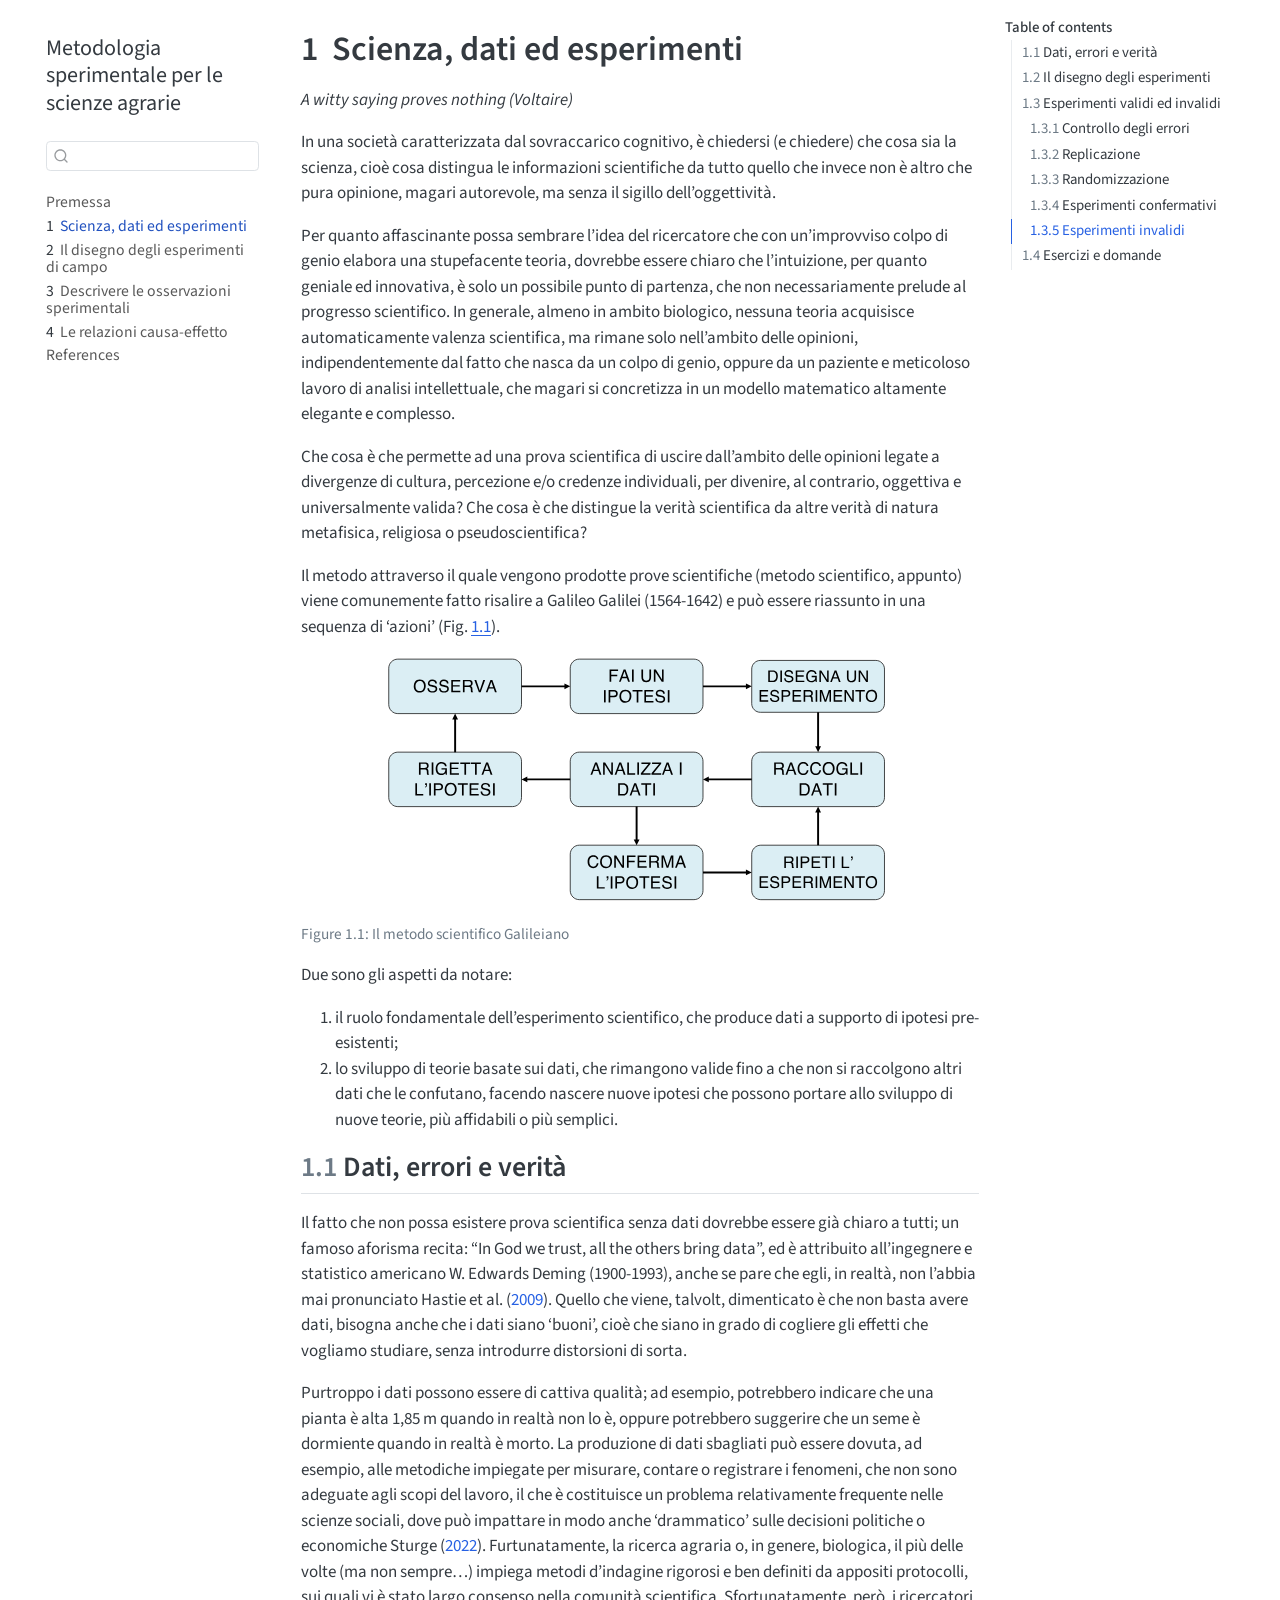
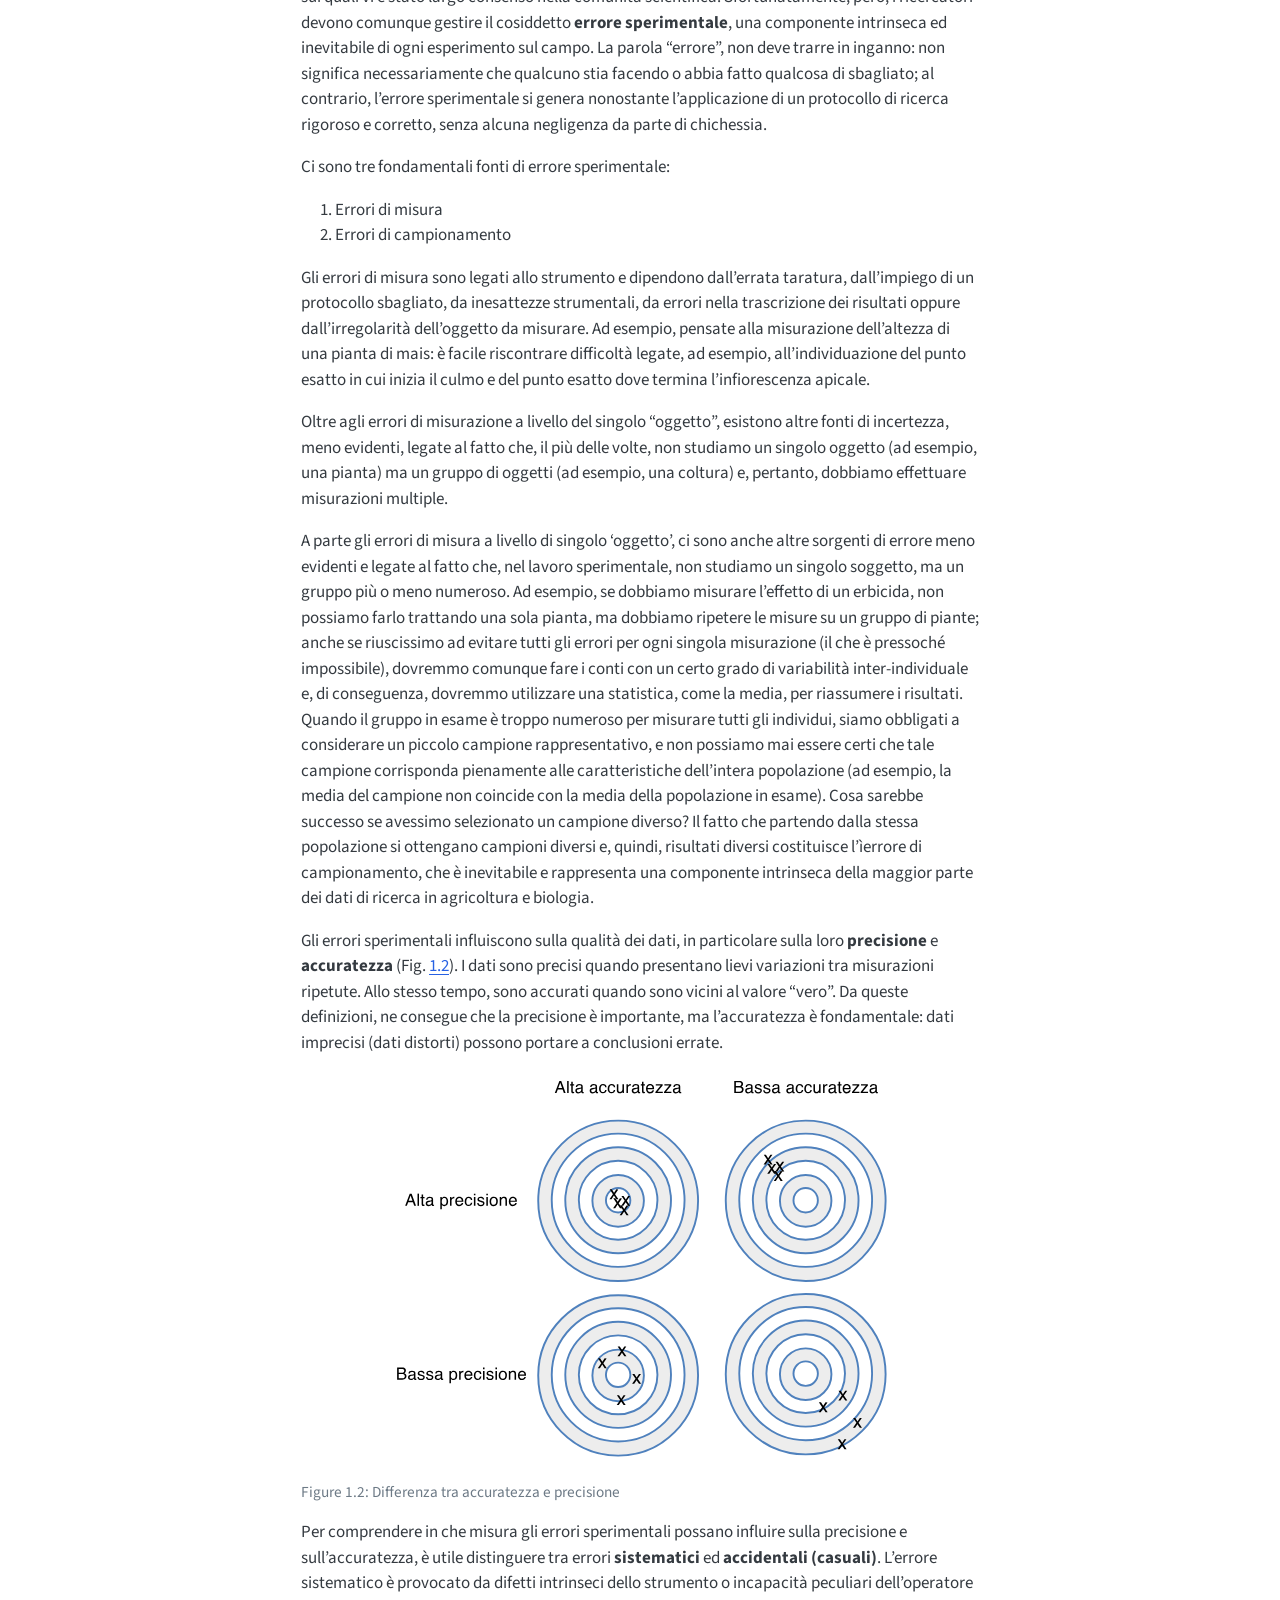
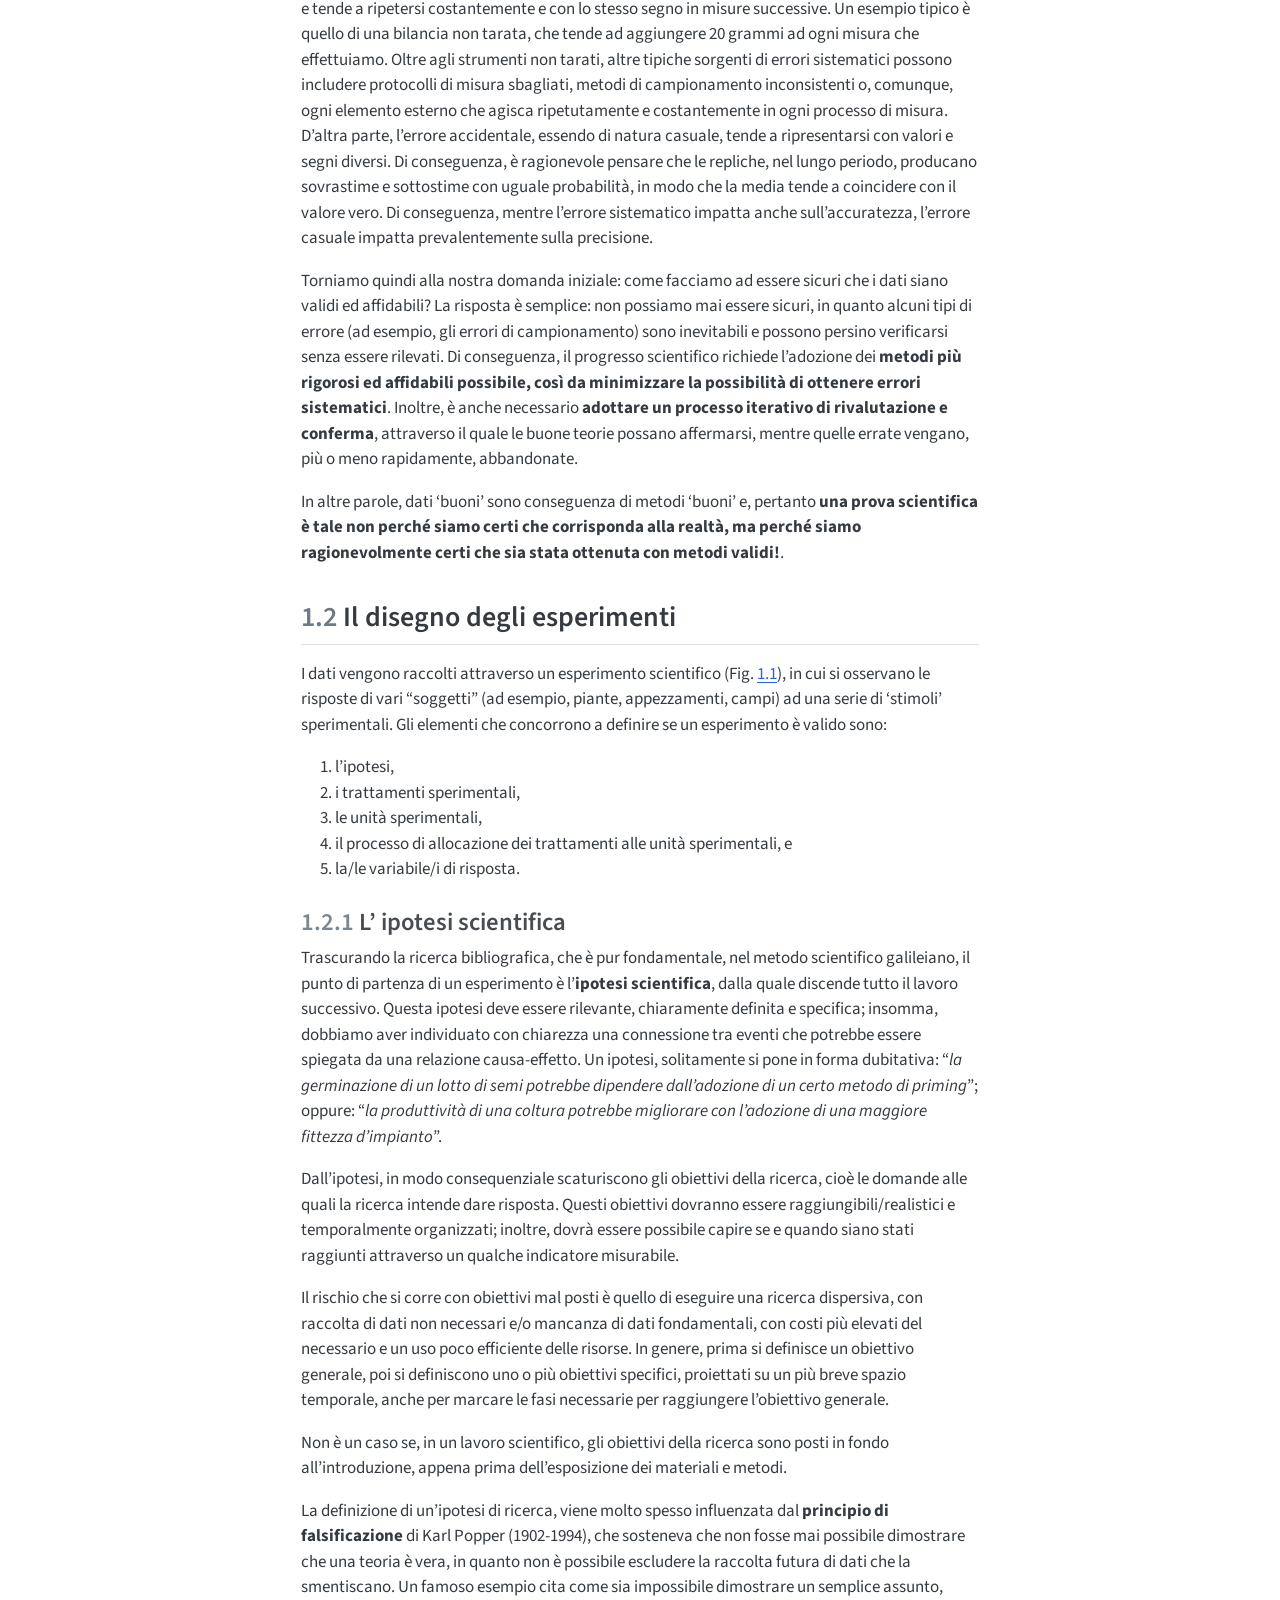
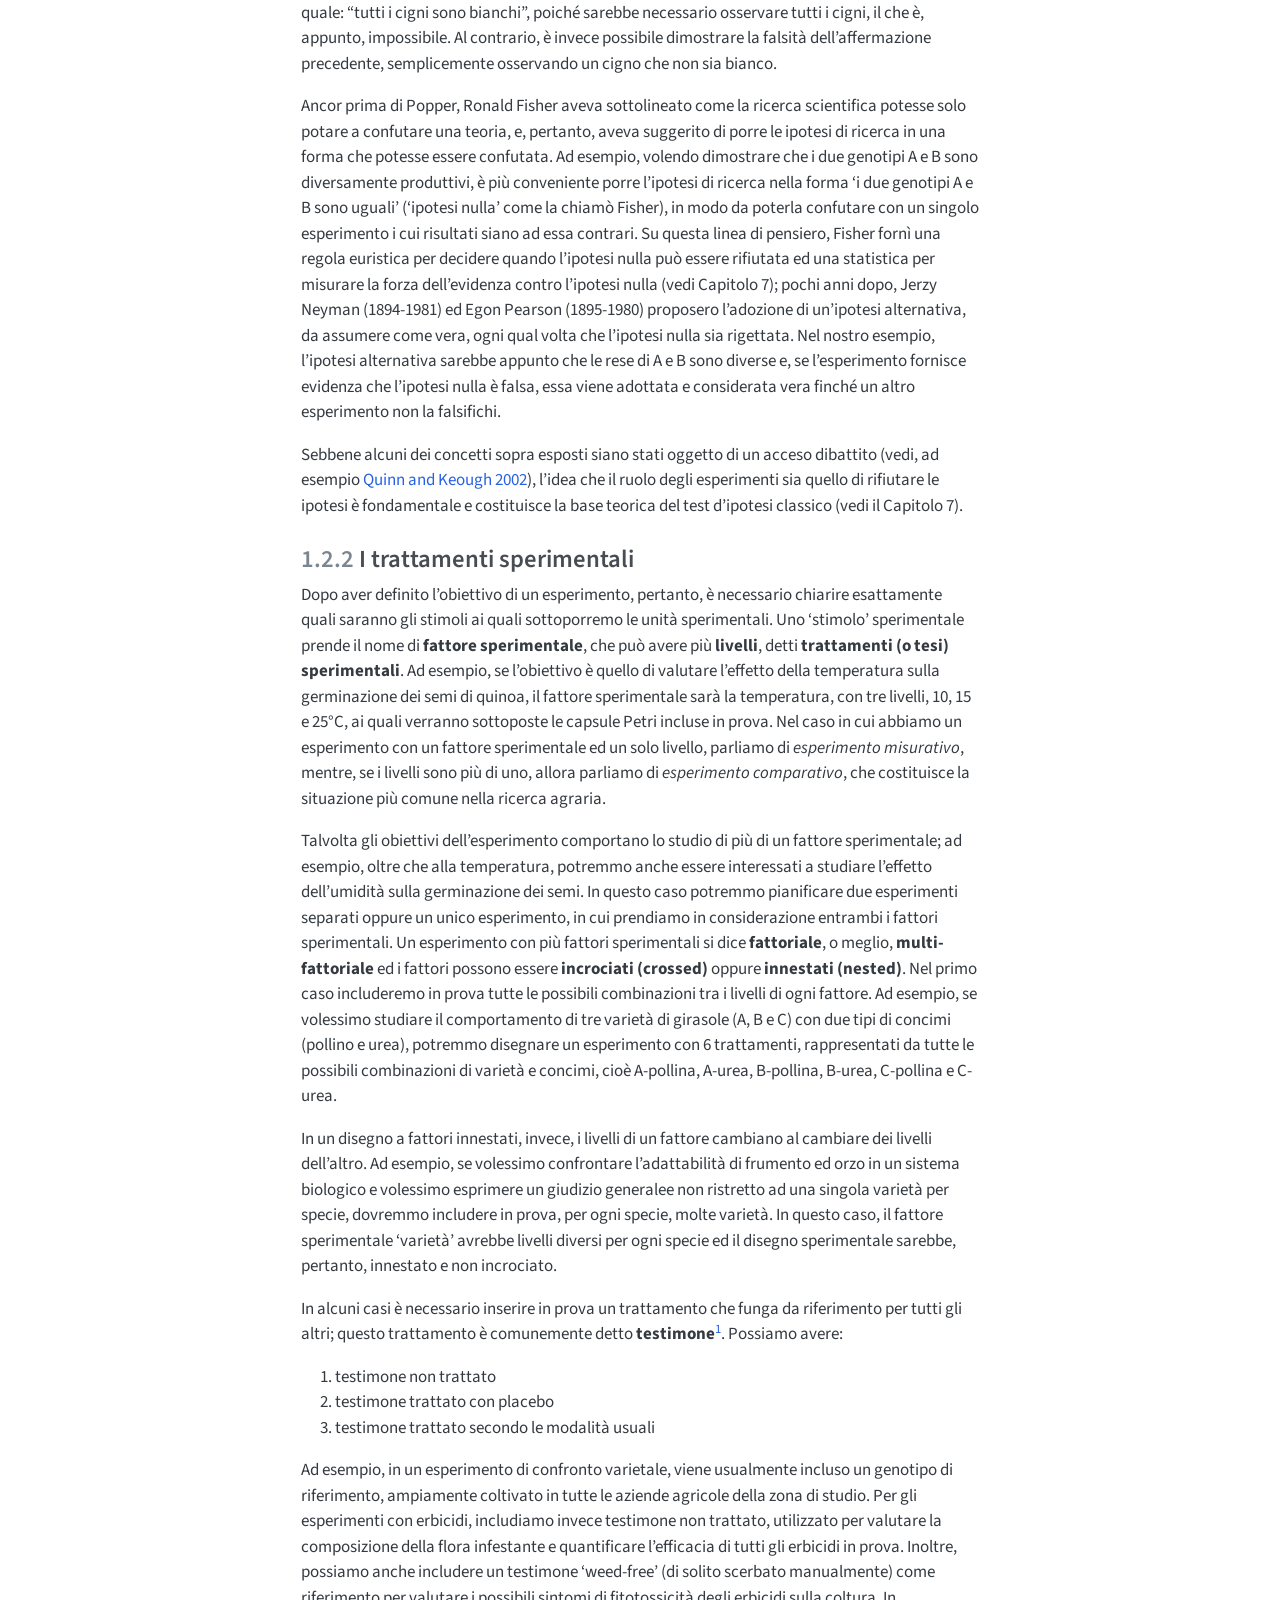
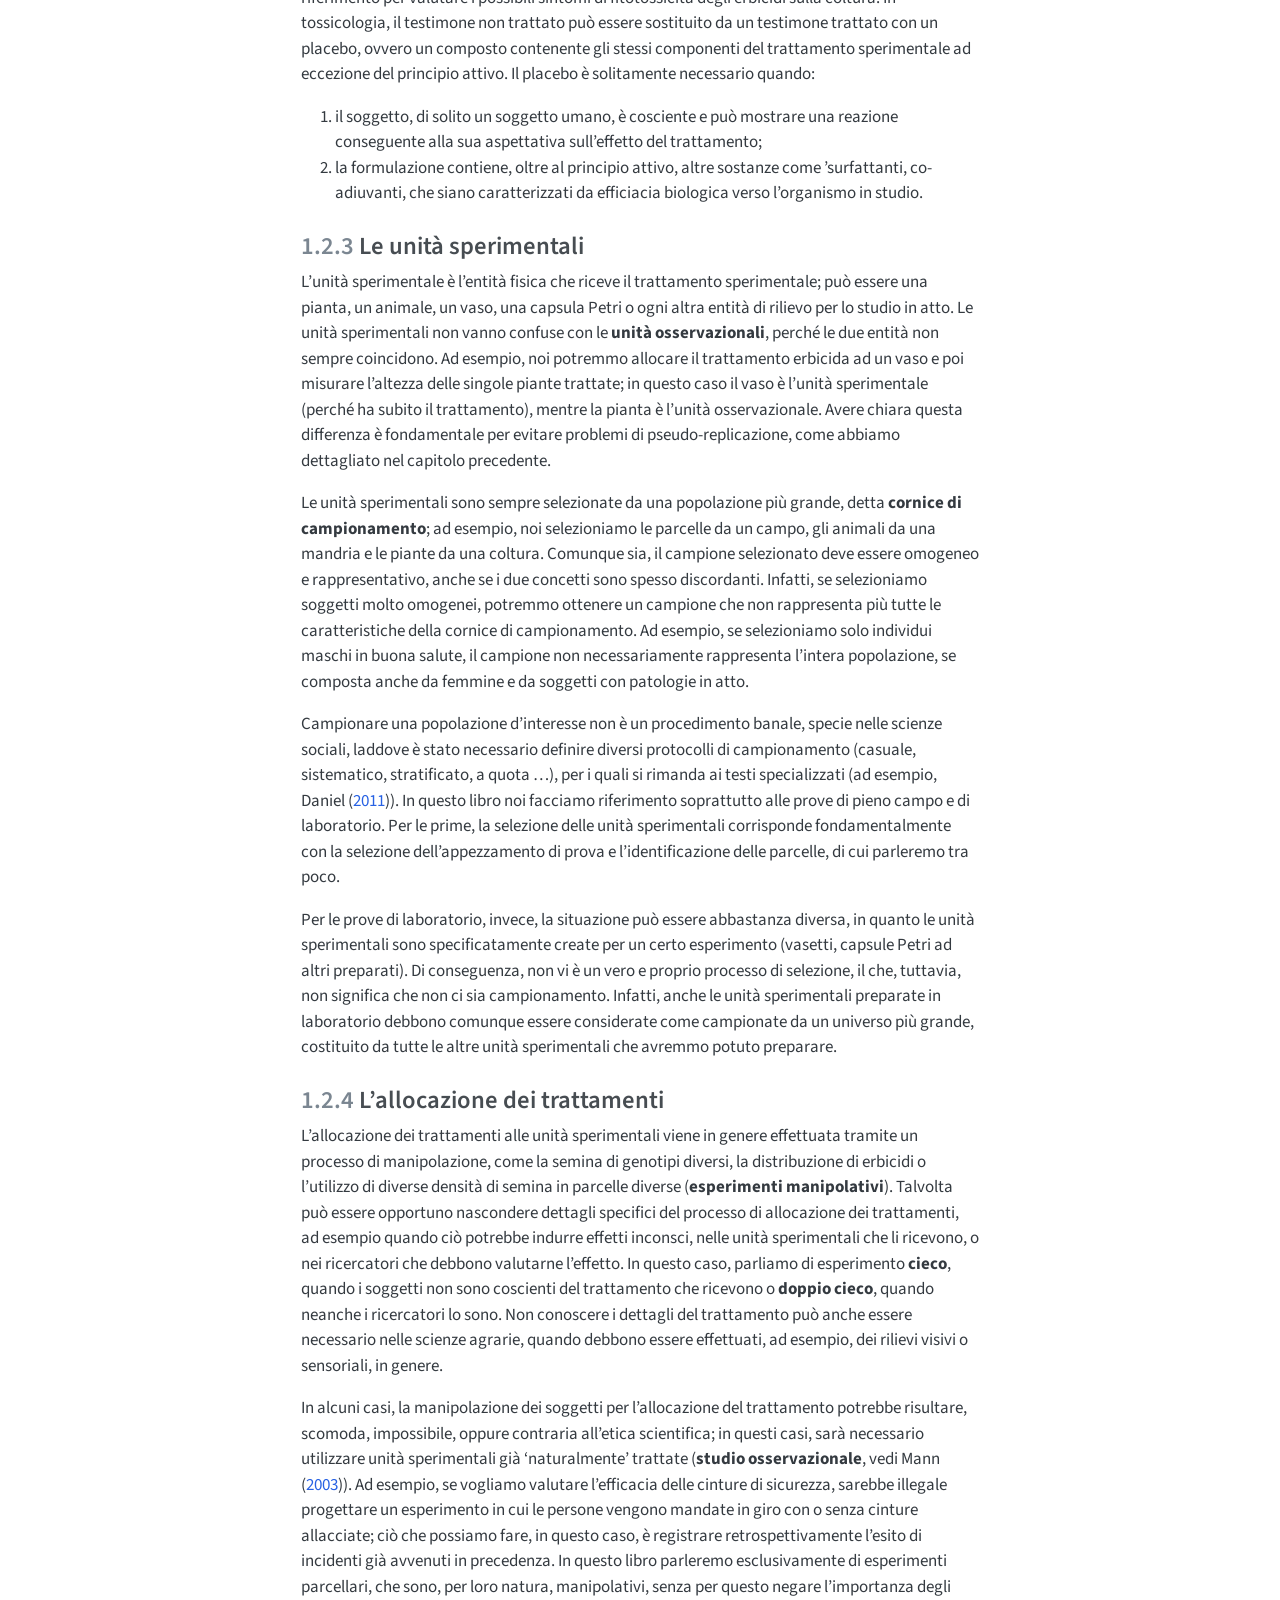
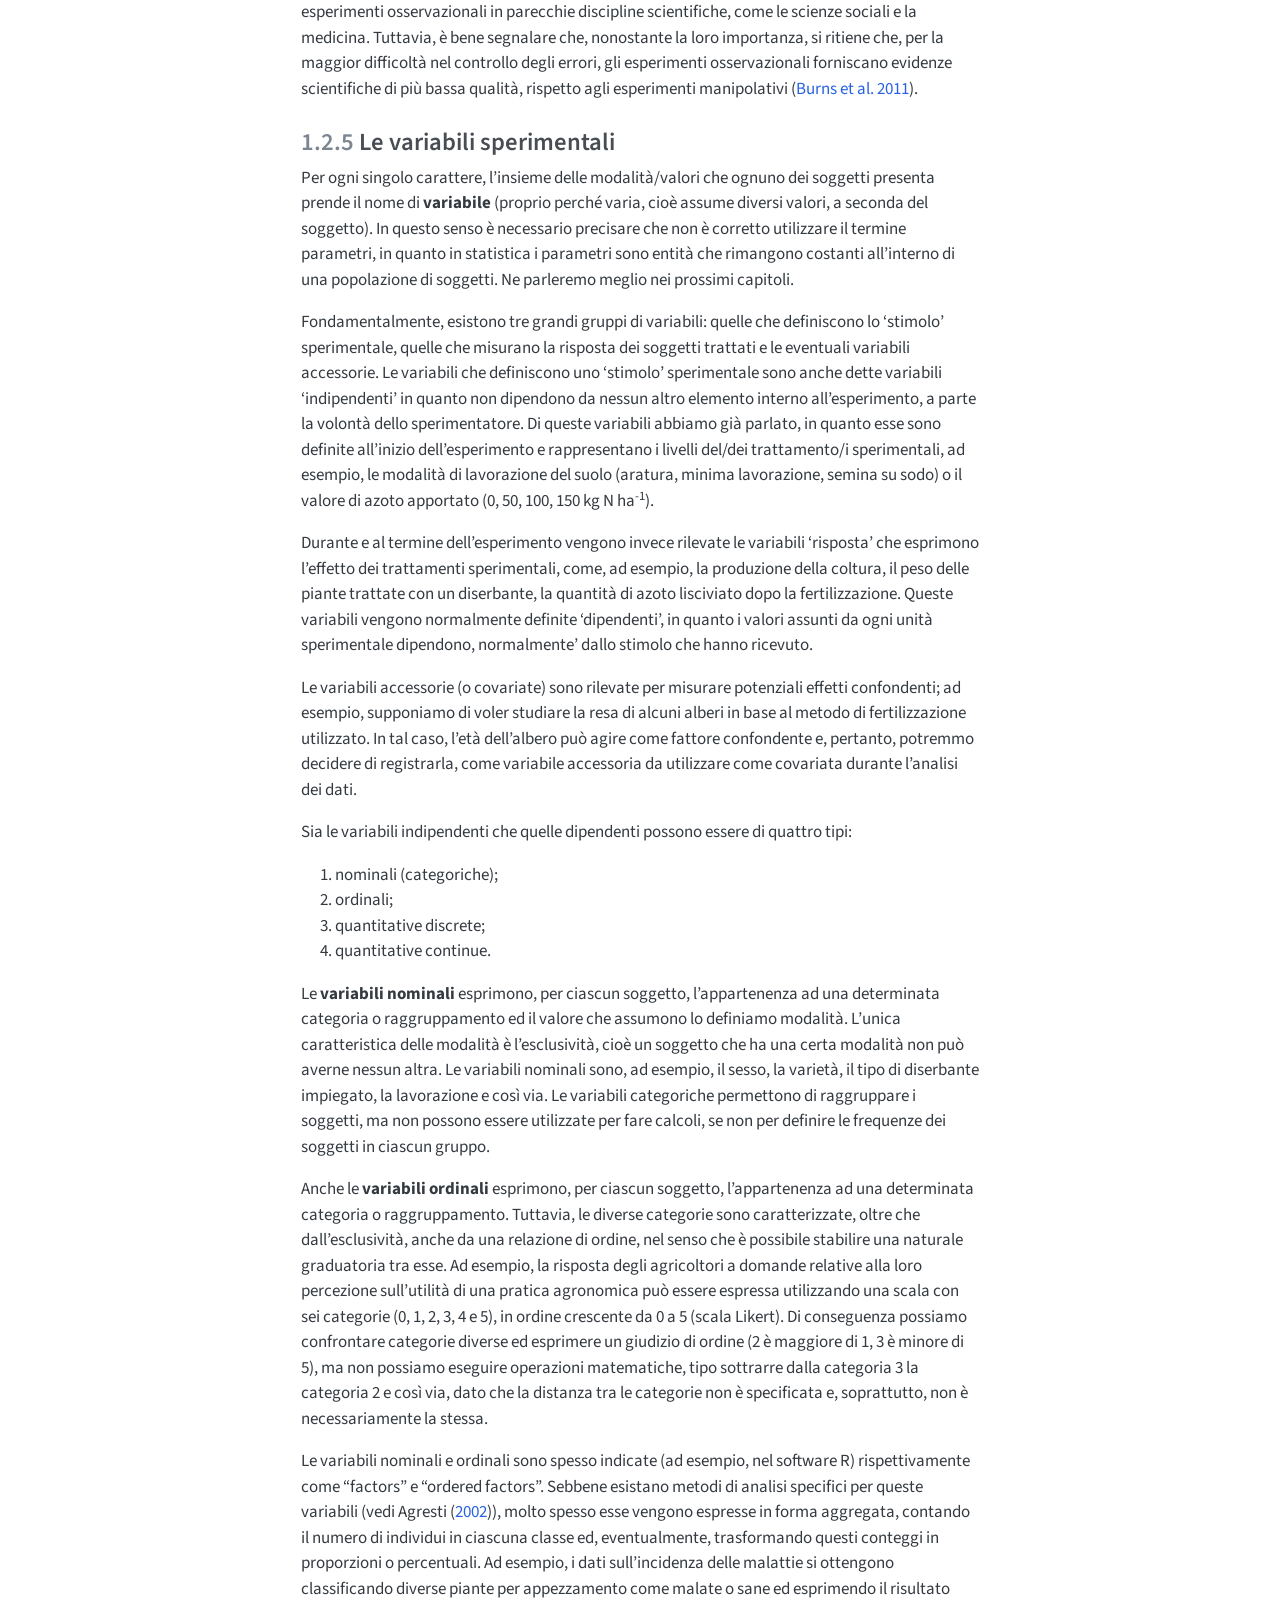
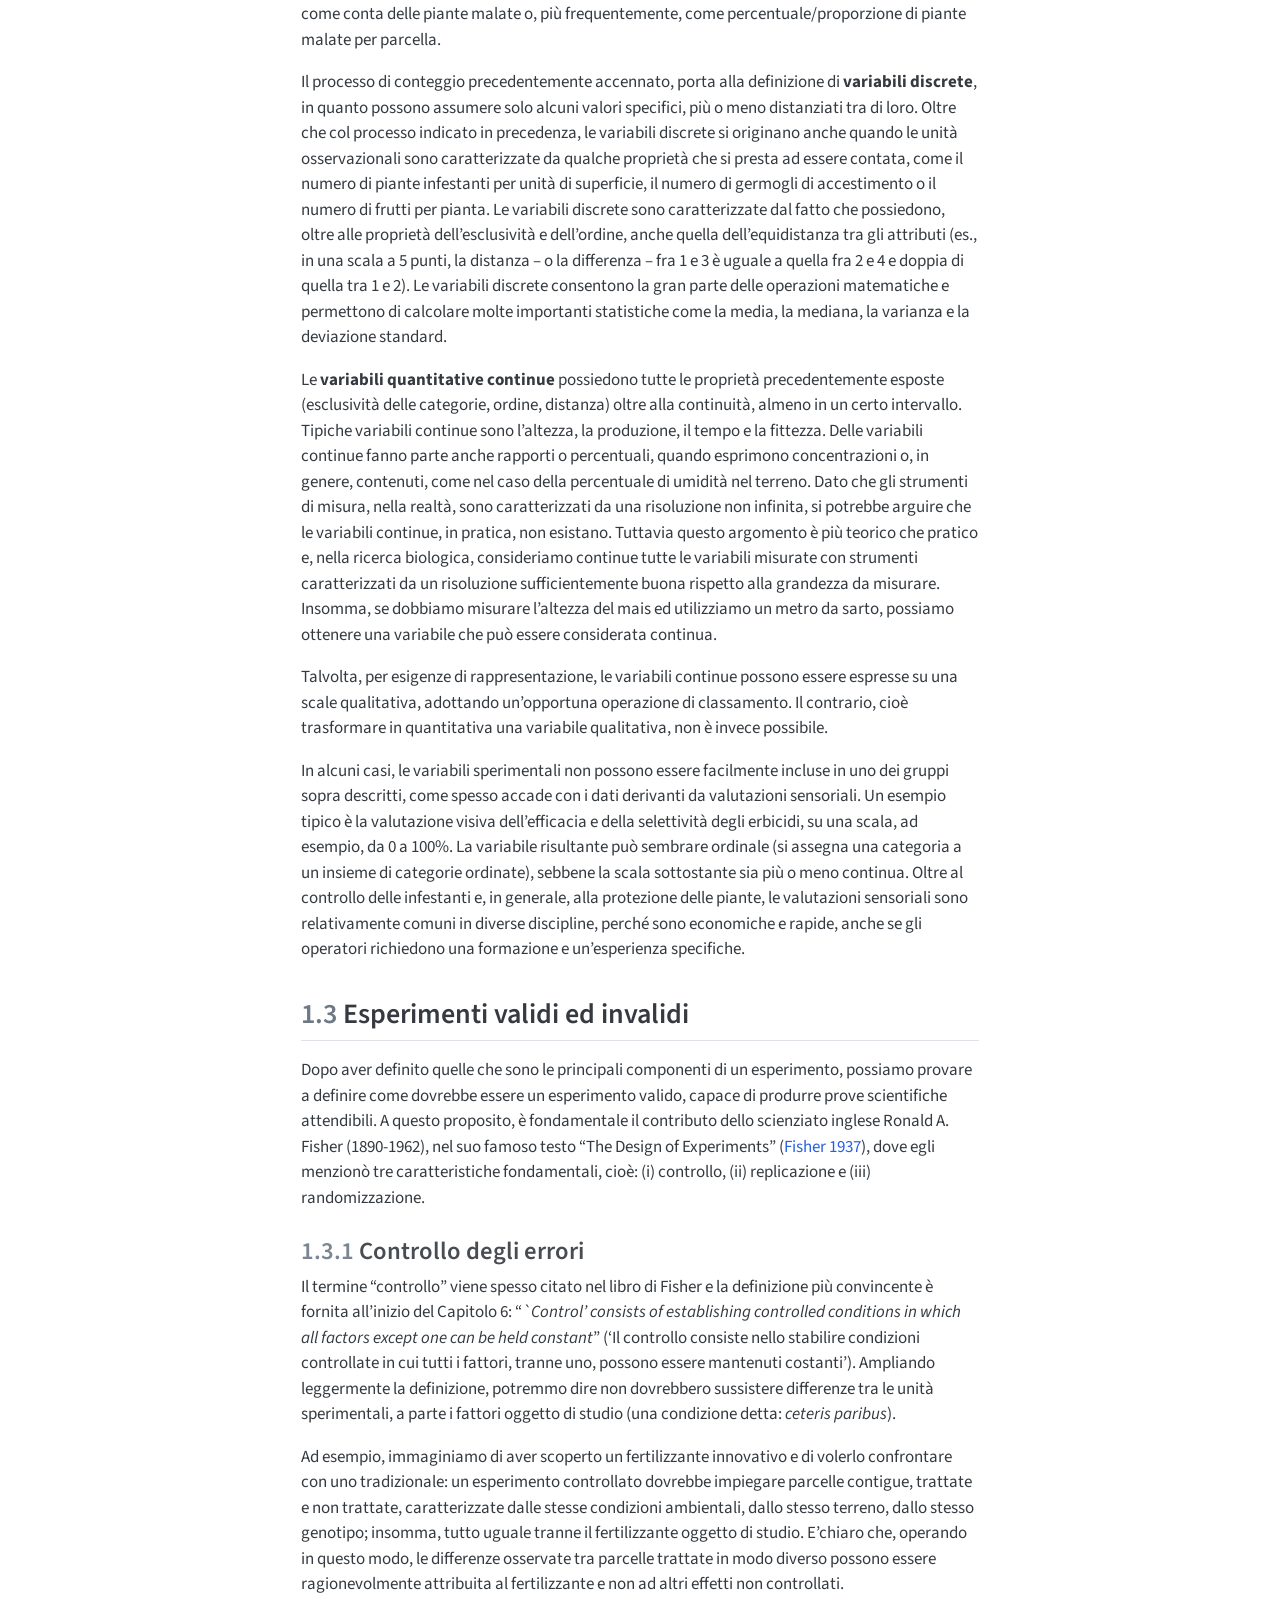
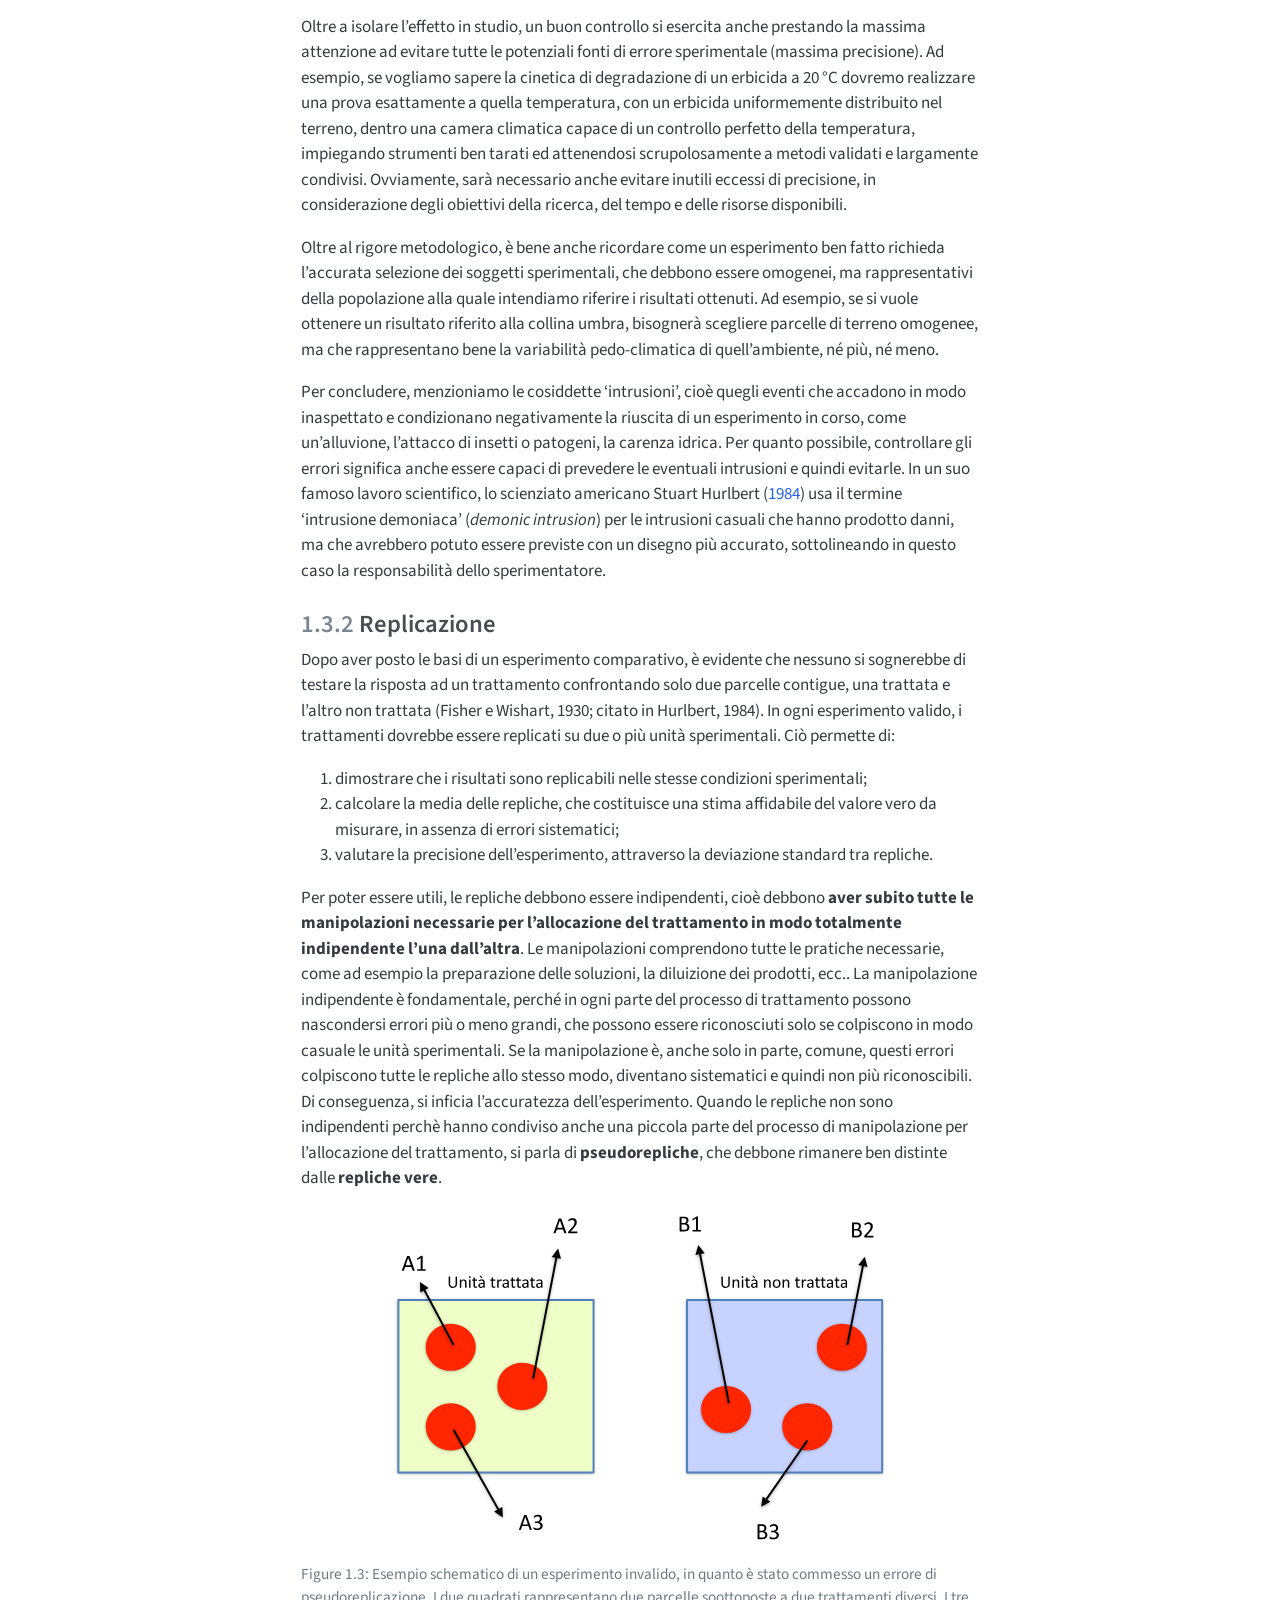
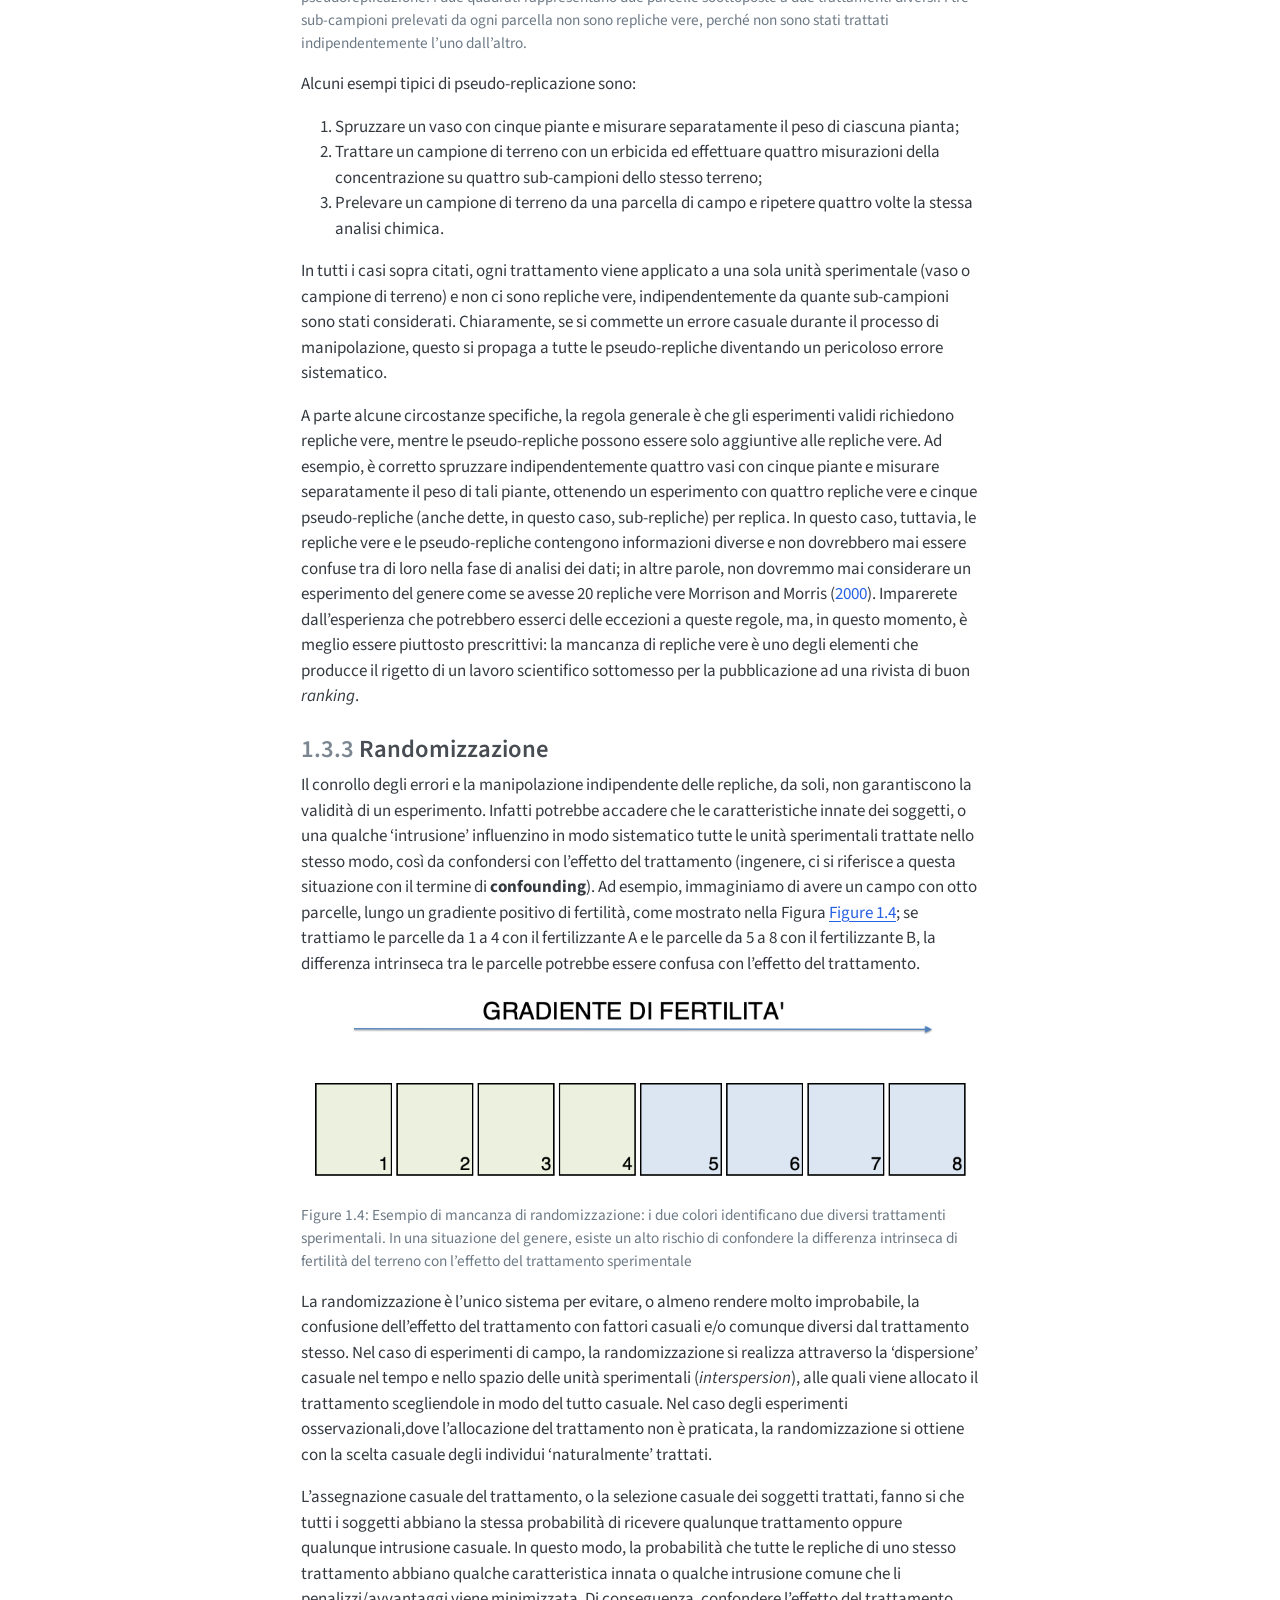
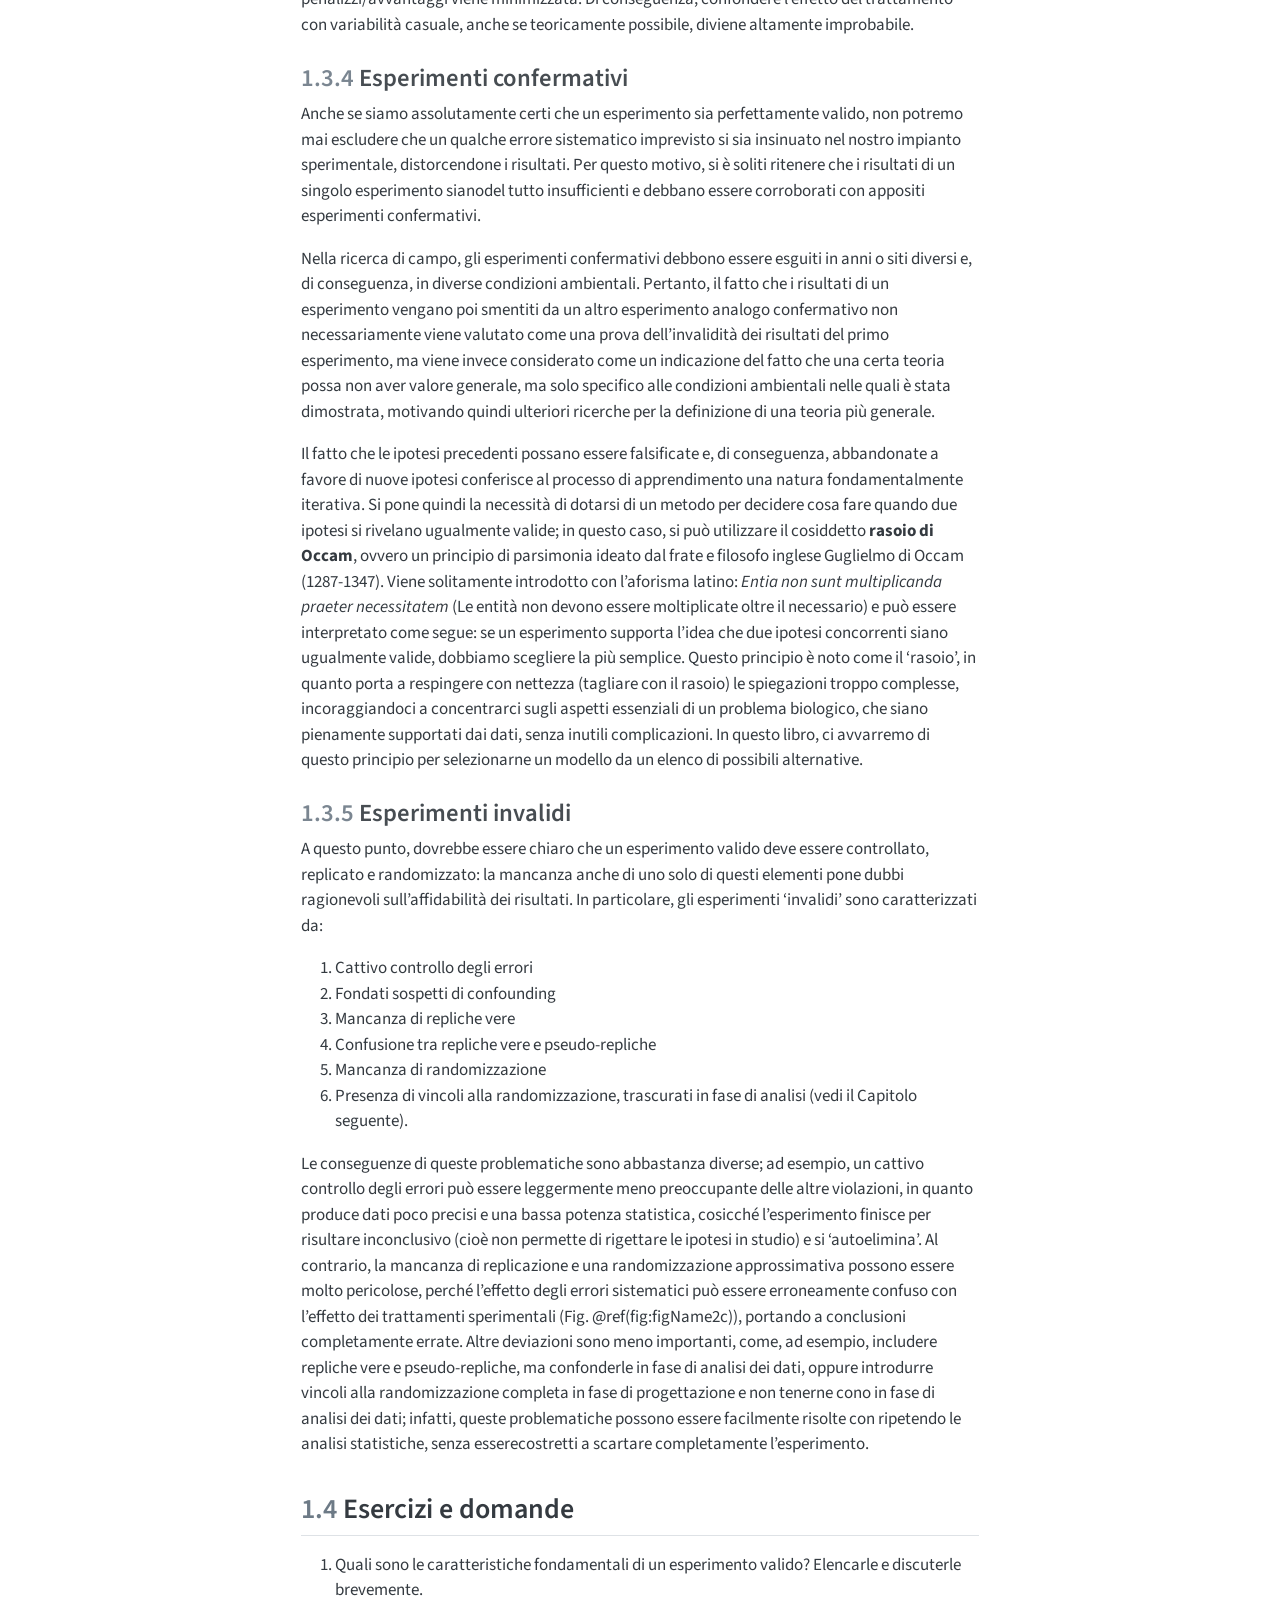
==== _book/01-introBiometria.html @ 21e34b5a "Added Chapter 5" ====
<!DOCTYPE html>
<html xmlns="http://www.w3.org/1999/xhtml" lang="en" xml:lang="en"><head>

<meta charset="utf-8">
<meta name="generator" content="quarto-1.9.36">

<meta name="viewport" content="width=device-width, initial-scale=1.0, user-scalable=yes">


<title>1&nbsp; Scienza, dati ed esperimenti – Metodologia sperimentale per le scienze agrarie</title>
<style>
/* Default styles provided by pandoc.
** See https://pandoc.org/MANUAL.html#variables-for-html for config info.
*/
code{white-space: pre-wrap;}
span.smallcaps{font-variant: small-caps;}
div.columns{display: flex; gap: min(4vw, 1.5em);}
div.column{flex: auto; overflow-x: auto;}
div.hanging-indent{margin-left: 1.5em; text-indent: -1.5em;}
ul.task-list{list-style: none;}
ul.task-list li input[type="checkbox"] {
  width: 0.8em;
  margin: 0 0.8em 0.2em -1em; /* quarto-specific, see https://github.com/quarto-dev/quarto-cli/issues/4556 */ 
  vertical-align: middle;
}
/* CSS for citations */
div.csl-bib-body { }
div.csl-entry {
  clear: both;
  margin-bottom: 0em;
}
.hanging-indent div.csl-entry {
  margin-left:2em;
  text-indent:-2em;
}
div.csl-left-margin {
  min-width:2em;
  float:left;
}
div.csl-right-inline {
  margin-left:2em;
  padding-left:1em;
}
div.csl-indent {
  margin-left: 2em;
}</style>


<script src="site_libs/quarto-nav/quarto-nav.js"></script>
<script src="site_libs/quarto-nav/headroom.min.js"></script>
<script src="site_libs/clipboard/clipboard.min.js"></script>
<script src="site_libs/quarto-search/autocomplete.umd.js"></script>
<script src="site_libs/quarto-search/fuse.min.js"></script>
<script src="site_libs/quarto-search/quarto-search.js"></script>
<meta name="quarto:offset" content="./">
<link href="./02-ProgettoRicerca.html" rel="next">
<link href="./index.html" rel="prev">
<script src="site_libs/quarto-html/quarto.js" type="module"></script>
<script src="site_libs/quarto-html/tabsets/tabsets.js" type="module"></script>
<script src="site_libs/quarto-html/popper.min.js"></script>
<script src="site_libs/quarto-html/tippy.umd.min.js"></script>
<script src="site_libs/quarto-html/anchor.min.js"></script>
<link href="site_libs/quarto-html/tippy.css" rel="stylesheet">
<link href="site_libs/quarto-html/quarto-syntax-highlighting-845c23b38eaddc0f92fda52bfe77a8c8.css" rel="stylesheet" id="quarto-text-highlighting-styles">
<script src="site_libs/bootstrap/bootstrap.min.js"></script>
<link href="site_libs/bootstrap/bootstrap-icons.css" rel="stylesheet">
<link href="site_libs/bootstrap/bootstrap-3220129d1b0bfa0f6b9dc9ac11d00f8b.min.css" rel="stylesheet" append-hash="true" id="quarto-bootstrap" data-mode="light">
<script id="quarto-search-options" type="application/json">{
  "location": "sidebar",
  "copy-button": false,
  "collapse-after": 3,
  "panel-placement": "start",
  "type": "textbox",
  "limit": 50,
  "keyboard-shortcut": [
    "f",
    "/",
    "s"
  ],
  "show-item-context": false,
  "language": {
    "search-no-results-text": "No results",
    "search-matching-documents-text": "matching documents",
    "search-copy-link-title": "Copy link to search",
    "search-hide-matches-text": "Hide additional matches",
    "search-more-match-text": "more match in this document",
    "search-more-matches-text": "more matches in this document",
    "search-clear-button-title": "Clear",
    "search-text-placeholder": "",
    "search-detached-cancel-button-title": "Cancel",
    "search-submit-button-title": "Submit",
    "search-label": "Search"
  }
}</script>


</head>

<body class="nav-sidebar floating quarto-light">

<div id="quarto-search-results"></div>
  <header id="quarto-header" class="headroom fixed-top">
  <nav class="quarto-secondary-nav">
    <div class="container-fluid d-flex">
      <button type="button" class="quarto-btn-toggle btn" data-bs-toggle="collapse" role="button" data-bs-target=".quarto-sidebar-collapse-item" aria-controls="quarto-sidebar" aria-expanded="false" aria-label="Toggle sidebar navigation" onclick="if (window.quartoToggleHeadroom) { window.quartoToggleHeadroom(); }">
        <i class="bi bi-layout-text-sidebar-reverse"></i>
      </button>
        <nav class="quarto-page-breadcrumbs" aria-label="breadcrumb"><ol class="breadcrumb"><li class="breadcrumb-item"><a href="./01-introBiometria.html"><span class="chapter-number">1</span>&nbsp; <span class="chapter-title">Scienza, dati ed esperimenti</span></a></li></ol></nav>
        <a class="flex-grow-1" role="navigation" data-bs-toggle="collapse" data-bs-target=".quarto-sidebar-collapse-item" aria-controls="quarto-sidebar" aria-expanded="false" aria-label="Toggle sidebar navigation" onclick="if (window.quartoToggleHeadroom) { window.quartoToggleHeadroom(); }">      
        </a>
      <button type="button" class="btn quarto-search-button" aria-label="Search" onclick="window.quartoOpenSearch();">
        <i class="bi bi-search"></i>
      </button>
    </div>
  </nav>
</header>
<!-- content -->
<div id="quarto-content" class="quarto-container page-columns page-rows-contents page-layout-article">
<!-- sidebar -->
  <nav id="quarto-sidebar" class="sidebar collapse collapse-horizontal quarto-sidebar-collapse-item sidebar-navigation floating overflow-auto">
    <div class="pt-lg-2 mt-2 text-left sidebar-header">
    <div class="sidebar-title mb-0 py-0">
      <a href="./">Metodologia sperimentale per le scienze agrarie</a> 
    </div>
      </div>
        <div class="mt-2 flex-shrink-0 align-items-center">
        <div class="sidebar-search">
        <div id="quarto-search" class="" title="Search"></div>
        </div>
        </div>
    <div class="sidebar-menu-container"> 
    <ul class="list-unstyled mt-1">
        <li class="sidebar-item">
  <div class="sidebar-item-container"> 
  <a href="./index.html" class="sidebar-item-text sidebar-link">
 <span class="menu-text">Premessa</span></a>
  </div>
</li>
        <li class="sidebar-item">
  <div class="sidebar-item-container"> 
  <a href="./01-introBiometria.html" class="sidebar-item-text sidebar-link active">
 <span class="menu-text"><span class="chapter-number">1</span>&nbsp; <span class="chapter-title">Scienza, dati ed esperimenti</span></span></a>
  </div>
</li>
        <li class="sidebar-item">
  <div class="sidebar-item-container"> 
  <a href="./02-ProgettoRicerca.html" class="sidebar-item-text sidebar-link">
 <span class="menu-text"><span class="chapter-number">2</span>&nbsp; <span class="chapter-title">Il disegno degli esperimenti di campo</span></span></a>
  </div>
</li>
        <li class="sidebar-item">
  <div class="sidebar-item-container"> 
  <a href="./03-StatisticaDescrittiva.html" class="sidebar-item-text sidebar-link">
 <span class="menu-text"><span class="chapter-number">3</span>&nbsp; <span class="chapter-title">Descrivere le osservazioni sperimentali</span></span></a>
  </div>
</li>
        <li class="sidebar-item">
  <div class="sidebar-item-container"> 
  <a href="./04-CausaEffetto.html" class="sidebar-item-text sidebar-link">
 <span class="menu-text"><span class="chapter-number">4</span>&nbsp; <span class="chapter-title">Le relazioni causa-effetto</span></span></a>
  </div>
</li>
        <li class="sidebar-item">
  <div class="sidebar-item-container"> 
  <a href="./references.html" class="sidebar-item-text sidebar-link">
 <span class="menu-text">References</span></a>
  </div>
</li>
    </ul>
    </div>
</nav>
<div id="quarto-sidebar-glass" class="quarto-sidebar-collapse-item" data-bs-toggle="collapse" data-bs-target=".quarto-sidebar-collapse-item"></div>
<!-- margin-sidebar -->
    <div id="quarto-margin-sidebar" class="sidebar margin-sidebar">
        <nav id="TOC" role="doc-toc" class="toc-active">
    <h2 id="toc-title">Table of contents</h2>
   
  <ul>
  <li><a href="#dati-errori-e-verità" id="toc-dati-errori-e-verità" class="nav-link active" data-scroll-target="#dati-errori-e-verità"><span class="header-section-number">1.1</span> Dati, errori e verità</a></li>
  <li><a href="#il-disegno-degli-esperimenti" id="toc-il-disegno-degli-esperimenti" class="nav-link" data-scroll-target="#il-disegno-degli-esperimenti"><span class="header-section-number">1.2</span> Il disegno degli esperimenti</a>
  <ul class="collapse">
  <li><a href="#l-ipotesi-scientifica" id="toc-l-ipotesi-scientifica" class="nav-link" data-scroll-target="#l-ipotesi-scientifica"><span class="header-section-number">1.2.1</span> L’ ipotesi scientifica</a></li>
  <li><a href="#i-trattamenti-sperimentali" id="toc-i-trattamenti-sperimentali" class="nav-link" data-scroll-target="#i-trattamenti-sperimentali"><span class="header-section-number">1.2.2</span> I trattamenti sperimentali</a></li>
  <li><a href="#le-unità-sperimentali" id="toc-le-unità-sperimentali" class="nav-link" data-scroll-target="#le-unità-sperimentali"><span class="header-section-number">1.2.3</span> Le unità sperimentali</a></li>
  <li><a href="#lallocazione-dei-trattamenti" id="toc-lallocazione-dei-trattamenti" class="nav-link" data-scroll-target="#lallocazione-dei-trattamenti"><span class="header-section-number">1.2.4</span> L’allocazione dei trattamenti</a></li>
  <li><a href="#le-variabili-sperimentali" id="toc-le-variabili-sperimentali" class="nav-link" data-scroll-target="#le-variabili-sperimentali"><span class="header-section-number">1.2.5</span> Le variabili sperimentali</a></li>
  </ul></li>
  <li><a href="#esperimenti-validi-ed-invalidi" id="toc-esperimenti-validi-ed-invalidi" class="nav-link" data-scroll-target="#esperimenti-validi-ed-invalidi"><span class="header-section-number">1.3</span> Esperimenti validi ed invalidi</a>
  <ul class="collapse">
  <li><a href="#controllo-degli-errori" id="toc-controllo-degli-errori" class="nav-link" data-scroll-target="#controllo-degli-errori"><span class="header-section-number">1.3.1</span> Controllo degli errori</a></li>
  <li><a href="#replicazione" id="toc-replicazione" class="nav-link" data-scroll-target="#replicazione"><span class="header-section-number">1.3.2</span> Replicazione</a></li>
  <li><a href="#randomizzazione" id="toc-randomizzazione" class="nav-link" data-scroll-target="#randomizzazione"><span class="header-section-number">1.3.3</span> Randomizzazione</a></li>
  <li><a href="#esperimenti-confermativi" id="toc-esperimenti-confermativi" class="nav-link" data-scroll-target="#esperimenti-confermativi"><span class="header-section-number">1.3.4</span> Esperimenti confermativi</a></li>
  <li><a href="#esperimenti-invalidi" id="toc-esperimenti-invalidi" class="nav-link" data-scroll-target="#esperimenti-invalidi"><span class="header-section-number">1.3.5</span> Esperimenti invalidi</a></li>
  </ul></li>
  <li><a href="#esercizi-e-domande" id="toc-esercizi-e-domande" class="nav-link" data-scroll-target="#esercizi-e-domande"><span class="header-section-number">1.4</span> Esercizi e domande</a></li>
  </ul>
</nav>
    </div>
<!-- main -->
<main class="content" id="quarto-document-content">

<header id="title-block-header" class="quarto-title-block default">
<div class="quarto-title">
<h1 class="title"><span class="chapter-number">1</span>&nbsp; <span class="chapter-title">Scienza, dati ed esperimenti</span></h1>
</div>



<div class="quarto-title-meta">

    
  
    
  </div>
  


</header>


<p><em>A witty saying proves nothing (Voltaire)</em></p>
<p>In una società caratterizzata dal sovraccarico cognitivo, è chiedersi (e chiedere) che cosa sia la scienza, cioè cosa distingua le informazioni scientifiche da tutto quello che invece non è altro che pura opinione, magari autorevole, ma senza il sigillo dell’oggettività.</p>
<p>Per quanto affascinante possa sembrare l’idea del ricercatore che con un’improvviso colpo di genio elabora una stupefacente teoria, dovrebbe essere chiaro che l’intuizione, per quanto geniale ed innovativa, è solo un possibile punto di partenza, che non necessariamente prelude al progresso scientifico. In generale, almeno in ambito biologico, nessuna teoria acquisisce automaticamente valenza scientifica, ma rimane solo nell’ambito delle opinioni, indipendentemente dal fatto che nasca da un colpo di genio, oppure da un paziente e meticoloso lavoro di analisi intellettuale, che magari si concretizza in un modello matematico altamente elegante e complesso.</p>
<p>Che cosa è che permette ad una prova scientifica di uscire dall’ambito delle opinioni legate a divergenze di cultura, percezione e/o credenze individuali, per divenire, al contrario, oggettiva e universalmente valida? Che cosa è che distingue la verità scientifica da altre verità di natura metafisica, religiosa o pseudoscientifica?</p>
<p>Il metodo attraverso il quale vengono prodotte prove scientifiche (metodo scientifico, appunto) viene comunemente fatto risalire a Galileo Galilei (1564-1642) e può essere riassunto in una sequenza di ‘azioni’ (Fig. <a href="#fig-figName11" class="quarto-xref"><span>1.1</span></a>).</p>
<div class="cell" data-layout-align="center">
<div class="cell-output-display">
<div id="fig-figName11" class="quarto-float quarto-figure quarto-figure-center anchored" data-fig-align="center">
<figure class="quarto-float quarto-float-fig figure">
<div aria-describedby="fig-figName11-caption-0ceaefa1-69ba-4598-a22c-09a6ac19f8ca">
<img src="_images/MSAMap_ita.svg" class="img-fluid quarto-figure quarto-figure-center figure-img" style="width:75.0%">
</div>
<figcaption class="quarto-float-caption-bottom quarto-float-caption quarto-float-fig" id="fig-figName11-caption-0ceaefa1-69ba-4598-a22c-09a6ac19f8ca">
Figure&nbsp;1.1: Il metodo scientifico Galileiano
</figcaption>
</figure>
</div>
</div>
</div>
<p>Due sono gli aspetti da notare:</p>
<ol type="1">
<li>il ruolo fondamentale dell’esperimento scientifico, che produce dati a supporto di ipotesi pre-esistenti;</li>
<li>lo sviluppo di teorie basate sui dati, che rimangono valide fino a che non si raccolgono altri dati che le confutano, facendo nascere nuove ipotesi che possono portare allo sviluppo di nuove teorie, più affidabili o più semplici.</li>
</ol>
<section id="dati-errori-e-verità" class="level2" data-number="1.1">
<h2 data-number="1.1" class="anchored" data-anchor-id="dati-errori-e-verità"><span class="header-section-number">1.1</span> Dati, errori e verità</h2>
<p>Il fatto che non possa esistere prova scientifica senza dati dovrebbe essere già chiaro a tutti; un famoso aforisma recita: “In God we trust, all the others bring data”, ed è attribuito all’ingegnere e statistico americano W. Edwards Deming (1900-1993), anche se pare che egli, in realtà, non l’abbia mai pronunciato <span class="citation" data-cites="hastie_2009">Hastie et al. (<a href="references.html#ref-hastie_2009" role="doc-biblioref">2009</a>)</span>. Quello che viene, talvolt, dimenticato è che non basta avere dati, bisogna anche che i dati siano ‘buoni’, cioè che siano in grado di cogliere gli effetti che vogliamo studiare, senza introdurre distorsioni di sorta.</p>
<p>Purtroppo i dati possono essere di cattiva qualità; ad esempio, potrebbero indicare che una pianta è alta 1,85 m quando in realtà non lo è, oppure potrebbero suggerire che un seme è dormiente quando in realtà è morto. La produzione di dati sbagliati può essere dovuta, ad esempio, alle metodiche impiegate per misurare, contare o registrare i fenomeni, che non sono adeguate agli scopi del lavoro, il che è costituisce un problema relativamente frequente nelle scienze sociali, dove può impattare in modo anche ‘drammatico’ sulle decisioni politiche o economiche <span class="citation" data-cites="sturge_2022">Sturge (<a href="references.html#ref-sturge_2022" role="doc-biblioref">2022</a>)</span>. Furtunatamente, la ricerca agraria o, in genere, biologica, il più delle volte (ma non sempre…) impiega metodi d’indagine rigorosi e ben definiti da appositi protocolli, sui quali vi è stato largo consenso nella comunità scientifica. Sfortunatamente, però, i ricercatori devono comunque gestire il cosiddetto <strong>errore sperimentale</strong>, una componente intrinseca ed inevitabile di ogni esperimento sul campo. La parola “errore”, non deve trarre in inganno: non significa necessariamente che qualcuno stia facendo o abbia fatto qualcosa di sbagliato; al contrario, l’errore sperimentale si genera nonostante l’applicazione di un protocollo di ricerca rigoroso e corretto, senza alcuna negligenza da parte di chichessia.</p>
<p>Ci sono tre fondamentali fonti di errore sperimentale:</p>
<ol type="1">
<li>Errori di misura</li>
<li>Errori di campionamento</li>
</ol>
<p>Gli errori di misura sono legati allo strumento e dipendono dall’errata taratura, dall’impiego di un protocollo sbagliato, da inesattezze strumentali, da errori nella trascrizione dei risultati oppure dall’irregolarità dell’oggetto da misurare. Ad esempio, pensate alla misurazione dell’altezza di una pianta di mais: è facile riscontrare difficoltà legate, ad esempio, all’individuazione del punto esatto in cui inizia il culmo e del punto esatto dove termina l’infiorescenza apicale.</p>
<p>Oltre agli errori di misurazione a livello del singolo “oggetto”, esistono altre fonti di incertezza, meno evidenti, legate al fatto che, il più delle volte, non studiamo un singolo oggetto (ad esempio, una pianta) ma un gruppo di oggetti (ad esempio, una coltura) e, pertanto, dobbiamo effettuare misurazioni multiple.</p>
<p>A parte gli errori di misura a livello di singolo ‘oggetto’, ci sono anche altre sorgenti di errore meno evidenti e legate al fatto che, nel lavoro sperimentale, non studiamo un singolo soggetto, ma un gruppo più o meno numeroso. Ad esempio, se dobbiamo misurare l’effetto di un erbicida, non possiamo farlo trattando una sola pianta, ma dobbiamo ripetere le misure su un gruppo di piante; anche se riuscissimo ad evitare tutti gli errori per ogni singola misurazione (il che è pressoché impossibile), dovremmo comunque fare i conti con un certo grado di variabilità inter-individuale e, di conseguenza, dovremmo utilizzare una statistica, come la media, per riassumere i risultati. Quando il gruppo in esame è troppo numeroso per misurare tutti gli individui, siamo obbligati a considerare un piccolo campione rappresentativo, e non possiamo mai essere certi che tale campione corrisponda pienamente alle caratteristiche dell’intera popolazione (ad esempio, la media del campione non coincide con la media della popolazione in esame). Cosa sarebbe successo se avessimo selezionato un campione diverso? Il fatto che partendo dalla stessa popolazione si ottengano campioni diversi e, quindi, risultati diversi costituisce l’ìerrore di campionamento, che è inevitabile e rappresenta una componente intrinseca della maggior parte dei dati di ricerca in agricoltura e biologia.</p>
<p>Gli errori sperimentali influiscono sulla qualità dei dati, in particolare sulla loro <strong>precisione</strong> e <strong>accuratezza</strong> (Fig. <a href="#fig-figName12" class="quarto-xref"><span>1.2</span></a>). I dati sono precisi quando presentano lievi variazioni tra misurazioni ripetute. Allo stesso tempo, sono accurati quando sono vicini al valore “vero”. Da queste definizioni, ne consegue che la precisione è importante, ma l’accuratezza è fondamentale: dati imprecisi (dati distorti) possono portare a conclusioni errate.</p>
<div class="cell" data-layout-align="center">
<div class="cell-output-display">
<div id="fig-figName12" class="quarto-float quarto-figure quarto-figure-center anchored" data-fig-align="center">
<figure class="quarto-float quarto-float-fig figure">
<div aria-describedby="fig-figName12-caption-0ceaefa1-69ba-4598-a22c-09a6ac19f8ca">
<img src="_images/PrecisioneAccuratezza.svg" class="img-fluid quarto-figure quarto-figure-center figure-img" style="width:75.0%">
</div>
<figcaption class="quarto-float-caption-bottom quarto-float-caption quarto-float-fig" id="fig-figName12-caption-0ceaefa1-69ba-4598-a22c-09a6ac19f8ca">
Figure&nbsp;1.2: Differenza tra accuratezza e precisione
</figcaption>
</figure>
</div>
</div>
</div>
<p>Per comprendere in che misura gli errori sperimentali possano influire sulla precisione e sull’accuratezza, è utile distinguere tra errori <strong>sistematici</strong> ed <strong>accidentali (casuali)</strong>. L’errore sistematico è provocato da difetti intrinseci dello strumento o incapacità peculiari dell’operatore e tende a ripetersi costantemente e con lo stesso segno in misure successive. Un esempio tipico è quello di una bilancia non tarata, che tende ad aggiungere 20 grammi ad ogni misura che effettuiamo. Oltre agli strumenti non tarati, altre tipiche sorgenti di errori sistematici possono includere protocolli di misura sbagliati, metodi di campionamento inconsistenti o, comunque, ogni elemento esterno che agisca ripetutamente e costantemente in ogni processo di misura. D’altra parte, l’errore accidentale, essendo di natura casuale, tende a ripresentarsi con valori e segni diversi. Di conseguenza, è ragionevole pensare che le repliche, nel lungo periodo, producano sovrastime e sottostime con uguale probabilità, in modo che la media tende a coincidere con il valore vero. Di conseguenza, mentre l’errore sistematico impatta anche sull’accuratezza, l’errore casuale impatta prevalentemente sulla precisione.</p>
<p>Torniamo quindi alla nostra domanda iniziale: come facciamo ad essere sicuri che i dati siano validi ed affidabili? La risposta è semplice: non possiamo mai essere sicuri, in quanto alcuni tipi di errore (ad esempio, gli errori di campionamento) sono inevitabili e possono persino verificarsi senza essere rilevati. Di conseguenza, il progresso scientifico richiede l’adozione dei <strong>metodi più rigorosi ed affidabili possibile, così da minimizzare la possibilità di ottenere errori sistematici</strong>. Inoltre, è anche necessario <strong>adottare un processo iterativo di rivalutazione e conferma</strong>, attraverso il quale le buone teorie possano affermarsi, mentre quelle errate vengano, più o meno rapidamente, abbandonate.</p>
<p>In altre parole, dati ‘buoni’ sono conseguenza di metodi ‘buoni’ e, pertanto <strong>una prova scientifica è tale non perché siamo certi che corrisponda alla realtà, ma perché siamo ragionevolmente certi che sia stata ottenuta con metodi validi!</strong>.</p>
</section>
<section id="il-disegno-degli-esperimenti" class="level2" data-number="1.2">
<h2 data-number="1.2" class="anchored" data-anchor-id="il-disegno-degli-esperimenti"><span class="header-section-number">1.2</span> Il disegno degli esperimenti</h2>
<p>I dati vengono raccolti attraverso un esperimento scientifico (Fig. <a href="#fig-figName11" class="quarto-xref"><span>1.1</span></a>), in cui si osservano le risposte di vari “soggetti” (ad esempio, piante, appezzamenti, campi) ad una serie di ‘stimoli’ sperimentali. Gli elementi che concorrono a definire se un esperimento è valido sono:</p>
<ol type="1">
<li>l’ipotesi,</li>
<li>i trattamenti sperimentali,</li>
<li>le unità sperimentali,</li>
<li>il processo di allocazione dei trattamenti alle unità sperimentali, e</li>
<li>la/le variabile/i di risposta.</li>
</ol>
<section id="l-ipotesi-scientifica" class="level3" data-number="1.2.1">
<h3 data-number="1.2.1" class="anchored" data-anchor-id="l-ipotesi-scientifica"><span class="header-section-number">1.2.1</span> L’ ipotesi scientifica</h3>
<p>Trascurando la ricerca bibliografica, che è pur fondamentale, nel metodo scientifico galileiano, il punto di partenza di un esperimento è l’<strong>ipotesi scientifica</strong>, dalla quale discende tutto il lavoro successivo. Questa ipotesi deve essere rilevante, chiaramente definita e specifica; insomma, dobbiamo aver individuato con chiarezza una connessione tra eventi che potrebbe essere spiegata da una relazione causa-effetto. Un ipotesi, solitamente si pone in forma dubitativa: “<em>la germinazione di un lotto di semi potrebbe dipendere dall’adozione di un certo metodo di priming</em>”; oppure: “<em>la produttività di una coltura potrebbe migliorare con l’adozione di una maggiore fittezza d’impianto</em>”.</p>
<p>Dall’ipotesi, in modo consequenziale scaturiscono gli obiettivi della ricerca, cioè le domande alle quali la ricerca intende dare risposta. Questi obiettivi dovranno essere raggiungibili/realistici e temporalmente organizzati; inoltre, dovrà essere possibile capire se e quando siano stati raggiunti attraverso un qualche indicatore misurabile.</p>
<p>Il rischio che si corre con obiettivi mal posti è quello di eseguire una ricerca dispersiva, con raccolta di dati non necessari e/o mancanza di dati fondamentali, con costi più elevati del necessario e un uso poco efficiente delle risorse. In genere, prima si definisce un obiettivo generale, poi si definiscono uno o più obiettivi specifici, proiettati su un più breve spazio temporale, anche per marcare le fasi necessarie per raggiungere l’obiettivo generale.</p>
<p>Non è un caso se, in un lavoro scientifico, gli obiettivi della ricerca sono posti in fondo all’introduzione, appena prima dell’esposizione dei materiali e metodi.</p>
<p>La definizione di un’ipotesi di ricerca, viene molto spesso influenzata dal <strong>principio di falsificazione</strong> di Karl Popper (1902-1994), che sosteneva che non fosse mai possibile dimostrare che una teoria è vera, in quanto non è possibile escludere la raccolta futura di dati che la smentiscano. Un famoso esempio cita come sia impossibile dimostrare un semplice assunto, quale: “tutti i cigni sono bianchi”, poiché sarebbe necessario osservare tutti i cigni, il che è, appunto, impossibile. Al contrario, è invece possibile dimostrare la falsità dell’affermazione precedente, semplicemente osservando un cigno che non sia bianco.</p>
<p>Ancor prima di Popper, Ronald Fisher aveva sottolineato come la ricerca scientifica potesse solo potare a confutare una teoria, e, pertanto, aveva suggerito di porre le ipotesi di ricerca in una forma che potesse essere confutata. Ad esempio, volendo dimostrare che i due genotipi A e B sono diversamente produttivi, è più conveniente porre l’ipotesi di ricerca nella forma ‘i due genotipi A e B sono uguali’ (‘ipotesi nulla’ come la chiamò Fisher), in modo da poterla confutare con un singolo esperimento i cui risultati siano ad essa contrari. Su questa linea di pensiero, Fisher fornì una regola euristica per decidere quando l’ipotesi nulla può essere rifiutata ed una statistica per misurare la forza dell’evidenza contro l’ipotesi nulla (vedi Capitolo 7); pochi anni dopo, Jerzy Neyman (1894-1981) ed Egon Pearson (1895-1980) proposero l’adozione di un’ipotesi alternativa, da assumere come vera, ogni qual volta che l’ipotesi nulla sia rigettata. Nel nostro esempio, l’ipotesi alternativa sarebbe appunto che le rese di A e B sono diverse e, se l’esperimento fornisce evidenza che l’ipotesi nulla è falsa, essa viene adottata e considerata vera finché un altro esperimento non la falsifichi.</p>
<p>Sebbene alcuni dei concetti sopra esposti siano stati oggetto di un acceso dibattito <span class="citation" data-cites="quinn_2002">(vedi, ad esempio <a href="references.html#ref-quinn_2002" role="doc-biblioref">Quinn and Keough 2002</a>)</span>, l’idea che il ruolo degli esperimenti sia quello di rifiutare le ipotesi è fondamentale e costituisce la base teorica del test d’ipotesi classico (vedi il Capitolo 7).</p>
</section>
<section id="i-trattamenti-sperimentali" class="level3" data-number="1.2.2">
<h3 data-number="1.2.2" class="anchored" data-anchor-id="i-trattamenti-sperimentali"><span class="header-section-number">1.2.2</span> I trattamenti sperimentali</h3>
<p>Dopo aver definito l’obiettivo di un esperimento, pertanto, è necessario chiarire esattamente quali saranno gli stimoli ai quali sottoporremo le unità sperimentali. Uno ‘stimolo’ sperimentale prende il nome di <strong>fattore sperimentale</strong>, che può avere più <strong>livelli</strong>, detti <strong>trattamenti (o tesi) sperimentali</strong>. Ad esempio, se l’obiettivo è quello di valutare l’effetto della temperatura sulla germinazione dei semi di quinoa, il fattore sperimentale sarà la temperatura, con tre livelli, 10, 15 e 25°C, ai quali verranno sottoposte le capsule Petri incluse in prova. Nel caso in cui abbiamo un esperimento con un fattore sperimentale ed un solo livello, parliamo di <em>esperimento misurativo</em>, mentre, se i livelli sono più di uno, allora parliamo di <em>esperimento comparativo</em>, che costituisce la situazione più comune nella ricerca agraria.</p>
<p>Talvolta gli obiettivi dell’esperimento comportano lo studio di più di un fattore sperimentale; ad esempio, oltre che alla temperatura, potremmo anche essere interessati a studiare l’effetto dell’umidità sulla germinazione dei semi. In questo caso potremmo pianificare due esperimenti separati oppure un unico esperimento, in cui prendiamo in considerazione entrambi i fattori sperimentali. Un esperimento con più fattori sperimentali si dice <strong>fattoriale</strong>, o meglio, <strong>multi-fattoriale</strong> ed i fattori possono essere <strong>incrociati (crossed)</strong> oppure <strong>innestati (nested)</strong>. Nel primo caso includeremo in prova tutte le possibili combinazioni tra i livelli di ogni fattore. Ad esempio, se volessimo studiare il comportamento di tre varietà di girasole (A, B e C) con due tipi di concimi (pollino e urea), potremmo disegnare un esperimento con 6 trattamenti, rappresentati da tutte le possibili combinazioni di varietà e concimi, cioè A-pollina, A-urea, B-pollina, B-urea, C-pollina e C-urea.</p>
<p>In un disegno a fattori innestati, invece, i livelli di un fattore cambiano al cambiare dei livelli dell’altro. Ad esempio, se volessimo confrontare l’adattabilità di frumento ed orzo in un sistema biologico e volessimo esprimere un giudizio generalee non ristretto ad una singola varietà per specie, dovremmo includere in prova, per ogni specie, molte varietà. In questo caso, il fattore sperimentale ‘varietà’ avrebbe livelli diversi per ogni specie ed il disegno sperimentale sarebbe, pertanto, innestato e non incrociato.</p>
<p>In alcuni casi è necessario inserire in prova un trattamento che funga da riferimento per tutti gli altri; questo trattamento è comunemente detto <strong>testimone</strong><a href="#fn1" class="footnote-ref" id="fnref1" role="doc-noteref"><sup>1</sup></a>. Possiamo avere:</p>
<ol type="1">
<li>testimone non trattato</li>
<li>testimone trattato con placebo</li>
<li>testimone trattato secondo le modalità usuali</li>
</ol>
<p>Ad esempio, in un esperimento di confronto varietale, viene usualmente incluso un genotipo di riferimento, ampiamente coltivato in tutte le aziende agricole della zona di studio. Per gli esperimenti con erbicidi, includiamo invece testimone non trattato, utilizzato per valutare la composizione della flora infestante e quantificare l’efficacia di tutti gli erbicidi in prova. Inoltre, possiamo anche includere un testimone ‘weed-free’ (di solito scerbato manualmente) come riferimento per valutare i possibili sintomi di fitotossicità degli erbicidi sulla coltura. In tossicologia, il testimone non trattato può essere sostituito da un testimone trattato con un placebo, ovvero un composto contenente gli stessi componenti del trattamento sperimentale ad eccezione del principio attivo. Il placebo è solitamente necessario quando:</p>
<ol type="1">
<li>il soggetto, di solito un soggetto umano, è cosciente e può mostrare una reazione conseguente alla sua aspettativa sull’effetto del trattamento;</li>
<li>la formulazione contiene, oltre al principio attivo, altre sostanze come ’surfattanti, co-adiuvanti, che siano caratterizzati da efficiacia biologica verso l’organismo in studio.</li>
</ol>
</section>
<section id="le-unità-sperimentali" class="level3" data-number="1.2.3">
<h3 data-number="1.2.3" class="anchored" data-anchor-id="le-unità-sperimentali"><span class="header-section-number">1.2.3</span> Le unità sperimentali</h3>
<p>L’unità sperimentale è l’entità fisica che riceve il trattamento sperimentale; può essere una pianta, un animale, un vaso, una capsula Petri o ogni altra entità di rilievo per lo studio in atto. Le unità sperimentali non vanno confuse con le <strong>unità osservazionali</strong>, perché le due entità non sempre coincidono. Ad esempio, noi potremmo allocare il trattamento erbicida ad un vaso e poi misurare l’altezza delle singole piante trattate; in questo caso il vaso è l’unità sperimentale (perché ha subito il trattamento), mentre la pianta è l’unità osservazionale. Avere chiara questa differenza è fondamentale per evitare problemi di pseudo-replicazione, come abbiamo dettagliato nel capitolo precedente.</p>
<p>Le unità sperimentali sono sempre selezionate da una popolazione più grande, detta <strong>cornice di campionamento</strong>; ad esempio, noi selezioniamo le parcelle da un campo, gli animali da una mandria e le piante da una coltura. Comunque sia, il campione selezionato deve essere omogeneo e rappresentativo, anche se i due concetti sono spesso discordanti. Infatti, se selezioniamo soggetti molto omogenei, potremmo ottenere un campione che non rappresenta più tutte le caratteristiche della cornice di campionamento. Ad esempio, se selezioniamo solo individui maschi in buona salute, il campione non necessariamente rappresenta l’intera popolazione, se composta anche da femmine e da soggetti con patologie in atto.</p>
<p>Campionare una popolazione d’interesse non è un procedimento banale, specie nelle scienze sociali, laddove è stato necessario definire diversi protocolli di campionamento (casuale, sistematico, stratificato, a quota …), per i quali si rimanda ai testi specializzati (ad esempio, <span class="citation" data-cites="daniel_2011">Daniel (<a href="references.html#ref-daniel_2011" role="doc-biblioref">2011</a>)</span>). In questo libro noi facciamo riferimento soprattutto alle prove di pieno campo e di laboratorio. Per le prime, la selezione delle unità sperimentali corrisponde fondamentalmente con la selezione dell’appezzamento di prova e l’identificazione delle parcelle, di cui parleremo tra poco.</p>
<p>Per le prove di laboratorio, invece, la situazione può essere abbastanza diversa, in quanto le unità sperimentali sono specificatamente create per un certo esperimento (vasetti, capsule Petri ad altri preparati). Di conseguenza, non vi è un vero e proprio processo di selezione, il che, tuttavia, non significa che non ci sia campionamento. Infatti, anche le unità sperimentali preparate in laboratorio debbono comunque essere considerate come campionate da un universo più grande, costituito da tutte le altre unità sperimentali che avremmo potuto preparare.</p>
</section>
<section id="lallocazione-dei-trattamenti" class="level3" data-number="1.2.4">
<h3 data-number="1.2.4" class="anchored" data-anchor-id="lallocazione-dei-trattamenti"><span class="header-section-number">1.2.4</span> L’allocazione dei trattamenti</h3>
<p>L’allocazione dei trattamenti alle unità sperimentali viene in genere effettuata tramite un processo di manipolazione, come la semina di genotipi diversi, la distribuzione di erbicidi o l’utilizzo di diverse densità di semina in parcelle diverse (<strong>esperimenti manipolativi</strong>). Talvolta può essere opportuno nascondere dettagli specifici del processo di allocazione dei trattamenti, ad esempio quando ciò potrebbe indurre effetti inconsci, nelle unità sperimentali che li ricevono, o nei ricercatori che debbono valutarne l’effetto. In questo caso, parliamo di esperimento <strong>cieco</strong>, quando i soggetti non sono coscienti del trattamento che ricevono o <strong>doppio cieco</strong>, quando neanche i ricercatori lo sono. Non conoscere i dettagli del trattamento può anche essere necessario nelle scienze agrarie, quando debbono essere effettuati, ad esempio, dei rilievi visivi o sensoriali, in genere.</p>
<p>In alcuni casi, la manipolazione dei soggetti per l’allocazione del trattamento potrebbe risultare, scomoda, impossibile, oppure contraria all’etica scientifica; in questi casi, sarà necessario utilizzare unità sperimentali già ‘naturalmente’ trattate (<strong>studio osservazionale</strong>, vedi <span class="citation" data-cites="mann_2003">Mann (<a href="references.html#ref-mann_2003" role="doc-biblioref">2003</a>)</span>). Ad esempio, se vogliamo valutare l’efficacia delle cinture di sicurezza, sarebbe illegale progettare un esperimento in cui le persone vengono mandate in giro con o senza cinture allacciate; ciò che possiamo fare, in questo caso, è registrare retrospettivamente l’esito di incidenti già avvenuti in precedenza. In questo libro parleremo esclusivamente di esperimenti parcellari, che sono, per loro natura, manipolativi, senza per questo negare l’importanza degli esperimenti osservazionali in parecchie discipline scientifiche, come le scienze sociali e la medicina. Tuttavia, è bene segnalare che, nonostante la loro importanza, si ritiene che, per la maggior difficoltà nel controllo degli errori, gli esperimenti osservazionali forniscano evidenze scientifiche di più bassa qualità, rispetto agli esperimenti manipolativi <span class="citation" data-cites="burns_2011">(<a href="references.html#ref-burns_2011" role="doc-biblioref">Burns et al. 2011</a>)</span>.</p>
</section>
<section id="le-variabili-sperimentali" class="level3" data-number="1.2.5">
<h3 data-number="1.2.5" class="anchored" data-anchor-id="le-variabili-sperimentali"><span class="header-section-number">1.2.5</span> Le variabili sperimentali</h3>
<p>Per ogni singolo carattere, l’insieme delle modalità/valori che ognuno dei soggetti presenta prende il nome di <strong>variabile</strong> (proprio perché varia, cioè assume diversi valori, a seconda del soggetto). In questo senso è necessario precisare che non è corretto utilizzare il termine parametri, in quanto in statistica i parametri sono entità che rimangono costanti all’interno di una popolazione di soggetti. Ne parleremo meglio nei prossimi capitoli.</p>
<p>Fondamentalmente, esistono tre grandi gruppi di variabili: quelle che definiscono lo ‘stimolo’ sperimentale, quelle che misurano la risposta dei soggetti trattati e le eventuali variabili accessorie. Le variabili che definiscono uno ‘stimolo’ sperimentale sono anche dette variabili ‘indipendenti’ in quanto non dipendono da nessun altro elemento interno all’esperimento, a parte la volontà dello sperimentatore. Di queste variabili abbiamo già parlato, in quanto esse sono definite all’inizio dell’esperimento e rappresentano i livelli del/dei trattamento/i sperimentali, ad esempio, le modalità di lavorazione del suolo (aratura, minima lavorazione, semina su sodo) o il valore di azoto apportato (0, 50, 100, 150 kg N ha<sup>-1</sup>).</p>
<p>Durante e al termine dell’esperimento vengono invece rilevate le variabili ‘risposta’ che esprimono l’effetto dei trattamenti sperimentali, come, ad esempio, la produzione della coltura, il peso delle piante trattate con un diserbante, la quantità di azoto lisciviato dopo la fertilizzazione. Queste variabili vengono normalmente definite ‘dipendenti’, in quanto i valori assunti da ogni unità sperimentale dipendono, normalmente’ dallo stimolo che hanno ricevuto.</p>
<p>Le variabili accessorie (o covariate) sono rilevate per misurare potenziali effetti confondenti; ad esempio, supponiamo di voler studiare la resa di alcuni alberi in base al metodo di fertilizzazione utilizzato. In tal caso, l’età dell’albero può agire come fattore confondente e, pertanto, potremmo decidere di registrarla, come variabile accessoria da utilizzare come covariata durante l’analisi dei dati.</p>
<p>Sia le variabili indipendenti che quelle dipendenti possono essere di quattro tipi:</p>
<ol type="1">
<li>nominali (categoriche);</li>
<li>ordinali;</li>
<li>quantitative discrete;</li>
<li>quantitative continue.</li>
</ol>
<p>Le <strong>variabili nominali</strong> esprimono, per ciascun soggetto, l’appartenenza ad una determinata categoria o raggruppamento ed il valore che assumono lo definiamo modalità. L’unica caratteristica delle modalità è l’esclusività, cioè un soggetto che ha una certa modalità non può averne nessun altra. Le variabili nominali sono, ad esempio, il sesso, la varietà, il tipo di diserbante impiegato, la lavorazione e così via. Le variabili categoriche permettono di raggruppare i soggetti, ma non possono essere utilizzate per fare calcoli, se non per definire le frequenze dei soggetti in ciascun gruppo.</p>
<p>Anche le <strong>variabili ordinali</strong> esprimono, per ciascun soggetto, l’appartenenza ad una determinata categoria o raggruppamento. Tuttavia, le diverse categorie sono caratterizzate, oltre che dall’esclusività, anche da una relazione di ordine, nel senso che è possibile stabilire una naturale graduatoria tra esse. Ad esempio, la risposta degli agricoltori a domande relative alla loro percezione sull’utilità di una pratica agronomica può essere espressa utilizzando una scala con sei categorie (0, 1, 2, 3, 4 e 5), in ordine crescente da 0 a 5 (scala Likert). Di conseguenza possiamo confrontare categorie diverse ed esprimere un giudizio di ordine (2 è maggiore di 1, 3 è minore di 5), ma non possiamo eseguire operazioni matematiche, tipo sottrarre dalla categoria 3 la categoria 2 e così via, dato che la distanza tra le categorie non è specificata e, soprattutto, non è necessariamente la stessa.</p>
<p>Le variabili nominali e ordinali sono spesso indicate (ad esempio, nel software R) rispettivamente come “factors” e “ordered factors”. Sebbene esistano metodi di analisi specifici per queste variabili (vedi <span class="citation" data-cites="agresti_2002">Agresti (<a href="references.html#ref-agresti_2002" role="doc-biblioref">2002</a>)</span>), molto spesso esse vengono espresse in forma aggregata, contando il numero di individui in ciascuna classe ed, eventualmente, trasformando questi conteggi in proporzioni o percentuali. Ad esempio, i dati sull’incidenza delle malattie si ottengono classificando diverse piante per appezzamento come malate o sane ed esprimendo il risultato come conta delle piante malate o, più frequentemente, come percentuale/proporzione di piante malate per parcella.</p>
<p>Il processo di conteggio precedentemente accennato, porta alla definizione di <strong>variabili discrete</strong>, in quanto possono assumere solo alcuni valori specifici, più o meno distanziati tra di loro. Oltre che col processo indicato in precedenza, le variabili discrete si originano anche quando le unità osservazionali sono caratterizzate da qualche proprietà che si presta ad essere contata, come il numero di piante infestanti per unità di superficie, il numero di germogli di accestimento o il numero di frutti per pianta. Le variabili discrete sono caratterizzate dal fatto che possiedono, oltre alle proprietà dell’esclusività e dell’ordine, anche quella dell’equidistanza tra gli attributi (es., in una scala a 5 punti, la distanza – o la differenza – fra 1 e 3 è uguale a quella fra 2 e 4 e doppia di quella tra 1 e 2). Le variabili discrete consentono la gran parte delle operazioni matematiche e permettono di calcolare molte importanti statistiche come la media, la mediana, la varianza e la deviazione standard.</p>
<p>Le <strong>variabili quantitative continue</strong> possiedono tutte le proprietà precedentemente esposte (esclusività delle categorie, ordine, distanza) oltre alla continuità, almeno in un certo intervallo. Tipiche variabili continue sono l’altezza, la produzione, il tempo e la fittezza. Delle variabili continue fanno parte anche rapporti o percentuali, quando esprimono concentrazioni o, in genere, contenuti, come nel caso della percentuale di umidità nel terreno. Dato che gli strumenti di misura, nella realtà, sono caratterizzati da una risoluzione non infinita, si potrebbe arguire che le variabili continue, in pratica, non esistano. Tuttavia questo argomento è più teorico che pratico e, nella ricerca biologica, consideriamo continue tutte le variabili misurate con strumenti caratterizzati da un risoluzione sufficientemente buona rispetto alla grandezza da misurare. Insomma, se dobbiamo misurare l’altezza del mais ed utilizziamo un metro da sarto, possiamo ottenere una variabile che può essere considerata continua.</p>
<p>Talvolta, per esigenze di rappresentazione, le variabili continue possono essere espresse su una scale qualitativa, adottando un’opportuna operazione di classamento. Il contrario, cioè trasformare in quantitativa una variabile qualitativa, non è invece possibile.</p>
<p>In alcuni casi, le variabili sperimentali non possono essere facilmente incluse in uno dei gruppi sopra descritti, come spesso accade con i dati derivanti da valutazioni sensoriali. Un esempio tipico è la valutazione visiva dell’efficacia e della selettività degli erbicidi, su una scala, ad esempio, da 0 a 100%. La variabile risultante può sembrare ordinale (si assegna una categoria a un insieme di categorie ordinate), sebbene la scala sottostante sia più o meno continua. Oltre al controllo delle infestanti e, in generale, alla protezione delle piante, le valutazioni sensoriali sono relativamente comuni in diverse discipline, perché sono economiche e rapide, anche se gli operatori richiedono una formazione e un’esperienza specifiche.</p>
</section>
</section>
<section id="esperimenti-validi-ed-invalidi" class="level2" data-number="1.3">
<h2 data-number="1.3" class="anchored" data-anchor-id="esperimenti-validi-ed-invalidi"><span class="header-section-number">1.3</span> Esperimenti validi ed invalidi</h2>
<p>Dopo aver definito quelle che sono le principali componenti di un esperimento, possiamo provare a definire come dovrebbe essere un esperimento valido, capace di produrre prove scientifiche attendibili. A questo proposito, è fondamentale il contributo dello scienziato inglese Ronald A. Fisher (1890-1962), nel suo famoso testo “The Design of Experiments” <span class="citation" data-cites="fisher_1937">(<a href="references.html#ref-fisher_1937" role="doc-biblioref">Fisher 1937</a>)</span>, dove egli menzionò tre caratteristiche fondamentali, cioè: (i) controllo, (ii) replicazione e (iii) randomizzazione.</p>
<section id="controllo-degli-errori" class="level3" data-number="1.3.1">
<h3 data-number="1.3.1" class="anchored" data-anchor-id="controllo-degli-errori"><span class="header-section-number">1.3.1</span> Controllo degli errori</h3>
<p>Il termine “controllo” viene spesso citato nel libro di Fisher e la definizione più convincente è fornita all’inizio del Capitolo 6: “<em>`Control’ consists of establishing controlled conditions in which all factors except one can be held constant</em>” (‘Il controllo consiste nello stabilire condizioni controllate in cui tutti i fattori, tranne uno, possono essere mantenuti costanti’). Ampliando leggermente la definizione, potremmo dire non dovrebbero sussistere differenze tra le unità sperimentali, a parte i fattori oggetto di studio (una condizione detta: <em>ceteris paribus</em>).</p>
<p>Ad esempio, immaginiamo di aver scoperto un fertilizzante innovativo e di volerlo confrontare con uno tradizionale: un esperimento controllato dovrebbe impiegare parcelle contigue, trattate e non trattate, caratterizzate dalle stesse condizioni ambientali, dallo stesso terreno, dallo stesso genotipo; insomma, tutto uguale tranne il fertilizzante oggetto di studio. E’chiaro che, operando in questo modo, le differenze osservate tra parcelle trattate in modo diverso possono essere ragionevolmente attribuita al fertilizzante e non ad altri effetti non controllati.</p>
<p>Oltre a isolare l’effetto in studio, un buon controllo si esercita anche prestando la massima attenzione ad evitare tutte le potenziali fonti di errore sperimentale (massima precisione). Ad esempio, se vogliamo sapere la cinetica di degradazione di un erbicida a 20 °C dovremo realizzare una prova esattamente a quella temperatura, con un erbicida uniformemente distribuito nel terreno, dentro una camera climatica capace di un controllo perfetto della temperatura, impiegando strumenti ben tarati ed attenendosi scrupolosamente a metodi validati e largamente condivisi. Ovviamente, sarà necessario anche evitare inutili eccessi di precisione, in considerazione degli obiettivi della ricerca, del tempo e delle risorse disponibili.</p>
<p>Oltre al rigore metodologico, è bene anche ricordare come un esperimento ben fatto richieda l’accurata selezione dei soggetti sperimentali, che debbono essere omogenei, ma rappresentativi della popolazione alla quale intendiamo riferire i risultati ottenuti. Ad esempio, se si vuole ottenere un risultato riferito alla collina umbra, bisognerà scegliere parcelle di terreno omogenee, ma che rappresentano bene la variabilità pedo-climatica di quell’ambiente, né più, né meno.</p>
<p>Per concludere, menzioniamo le cosiddette ‘intrusioni’, cioè quegli eventi che accadono in modo inaspettato e condizionano negativamente la riuscita di un esperimento in corso, come un’alluvione, l’attacco di insetti o patogeni, la carenza idrica. Per quanto possibile, controllare gli errori significa anche essere capaci di prevedere le eventuali intrusioni e quindi evitarle. In un suo famoso lavoro scientifico, lo scienziato americano Stuart Hurlbert <span class="citation" data-cites="hurlbert_1984">(<a href="references.html#ref-hurlbert_1984" role="doc-biblioref">1984</a>)</span> usa il termine ‘intrusione demoniaca’ (<em>demonic intrusion</em>) per le intrusioni casuali che hanno prodotto danni, ma che avrebbero potuto essere previste con un disegno più accurato, sottolineando in questo caso la responsabilità dello sperimentatore.</p>
</section>
<section id="replicazione" class="level3" data-number="1.3.2">
<h3 data-number="1.3.2" class="anchored" data-anchor-id="replicazione"><span class="header-section-number">1.3.2</span> Replicazione</h3>
<p>Dopo aver posto le basi di un esperimento comparativo, è evidente che nessuno si sognerebbe di testare la risposta ad un trattamento confrontando solo due parcelle contigue, una trattata e l’altro non trattata (Fisher e Wishart, 1930; citato in Hurlbert, 1984). In ogni esperimento valido, i trattamenti dovrebbe essere replicati su due o più unità sperimentali. Ciò permette di:</p>
<ol type="1">
<li>dimostrare che i risultati sono replicabili nelle stesse condizioni sperimentali;</li>
<li>calcolare la media delle repliche, che costituisce una stima affidabile del valore vero da misurare, in assenza di errori sistematici;</li>
<li>valutare la precisione dell’esperimento, attraverso la deviazione standard tra repliche.</li>
</ol>
<p>Per poter essere utili, le repliche debbono essere indipendenti, cioè debbono <strong>aver subito tutte le manipolazioni necessarie per l’allocazione del trattamento in modo totalmente indipendente l’una dall’altra</strong>. Le manipolazioni comprendono tutte le pratiche necessarie, come ad esempio la preparazione delle soluzioni, la diluizione dei prodotti, ecc.. La manipolazione indipendente è fondamentale, perché in ogni parte del processo di trattamento possono nascondersi errori più o meno grandi, che possono essere riconosciuti solo se colpiscono in modo casuale le unità sperimentali. Se la manipolazione è, anche solo in parte, comune, questi errori colpiscono tutte le repliche allo stesso modo, diventano sistematici e quindi non più riconoscibili. Di conseguenza, si inficia l’accuratezza dell’esperimento. Quando le repliche non sono indipendenti perchè hanno condiviso anche una piccola parte del processo di manipolazione per l’allocazione del trattamento, si parla di <strong>pseudorepliche</strong>, che debbone rimanere ben distinte dalle <strong>repliche vere</strong>.</p>
<div class="cell" data-layout-align="center">
<div class="cell-output-display">
<div id="fig-figName2b" class="quarto-float quarto-figure quarto-figure-center anchored" data-fig-align="center">
<figure class="quarto-float quarto-float-fig figure">
<div aria-describedby="fig-figName2b-caption-0ceaefa1-69ba-4598-a22c-09a6ac19f8ca">
<img src="_images/PseudoReplication_ita.svg" class="img-fluid quarto-figure quarto-figure-center figure-img" style="width:75.0%">
</div>
<figcaption class="quarto-float-caption-bottom quarto-float-caption quarto-float-fig" id="fig-figName2b-caption-0ceaefa1-69ba-4598-a22c-09a6ac19f8ca">
Figure&nbsp;1.3: Esempio schematico di un esperimento invalido, in quanto è stato commesso un errore di pseudoreplicazione. I due quadrati rappresentano due parcelle soottoposte a due trattamenti diversi. I tre sub-campioni prelevati da ogni parcella non sono repliche vere, perché non sono stati trattati indipendentemente l’uno dall’altro.
</figcaption>
</figure>
</div>
</div>
</div>
<p>Alcuni esempi tipici di pseudo-replicazione sono:</p>
<ol type="1">
<li>Spruzzare un vaso con cinque piante e misurare separatamente il peso di ciascuna pianta;</li>
<li>Trattare un campione di terreno con un erbicida ed effettuare quattro misurazioni della concentrazione su quattro sub-campioni dello stesso terreno;</li>
<li>Prelevare un campione di terreno da una parcella di campo e ripetere quattro volte la stessa analisi chimica.</li>
</ol>
<p>In tutti i casi sopra citati, ogni trattamento viene applicato a una sola unità sperimentale (vaso o campione di terreno) e non ci sono repliche vere, indipendentemente da quante sub-campioni sono stati considerati. Chiaramente, se si commette un errore casuale durante il processo di manipolazione, questo si propaga a tutte le pseudo-repliche diventando un pericoloso errore sistematico.</p>
<p>A parte alcune circostanze specifiche, la regola generale è che gli esperimenti validi richiedono repliche vere, mentre le pseudo-repliche possono essere solo aggiuntive alle repliche vere. Ad esempio, è corretto spruzzare indipendentemente quattro vasi con cinque piante e misurare separatamente il peso di tali piante, ottenendo un esperimento con quattro repliche vere e cinque pseudo-repliche (anche dette, in questo caso, sub-repliche) per replica. In questo caso, tuttavia, le repliche vere e le pseudo-repliche contengono informazioni diverse e non dovrebbero mai essere confuse tra di loro nella fase di analisi dei dati; in altre parole, non dovremmo mai considerare un esperimento del genere come se avesse 20 repliche vere <span class="citation" data-cites="morrison_2000">Morrison and Morris (<a href="references.html#ref-morrison_2000" role="doc-biblioref">2000</a>)</span>. Imparerete dall’esperienza che potrebbero esserci delle eccezioni a queste regole, ma, in questo momento, è meglio essere piuttosto prescrittivi: la mancanza di repliche vere è uno degli elementi che producce il rigetto di un lavoro scientifico sottomesso per la pubblicazione ad una rivista di buon <em>ranking</em>.</p>
</section>
<section id="randomizzazione" class="level3" data-number="1.3.3">
<h3 data-number="1.3.3" class="anchored" data-anchor-id="randomizzazione"><span class="header-section-number">1.3.3</span> Randomizzazione</h3>
<p>Il conrollo degli errori e la manipolazione indipendente delle repliche, da soli, non garantiscono la validità di un esperimento. Infatti potrebbe accadere che le caratteristiche innate dei soggetti, o una qualche ‘intrusione’ influenzino in modo sistematico tutte le unità sperimentali trattate nello stesso modo, così da confondersi con l’effetto del trattamento (ingenere, ci si riferisce a questa situazione con il termine di <strong>confounding</strong>). Ad esempio, immaginiamo di avere un campo con otto parcelle, lungo un gradiente positivo di fertilità, come mostrato nella Figura <a href="#fig-figName2c" class="quarto-xref">Figure&nbsp;<span>1.4</span></a>; se trattiamo le parcelle da 1 a 4 con il fertilizzante A e le parcelle da 5 a 8 con il fertilizzante B, la differenza intrinseca tra le parcelle potrebbe essere confusa con l’effetto del trattamento.</p>
<div class="cell" data-layout-align="center">
<div class="cell-output-display">
<div id="fig-figName2c" class="quarto-float quarto-figure quarto-figure-center anchored" data-fig-align="center">
<figure class="quarto-float quarto-float-fig figure">
<div aria-describedby="fig-figName2c-caption-0ceaefa1-69ba-4598-a22c-09a6ac19f8ca">
<img src="_images/LackRandomisation_ita.svg" class="img-fluid quarto-figure quarto-figure-center figure-img" style="width:105.0%">
</div>
<figcaption class="quarto-float-caption-bottom quarto-float-caption quarto-float-fig" id="fig-figName2c-caption-0ceaefa1-69ba-4598-a22c-09a6ac19f8ca">
Figure&nbsp;1.4: Esempio di mancanza di randomizzazione: i due colori identificano due diversi trattamenti sperimentali. In una situazione del genere, esiste un alto rischio di confondere la differenza intrinseca di fertilità del terreno con l’effetto del trattamento sperimentale
</figcaption>
</figure>
</div>
</div>
</div>
<p>La randomizzazione è l’unico sistema per evitare, o almeno rendere molto improbabile, la confusione dell’effetto del trattamento con fattori casuali e/o comunque diversi dal trattamento stesso. Nel caso di esperimenti di campo, la randomizzazione si realizza attraverso la ‘dispersione’ casuale nel tempo e nello spazio delle unità sperimentali (<em>interspersion</em>), alle quali viene allocato il trattamento scegliendole in modo del tutto casuale. Nel caso degli esperimenti osservazionali,dove l’allocazione del trattamento non è praticata, la randomizzazione si ottiene con la scelta casuale degli individui ‘naturalmente’ trattati.</p>
<p>L’assegnazione casuale del trattamento, o la selezione casuale dei soggetti trattati, fanno si che tutti i soggetti abbiano la stessa probabilità di ricevere qualunque trattamento oppure qualunque intrusione casuale. In questo modo, la probabilità che tutte le repliche di uno stesso trattamento abbiano qualche caratteristica innata o qualche intrusione comune che li penalizzi/avvantaggi viene minimizzata. Di conseguenza, confondere l’effetto del trattamento con variabilità casuale, anche se teoricamente possibile, diviene altamente improbabile.</p>
</section>
<section id="esperimenti-confermativi" class="level3" data-number="1.3.4">
<h3 data-number="1.3.4" class="anchored" data-anchor-id="esperimenti-confermativi"><span class="header-section-number">1.3.4</span> Esperimenti confermativi</h3>
<p>Anche se siamo assolutamente certi che un esperimento sia perfettamente valido, non potremo mai escludere che un qualche errore sistematico imprevisto si sia insinuato nel nostro impianto sperimentale, distorcendone i risultati. Per questo motivo, si è soliti ritenere che i risultati di un singolo esperimento sianodel tutto insufficienti e debbano essere corroborati con appositi esperimenti confermativi.</p>
<p>Nella ricerca di campo, gli esperimenti confermativi debbono essere esguiti in anni o siti diversi e, di conseguenza, in diverse condizioni ambientali. Pertanto, il fatto che i risultati di un esperimento vengano poi smentiti da un altro esperimento analogo confermativo non necessariamente viene valutato come una prova dell’invalidità dei risultati del primo esperimento, ma viene invece considerato come un indicazione del fatto che una certa teoria possa non aver valore generale, ma solo specifico alle condizioni ambientali nelle quali è stata dimostrata, motivando quindi ulteriori ricerche per la definizione di una teoria più generale.</p>
<p>Il fatto che le ipotesi precedenti possano essere falsificate e, di conseguenza, abbandonate a favore di nuove ipotesi conferisce al processo di apprendimento una natura fondamentalmente iterativa. Si pone quindi la necessità di dotarsi di un metodo per decidere cosa fare quando due ipotesi si rivelano ugualmente valide; in questo caso, si può utilizzare il cosiddetto <strong>rasoio di Occam</strong>, ovvero un principio di parsimonia ideato dal frate e filosofo inglese Guglielmo di Occam (1287-1347). Viene solitamente introdotto con l’aforisma latino: <em>Entia non sunt multiplicanda praeter necessitatem</em> (Le entità non devono essere moltiplicate oltre il necessario) e può essere interpretato come segue: se un esperimento supporta l’idea che due ipotesi concorrenti siano ugualmente valide, dobbiamo scegliere la più semplice. Questo principio è noto come il ‘rasoio’, in quanto porta a respingere con nettezza (tagliare con il rasoio) le spiegazioni troppo complesse, incoraggiandoci a concentrarci sugli aspetti essenziali di un problema biologico, che siano pienamente supportati dai dati, senza inutili complicazioni. In questo libro, ci avvarremo di questo principio per selezionarne un modello da un elenco di possibili alternative.</p>
</section>
<section id="esperimenti-invalidi" class="level3" data-number="1.3.5">
<h3 data-number="1.3.5" class="anchored" data-anchor-id="esperimenti-invalidi"><span class="header-section-number">1.3.5</span> Esperimenti invalidi</h3>
<p>A questo punto, dovrebbe essere chiaro che un esperimento valido deve essere controllato, replicato e randomizzato: la mancanza anche di uno solo di questi elementi pone dubbi ragionevoli sull’affidabilità dei risultati. In particolare, gli esperimenti ‘invalidi’ sono caratterizzati da:</p>
<ol type="1">
<li>Cattivo controllo degli errori</li>
<li>Fondati sospetti di confounding</li>
<li>Mancanza di repliche vere</li>
<li>Confusione tra repliche vere e pseudo-repliche</li>
<li>Mancanza di randomizzazione</li>
<li>Presenza di vincoli alla randomizzazione, trascurati in fase di analisi (vedi il Capitolo seguente).</li>
</ol>
<p>Le conseguenze di queste problematiche sono abbastanza diverse; ad esempio, un cattivo controllo degli errori può essere leggermente meno preoccupante delle altre violazioni, in quanto produce dati poco precisi e una bassa potenza statistica, cosicché l’esperimento finisce per risultare inconclusivo (cioè non permette di rigettare le ipotesi in studio) e si ‘autoelimina’. Al contrario, la mancanza di replicazione e una randomizzazione approssimativa possono essere molto pericolose, perché l’effetto degli errori sistematici può essere erroneamente confuso con l’effetto dei trattamenti sperimentali (Fig. @ref(fig:figName2c)), portando a conclusioni completamente errate. Altre deviazioni sono meno importanti, come, ad esempio, includere repliche vere e pseudo-repliche, ma confonderle in fase di analisi dei dati, oppure introdurre vincoli alla randomizzazione completa in fase di progettazione e non tenerne cono in fase di analisi dei dati; infatti, queste problematiche possono essere facilmente risolte con ripetendo le analisi statistiche, senza esserecostretti a scartare completamente l’esperimento.</p>
</section>
</section>
<section id="esercizi-e-domande" class="level2" data-number="1.4">
<h2 data-number="1.4" class="anchored" data-anchor-id="esercizi-e-domande"><span class="header-section-number">1.4</span> Esercizi e domande</h2>
<ol type="1">
<li>Quali sono le caratteristiche fondamentali di un esperimento valido? Elencarle e discuterle brevemente.</li>
<li>Descrivere brevemente il metodo scientifico Galileiano.</li>
<li>Discutere le differenze tra errori casuali ed errori sistematici. Quale dei due è più preoccupante per uno sperimentatore? Fornire esempi.</li>
<li>Qual è la principale differenza tra repliche vere e pseudo-repliche? Fornire esempi.</li>
<li>Cosa intendiamo con il termine <em>confounding</em>? Qual è il risultato del <em>confounding</em> in un esperimento scientifico? Fornire un esempio.</li>
<li>Qual è la differenza tra precisione e accuratezza? Fornire esempi.</li>
<li>Cosa intendiamo con il termine “replicazione”? Descriverla e discuterla. Quante repliche utilizziamo normalmente nella ricerca?</li>
<li>Cosa intendiamo con il termine “randomizzazione”? Descriverla e discuterla.</li>
<li>Cosa intendiamo con il termine “controllo”, ovvero una delle caratteristiche fondamentali degli esperimenti validi? Discutere le principali misure per esercitare un buon controllo negli esperimenti di campo.</li>
<li>Cos’è il ‘testimone’ e perché potremmo volerlo aggiungere tra gli altri trattamenti sperimentali?</li>
<li>Quali sono le differenze tra esperimenti misurativi, osservazionali e manipolativi? Fornire esempi.</li>
<li>Quali sono i principali tipi di variabili che possiamo incontrare negli studi di ricerca? Elencarli e descriverli brevemente fornendo anche alcuni esempi.</li>
<li>Qual è la differenza tra esperimenti fattoriali incrociati e innestati? Fornire alcuni esempi.</li>
</ol>


<div id="refs" class="references csl-bib-body hanging-indent" data-entry-spacing="0" role="list" style="display: none">
<div id="ref-agresti_2002" class="csl-entry" role="listitem">
<span class="smallcaps">Agresti, A</span> (2002) <em>Categorical data analysis</em>2nd ed. Wiley-Interscience, New York
</div>
<div id="ref-burns_2011" class="csl-entry" role="listitem">
<span class="smallcaps">Burns, PB, RJ Rohrich, KC Chung</span> (2011) <a href="https://doi.org/10.1097/PRS.0b013e318219c171">The <span>Levels</span> of <span>Evidence</span> and <span>Their</span> <span>Role</span> in <span>Evidence</span>-<span>Based</span> <span>Medicine</span>:</a> <em>Plastic and Reconstructive Surgery</em> <strong>128</strong>, 305–310
</div>
<div id="ref-daniel_2011" class="csl-entry" role="listitem">
<span class="smallcaps">Daniel, J</span> (2011) <em>Sampling essentials: Practical guidelines for making sampling choices</em>. SAGE, USA
</div>
<div id="ref-fisher_1937" class="csl-entry" role="listitem">
<span class="smallcaps">Fisher, RA</span> (1937) <em>The design of experiments</em>. 2nd ed. Oliver; Boyd, Edinburgh, UK
</div>
<div id="ref-hastie_2009" class="csl-entry" role="listitem">
<span class="smallcaps">Hastie, T, R Tibshirani, J Friedman</span> (2009) <em>The elements of statistical learning</em>. Springer Science + Business Media, California, USA
</div>
<div id="ref-hurlbert_1984" class="csl-entry" role="listitem">
<span class="smallcaps">Hurlbert, SH</span> (1984) Pseudoreplication and the design of ecological experiments. <em>Ecological Monographs</em> <strong>54</strong>, 187–211
</div>
<div id="ref-mann_2003" class="csl-entry" role="listitem">
<span class="smallcaps">Mann, CJ</span> (2003) <a href="https://doi.org/10.1136/emj.20.1.54">Observational research methods. <span>Research</span> design <span>II</span>: Cohort, cross sectional, and case-control studies</a>. <em>Emergency Medicine Journal</em> <strong>20</strong>, 54–60
</div>
<div id="ref-morrison_2000" class="csl-entry" role="listitem">
<span class="smallcaps">Morrison, DA, EC Morris</span> (2000) Pseudoreplication in experimental designs for the manipulation of seed germination treatments. <em>Austral Ecology</em> <strong>25</strong>, 292–296
</div>
<div id="ref-quinn_2002" class="csl-entry" role="listitem">
<span class="smallcaps">Quinn, GP, MJ Keough</span> (2002) <em>Experimental design and data analysis for biologists</em>. Cambridge University Press
</div>
<div id="ref-sturge_2022" class="csl-entry" role="listitem">
<span class="smallcaps">Sturge, G</span> (2022) <em><a href="https://books.google.it/books?id=BxDQzgEACAAJ">Bad <span>Data</span>: <span>How</span> <span>Governments</span>, <span>Politicians</span> and the <span>Rest</span> of <span>Us</span> <span>Get</span> <span>Misled</span> by <span>Numbers</span></a></em>. Bridge Street Press, UK
</div>
</div>
</section>
<section id="footnotes" class="footnotes footnotes-end-of-document" role="doc-endnotes">
<hr>
<ol>
<li id="fn1"><p>Il “testimone” viene spesso chiamato “controllo”, ma in questo libro cercheremo di evitare l’uso di questo termine, per evitare ogni possibile confusione con il “controllo degli errori”, che è un concetto diverso e sarà discusso nella sezione 1.4.1.<a href="#fnref1" class="footnote-back" role="doc-backlink">↩︎</a></p></li>
</ol>
</section>

</main> <!-- /main -->
<script id="quarto-html-after-body" type="application/javascript">
  window.document.addEventListener("DOMContentLoaded", function (event) {
    const icon = "";
    const anchorJS = new window.AnchorJS();
    anchorJS.options = {
      placement: 'right',
      icon: icon
    };
    anchorJS.add('.anchored');
    const isCodeAnnotation = (el) => {
      for (const clz of el.classList) {
        if (clz.startsWith('code-annotation-')) {                     
          return true;
        }
      }
      return false;
    }
    const onCopySuccess = function(e) {
      // button target
      const button = e.trigger;
      // don't keep focus
      button.blur();
      // flash "checked"
      button.classList.add('code-copy-button-checked');
      var currentTitle = button.getAttribute("title");
      button.setAttribute("title", "Copied!");
      let tooltip;
      if (window.bootstrap) {
        button.setAttribute("data-bs-toggle", "tooltip");
        button.setAttribute("data-bs-placement", "left");
        button.setAttribute("data-bs-title", "Copied!");
        tooltip = new bootstrap.Tooltip(button, 
          { trigger: "manual", 
            customClass: "code-copy-button-tooltip",
            offset: [0, -8]});
        tooltip.show();    
      }
      setTimeout(function() {
        if (tooltip) {
          tooltip.hide();
          button.removeAttribute("data-bs-title");
          button.removeAttribute("data-bs-toggle");
          button.removeAttribute("data-bs-placement");
        }
        button.setAttribute("title", currentTitle);
        button.classList.remove('code-copy-button-checked');
      }, 1000);
      // clear code selection
      e.clearSelection();
    }
    const getTextToCopy = function(trigger) {
      const outerScaffold = trigger.parentElement.cloneNode(true);
      const codeEl = outerScaffold.querySelector('code');
      for (const childEl of codeEl.children) {
        if (isCodeAnnotation(childEl)) {
          childEl.remove();
        }
      }
      return codeEl.innerText;
    }
    const clipboard = new window.ClipboardJS('.code-copy-button:not([data-in-quarto-modal])', {
      text: getTextToCopy
    });
    clipboard.on('success', onCopySuccess);
    if (window.document.getElementById('quarto-embedded-source-code-modal')) {
      const clipboardModal = new window.ClipboardJS('.code-copy-button[data-in-quarto-modal]', {
        text: getTextToCopy,
        container: window.document.getElementById('quarto-embedded-source-code-modal')
      });
      clipboardModal.on('success', onCopySuccess);
    }
      var localhostRegex = new RegExp(/^(?:http|https):\/\/localhost\:?[0-9]*\//);
      var mailtoRegex = new RegExp(/^mailto:/);
        var filterRegex = new RegExp('/' + window.location.host + '/');
      var isInternal = (href) => {
          return filterRegex.test(href) || localhostRegex.test(href) || mailtoRegex.test(href);
      }
      // Inspect non-navigation links and adorn them if external
     var links = window.document.querySelectorAll('a[href]:not(.nav-link):not(.navbar-brand):not(.toc-action):not(.sidebar-link):not(.sidebar-item-toggle):not(.pagination-link):not(.no-external):not([aria-hidden]):not(.dropdown-item):not(.quarto-navigation-tool):not(.about-link)');
      for (var i=0; i<links.length; i++) {
        const link = links[i];
        if (!isInternal(link.href)) {
          // undo the damage that might have been done by quarto-nav.js in the case of
          // links that we want to consider external
          if (link.dataset.originalHref !== undefined) {
            link.href = link.dataset.originalHref;
          }
        }
      }
    function tippyHover(el, contentFn, onTriggerFn, onUntriggerFn) {
      const config = {
        allowHTML: true,
        maxWidth: 500,
        delay: 100,
        arrow: false,
        appendTo: function(el) {
            return el.parentElement;
        },
        interactive: true,
        interactiveBorder: 10,
        theme: 'quarto',
        placement: 'bottom-start',
      };
      if (contentFn) {
        config.content = contentFn;
      }
      if (onTriggerFn) {
        config.onTrigger = onTriggerFn;
      }
      if (onUntriggerFn) {
        config.onUntrigger = onUntriggerFn;
      }
      window.tippy(el, config); 
    }
    const noterefs = window.document.querySelectorAll('a[role="doc-noteref"]');
    for (var i=0; i<noterefs.length; i++) {
      const ref = noterefs[i];
      tippyHover(ref, function() {
        // use id or data attribute instead here
        let href = ref.getAttribute('data-footnote-href') || ref.getAttribute('href');
        try { href = new URL(href).hash; } catch {}
        const id = href.replace(/^#\/?/, "");
        const note = window.document.getElementById(id);
        if (note) {
          return note.innerHTML;
        } else {
          return "";
        }
      });
    }
    const xrefs = window.document.querySelectorAll('a.quarto-xref');
    const processXRef = (id, note) => {
      // Strip column container classes
      const stripColumnClz = (el) => {
        el.classList.remove("page-full", "page-columns");
        if (el.children) {
          for (const child of el.children) {
            stripColumnClz(child);
          }
        }
      }
      stripColumnClz(note)
      if (id === null || id.startsWith('sec-')) {
        // Special case sections, only their first couple elements
        const container = document.createElement("div");
        if (note.children && note.children.length > 2) {
          container.appendChild(note.children[0].cloneNode(true));
          for (let i = 1; i < note.children.length; i++) {
            const child = note.children[i];
            if (child.tagName === "P" && child.innerText === "") {
              continue;
            } else {
              container.appendChild(child.cloneNode(true));
              break;
            }
          }
          if (window.Quarto?.typesetMath) {
            window.Quarto.typesetMath(container);
          }
          return container.innerHTML
        } else {
          if (window.Quarto?.typesetMath) {
            window.Quarto.typesetMath(note);
          }
          return note.innerHTML;
        }
      } else {
        // Remove any anchor links if they are present
        const anchorLink = note.querySelector('a.anchorjs-link');
        if (anchorLink) {
          anchorLink.remove();
        }
        if (window.Quarto?.typesetMath) {
          window.Quarto.typesetMath(note);
        }
        if (note.classList.contains("callout")) {
          return note.outerHTML;
        } else {
          return note.innerHTML;
        }
      }
    }
    for (var i=0; i<xrefs.length; i++) {
      const xref = xrefs[i];
      tippyHover(xref, undefined, function(instance) {
        instance.disable();
        let url = xref.getAttribute('href');
        let hash = undefined; 
        if (url.startsWith('#')) {
          hash = url;
        } else {
          try { hash = new URL(url).hash; } catch {}
        }
        if (hash) {
          const id = hash.replace(/^#\/?/, "");
          const note = window.document.getElementById(id);
          if (note !== null) {
            try {
              const html = processXRef(id, note.cloneNode(true));
              instance.setContent(html);
            } finally {
              instance.enable();
              instance.show();
            }
          } else {
            // See if we can fetch this
            fetch(url.split('#')[0])
            .then(res => res.text())
            .then(html => {
              const parser = new DOMParser();
              const htmlDoc = parser.parseFromString(html, "text/html");
              const note = htmlDoc.getElementById(id);
              if (note !== null) {
                const html = processXRef(id, note);
                instance.setContent(html);
              } 
            }).finally(() => {
              instance.enable();
              instance.show();
            });
          }
        } else {
          // See if we can fetch a full url (with no hash to target)
          // This is a special case and we should probably do some content thinning / targeting
          fetch(url)
          .then(res => res.text())
          .then(html => {
            const parser = new DOMParser();
            const htmlDoc = parser.parseFromString(html, "text/html");
            const note = htmlDoc.querySelector('main.content');
            if (note !== null) {
              // This should only happen for chapter cross references
              // (since there is no id in the URL)
              // remove the first header
              if (note.children.length > 0 && note.children[0].tagName === "HEADER") {
                note.children[0].remove();
              }
              const html = processXRef(null, note);
              instance.setContent(html);
            } 
          }).finally(() => {
            instance.enable();
            instance.show();
          });
        }
      }, function(instance) {
      });
    }
        let selectedAnnoteEl;
        const selectorForAnnotation = ( cell, annotation) => {
          let cellAttr = 'data-code-cell="' + cell + '"';
          let lineAttr = 'data-code-annotation="' +  annotation + '"';
          const selector = 'span[' + cellAttr + '][' + lineAttr + ']';
          return selector;
        }
        const selectCodeLines = (annoteEl) => {
          const doc = window.document;
          const targetCell = annoteEl.getAttribute("data-target-cell");
          const targetAnnotation = annoteEl.getAttribute("data-target-annotation");
          const annoteSpan = window.document.querySelector(selectorForAnnotation(targetCell, targetAnnotation));
          const lines = annoteSpan.getAttribute("data-code-lines").split(",");
          const lineIds = lines.map((line) => {
            return targetCell + "-" + line;
          })
          let top = null;
          let height = null;
          let parent = null;
          if (lineIds.length > 0) {
              //compute the position of the single el (top and bottom and make a div)
              const el = window.document.getElementById(lineIds[0]);
              top = el.offsetTop;
              height = el.offsetHeight;
              parent = el.parentElement.parentElement;
            if (lineIds.length > 1) {
              const lastEl = window.document.getElementById(lineIds[lineIds.length - 1]);
              const bottom = lastEl.offsetTop + lastEl.offsetHeight;
              height = bottom - top;
            }
            if (top !== null && height !== null && parent !== null) {
              // cook up a div (if necessary) and position it 
              let div = window.document.getElementById("code-annotation-line-highlight");
              if (div === null) {
                div = window.document.createElement("div");
                div.setAttribute("id", "code-annotation-line-highlight");
                div.style.position = 'absolute';
                parent.appendChild(div);
              }
              div.style.top = top - 2 + "px";
              div.style.height = height + 4 + "px";
              div.style.left = 0;
              let gutterDiv = window.document.getElementById("code-annotation-line-highlight-gutter");
              if (gutterDiv === null) {
                gutterDiv = window.document.createElement("div");
                gutterDiv.setAttribute("id", "code-annotation-line-highlight-gutter");
                gutterDiv.style.position = 'absolute';
                const codeCell = window.document.getElementById(targetCell);
                const gutter = codeCell.querySelector('.code-annotation-gutter');
                gutter.appendChild(gutterDiv);
              }
              gutterDiv.style.top = top - 2 + "px";
              gutterDiv.style.height = height + 4 + "px";
            }
            selectedAnnoteEl = annoteEl;
          }
        };
        const unselectCodeLines = () => {
          const elementsIds = ["code-annotation-line-highlight", "code-annotation-line-highlight-gutter"];
          elementsIds.forEach((elId) => {
            const div = window.document.getElementById(elId);
            if (div) {
              div.remove();
            }
          });
          selectedAnnoteEl = undefined;
        };
          // Handle positioning of the toggle
      window.addEventListener(
        "resize",
        throttle(() => {
          elRect = undefined;
          if (selectedAnnoteEl) {
            selectCodeLines(selectedAnnoteEl);
          }
        }, 10)
      );
      function throttle(fn, ms) {
      let throttle = false;
      let timer;
        return (...args) => {
          if(!throttle) { // first call gets through
              fn.apply(this, args);
              throttle = true;
          } else { // all the others get throttled
              if(timer) clearTimeout(timer); // cancel #2
              timer = setTimeout(() => {
                fn.apply(this, args);
                timer = throttle = false;
              }, ms);
          }
        };
      }
        // Attach click handler to the DT
        const annoteDls = window.document.querySelectorAll('dt[data-target-cell]');
        for (const annoteDlNode of annoteDls) {
          annoteDlNode.addEventListener('click', (event) => {
            const clickedEl = event.target;
            if (clickedEl !== selectedAnnoteEl) {
              unselectCodeLines();
              const activeEl = window.document.querySelector('dt[data-target-cell].code-annotation-active');
              if (activeEl) {
                activeEl.classList.remove('code-annotation-active');
              }
              selectCodeLines(clickedEl);
              clickedEl.classList.add('code-annotation-active');
            } else {
              // Unselect the line
              unselectCodeLines();
              clickedEl.classList.remove('code-annotation-active');
            }
          });
        }
    const findCites = (el) => {
      const parentEl = el.parentElement;
      if (parentEl) {
        const cites = parentEl.dataset.cites;
        if (cites) {
          return {
            el,
            cites: cites.split(' ')
          };
        } else {
          return findCites(el.parentElement)
        }
      } else {
        return undefined;
      }
    };
    var bibliorefs = window.document.querySelectorAll('a[role="doc-biblioref"]');
    for (var i=0; i<bibliorefs.length; i++) {
      const ref = bibliorefs[i];
      const citeInfo = findCites(ref);
      if (citeInfo) {
        tippyHover(citeInfo.el, function() {
          var popup = window.document.createElement('div');
          citeInfo.cites.forEach(function(cite) {
            var citeDiv = window.document.createElement('div');
            citeDiv.classList.add('hanging-indent');
            citeDiv.classList.add('csl-entry');
            var biblioDiv = window.document.getElementById('ref-' + cite);
            if (biblioDiv) {
              citeDiv.innerHTML = biblioDiv.innerHTML;
            }
            popup.appendChild(citeDiv);
          });
          return popup.innerHTML;
        });
      }
    }
  });
  </script>
<nav class="page-navigation">
  <div class="nav-page nav-page-previous">
      <a href="./index.html" class="pagination-link" aria-label="Premessa">
        <i class="bi bi-arrow-left-short"></i> <span class="nav-page-text">Premessa</span>
      </a>          
  </div>
  <div class="nav-page nav-page-next">
      <a href="./02-ProgettoRicerca.html" class="pagination-link" aria-label="Il disegno degli esperimenti di campo">
        <span class="nav-page-text"><span class="chapter-number">2</span>&nbsp; <span class="chapter-title">Il disegno degli esperimenti di campo</span></span> <i class="bi bi-arrow-right-short"></i>
      </a>
  </div>
</nav>
</div> <!-- /content -->




</body></html>
---- _book/site_libs/quarto-html/tippy.css ----
.tippy-box[data-animation=fade][data-state=hidden]{opacity:0}[data-tippy-root]{max-width:calc(100vw - 10px)}.tippy-box{position:relative;background-color:#333;color:#fff;border-radius:4px;font-size:14px;line-height:1.4;white-space:normal;outline:0;transition-property:transform,visibility,opacity}.tippy-box[data-placement^=top]>.tippy-arrow{bottom:0}.tippy-box[data-placement^=top]>.tippy-arrow:before{bottom:-7px;left:0;border-width:8px 8px 0;border-top-color:initial;transform-origin:center top}.tippy-box[data-placement^=bottom]>.tippy-arrow{top:0}.tippy-box[data-placement^=bottom]>.tippy-arrow:before{top:-7px;left:0;border-width:0 8px 8px;border-bottom-color:initial;transform-origin:center bottom}.tippy-box[data-placement^=left]>.tippy-arrow{right:0}.tippy-box[data-placement^=left]>.tippy-arrow:before{border-width:8px 0 8px 8px;border-left-color:initial;right:-7px;transform-origin:center left}.tippy-box[data-placement^=right]>.tippy-arrow{left:0}.tippy-box[data-placement^=right]>.tippy-arrow:before{left:-7px;border-width:8px 8px 8px 0;border-right-color:initial;transform-origin:center right}.tippy-box[data-inertia][data-state=visible]{transition-timing-function:cubic-bezier(.54,1.5,.38,1.11)}.tippy-arrow{width:16px;height:16px;color:#333}.tippy-arrow:before{content:"";position:absolute;border-color:transparent;border-style:solid}.tippy-content{position:relative;padding:5px 9px;z-index:1}
---- _book/site_libs/quarto-html/quarto-syntax-highlighting-845c23b38eaddc0f92fda52bfe77a8c8.css ----
/* quarto syntax highlight colors */
:root {
  --quarto-hl-ot-color: #003B4F;
  --quarto-hl-at-color: #657422;
  --quarto-hl-ss-color: #20794D;
  --quarto-hl-an-color: #5E5E5E;
  --quarto-hl-fu-color: #4758AB;
  --quarto-hl-st-color: #20794D;
  --quarto-hl-cf-color: #003B4F;
  --quarto-hl-op-color: #5E5E5E;
  --quarto-hl-er-color: #AD0000;
  --quarto-hl-bn-color: #AD0000;
  --quarto-hl-al-color: #AD0000;
  --quarto-hl-va-color: #111111;
  --quarto-hl-bu-color: inherit;
  --quarto-hl-ex-color: inherit;
  --quarto-hl-pp-color: #AD0000;
  --quarto-hl-in-color: #5E5E5E;
  --quarto-hl-vs-color: #20794D;
  --quarto-hl-wa-color: #5E5E5E;
  --quarto-hl-do-color: #5E5E5E;
  --quarto-hl-im-color: #00769E;
  --quarto-hl-ch-color: #20794D;
  --quarto-hl-dt-color: #AD0000;
  --quarto-hl-fl-color: #AD0000;
  --quarto-hl-co-color: #5E5E5E;
  --quarto-hl-cv-color: #5E5E5E;
  --quarto-hl-cn-color: #8f5902;
  --quarto-hl-sc-color: #5E5E5E;
  --quarto-hl-dv-color: #AD0000;
  --quarto-hl-kw-color: #003B4F;
}

/* other quarto variables */
:root {
  --quarto-font-monospace: SFMono-Regular, Menlo, Monaco, Consolas, "Liberation Mono", "Courier New", monospace;
}

/* syntax highlight based on Pandoc's rules */
pre > code.sourceCode > span {
  color: #003B4F;
}

code.sourceCode > span {
  color: #003B4F;
}

div.sourceCode,
div.sourceCode pre.sourceCode {
  color: #003B4F;
}

/* Normal */
code span {
  color: #003B4F;
}

/* Alert */
code span.al {
  color: #AD0000;
  font-style: inherit;
}

/* Annotation */
code span.an {
  color: #5E5E5E;
  font-style: inherit;
}

/* Attribute */
code span.at {
  color: #657422;
  font-style: inherit;
}

/* BaseN */
code span.bn {
  color: #AD0000;
  font-style: inherit;
}

/* BuiltIn */
code span.bu {
  font-style: inherit;
}

/* ControlFlow */
code span.cf {
  color: #003B4F;
  font-weight: bold;
  font-style: inherit;
}

/* Char */
code span.ch {
  color: #20794D;
  font-style: inherit;
}

/* Constant */
code span.cn {
  color: #8f5902;
  font-style: inherit;
}

/* Comment */
code span.co {
  color: #5E5E5E;
  font-style: inherit;
}

/* CommentVar */
code span.cv {
  color: #5E5E5E;
  font-style: italic;
}

/* Documentation */
code span.do {
  color: #5E5E5E;
  font-style: italic;
}

/* DataType */
code span.dt {
  color: #AD0000;
  font-style: inherit;
}

/* DecVal */
code span.dv {
  color: #AD0000;
  font-style: inherit;
}

/* Error */
code span.er {
  color: #AD0000;
  font-style: inherit;
}

/* Extension */
code span.ex {
  font-style: inherit;
}

/* Float */
code span.fl {
  color: #AD0000;
  font-style: inherit;
}

/* Function */
code span.fu {
  color: #4758AB;
  font-style: inherit;
}

/* Import */
code span.im {
  color: #00769E;
  font-style: inherit;
}

/* Information */
code span.in {
  color: #5E5E5E;
  font-style: inherit;
}

/* Keyword */
code span.kw {
  color: #003B4F;
  font-weight: bold;
  font-style: inherit;
}

/* Operator */
code span.op {
  color: #5E5E5E;
  font-style: inherit;
}

/* Other */
code span.ot {
  color: #003B4F;
  font-style: inherit;
}

/* Preprocessor */
code span.pp {
  color: #AD0000;
  font-style: inherit;
}

/* SpecialChar */
code span.sc {
  color: #5E5E5E;
  font-style: inherit;
}

/* SpecialString */
code span.ss {
  color: #20794D;
  font-style: inherit;
}

/* String */
code span.st {
  color: #20794D;
  font-style: inherit;
}

/* Variable */
code span.va {
  color: #111111;
  font-style: inherit;
}

/* VerbatimString */
code span.vs {
  color: #20794D;
  font-style: inherit;
}

/* Warning */
code span.wa {
  color: #5E5E5E;
  font-style: italic;
}

.prevent-inlining {
  content: "</";
}

/*# sourceMappingURL=ac89f0bb514bba72461919f78549e31c.css.map */
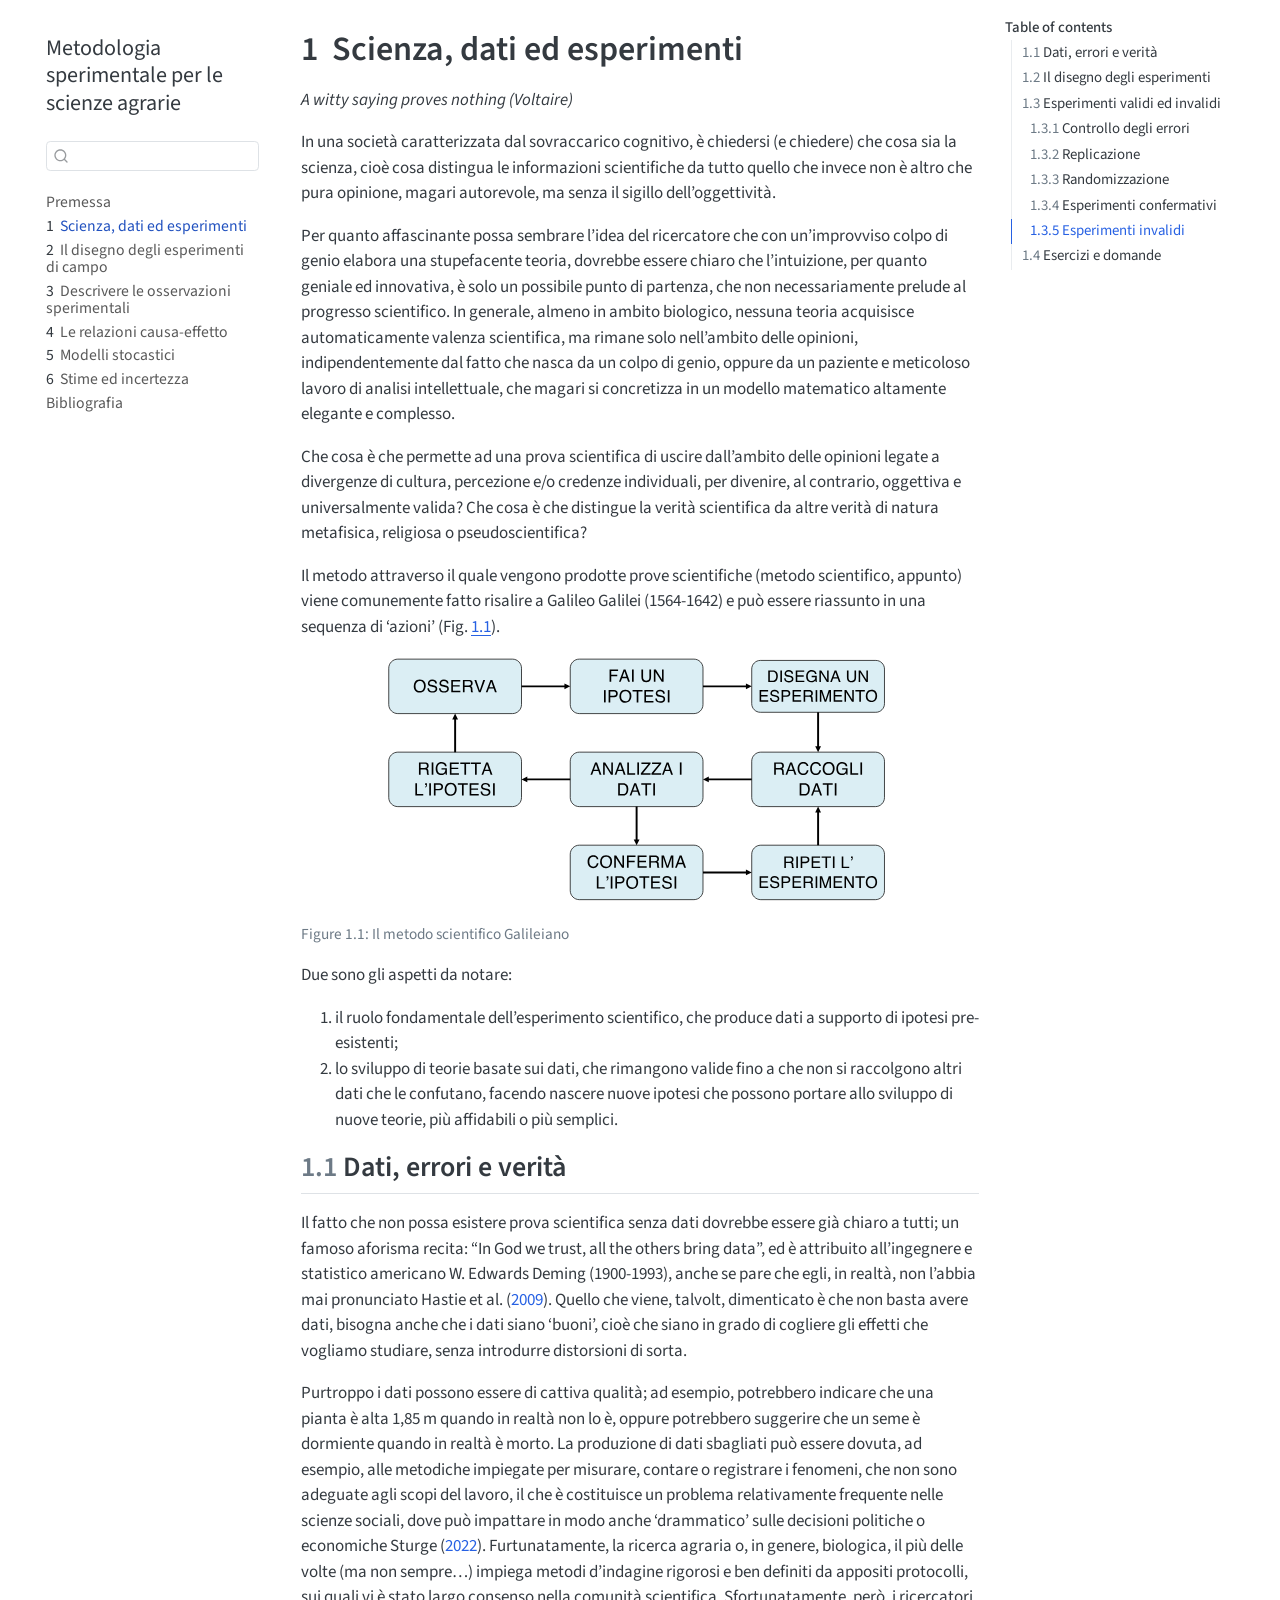
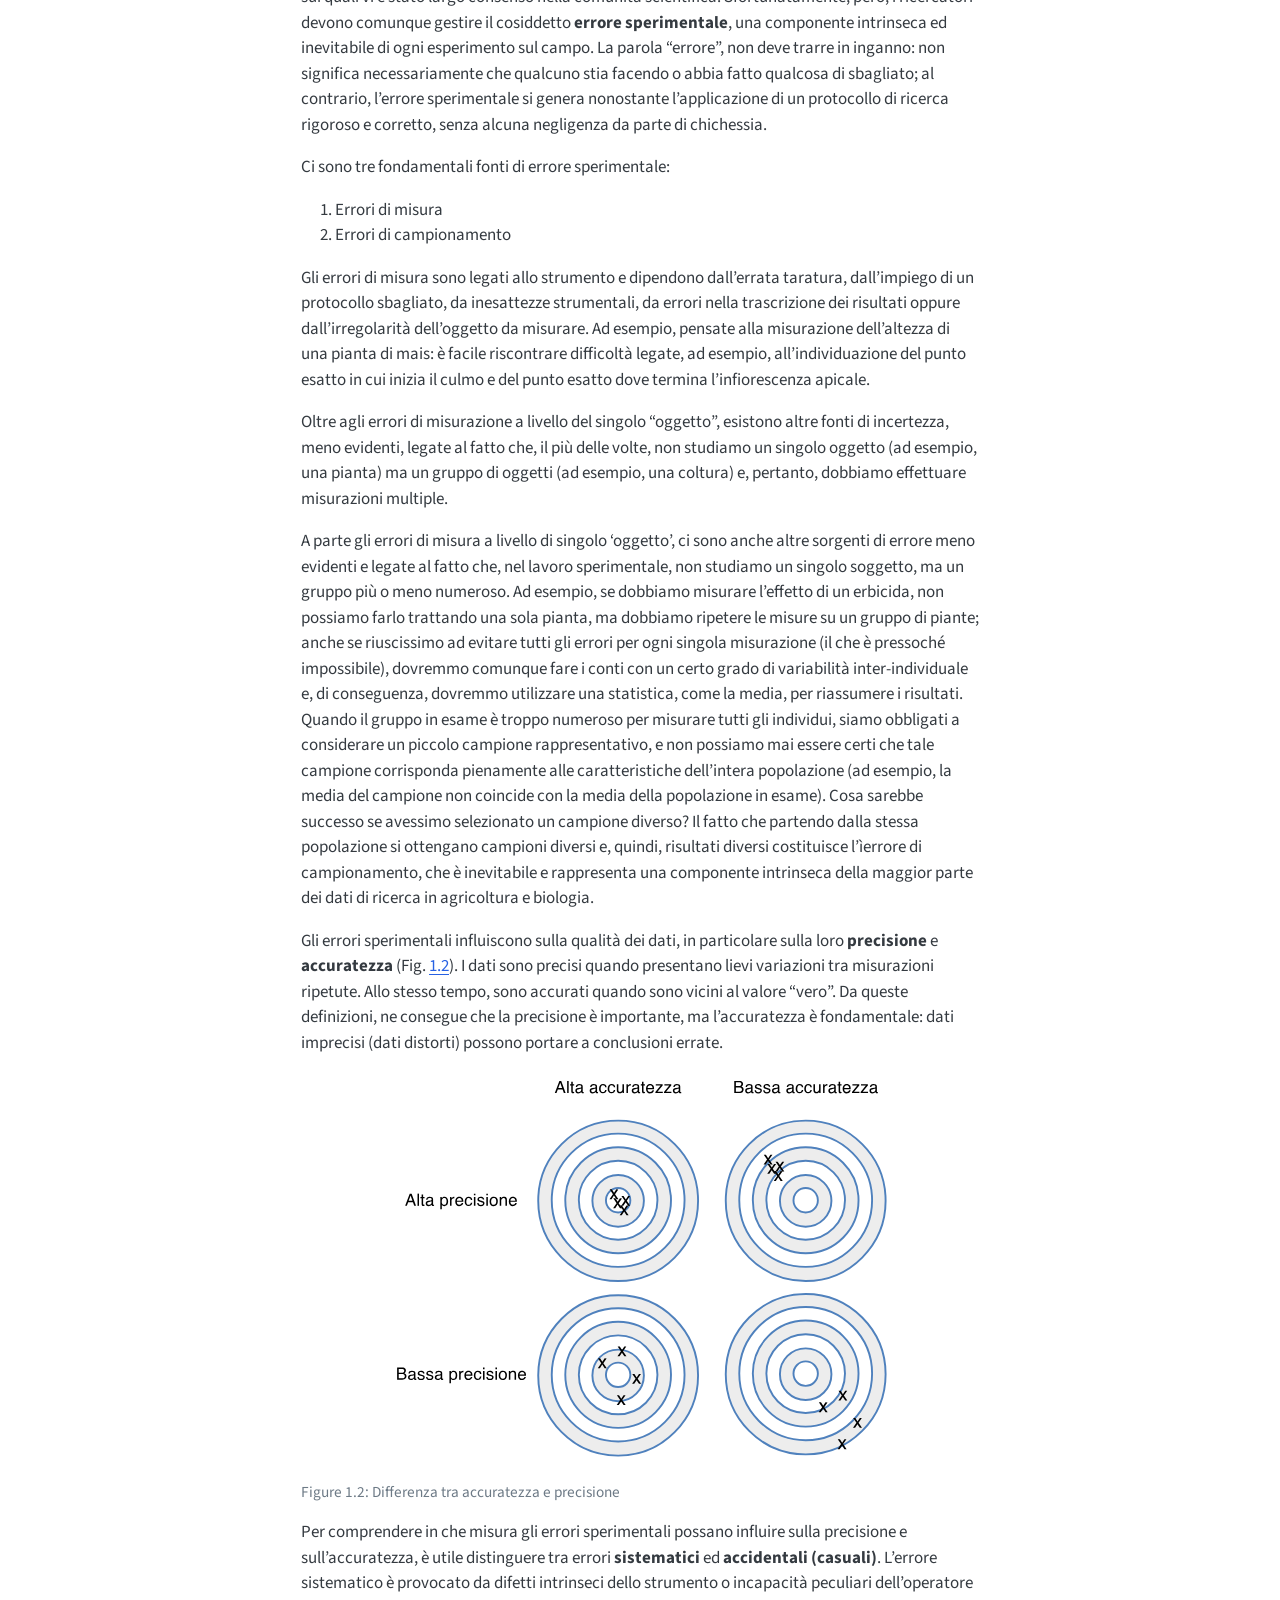
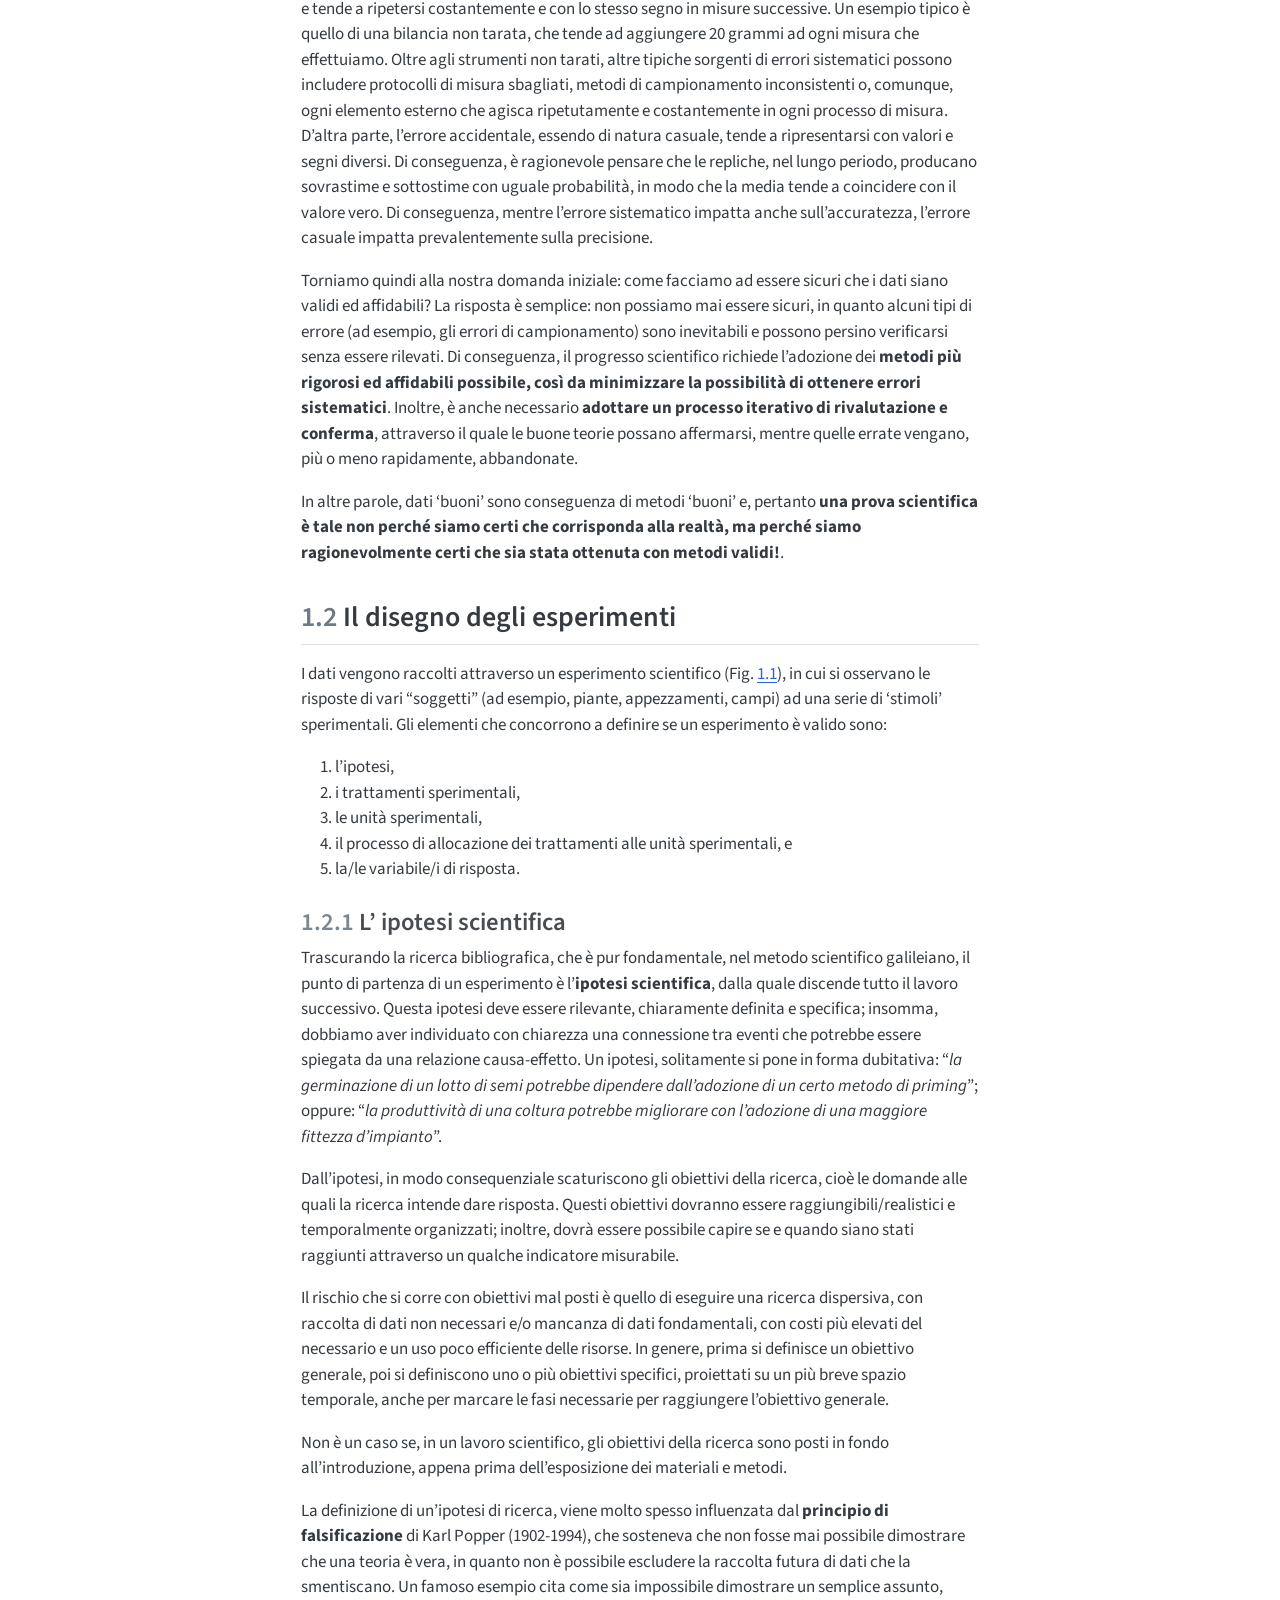
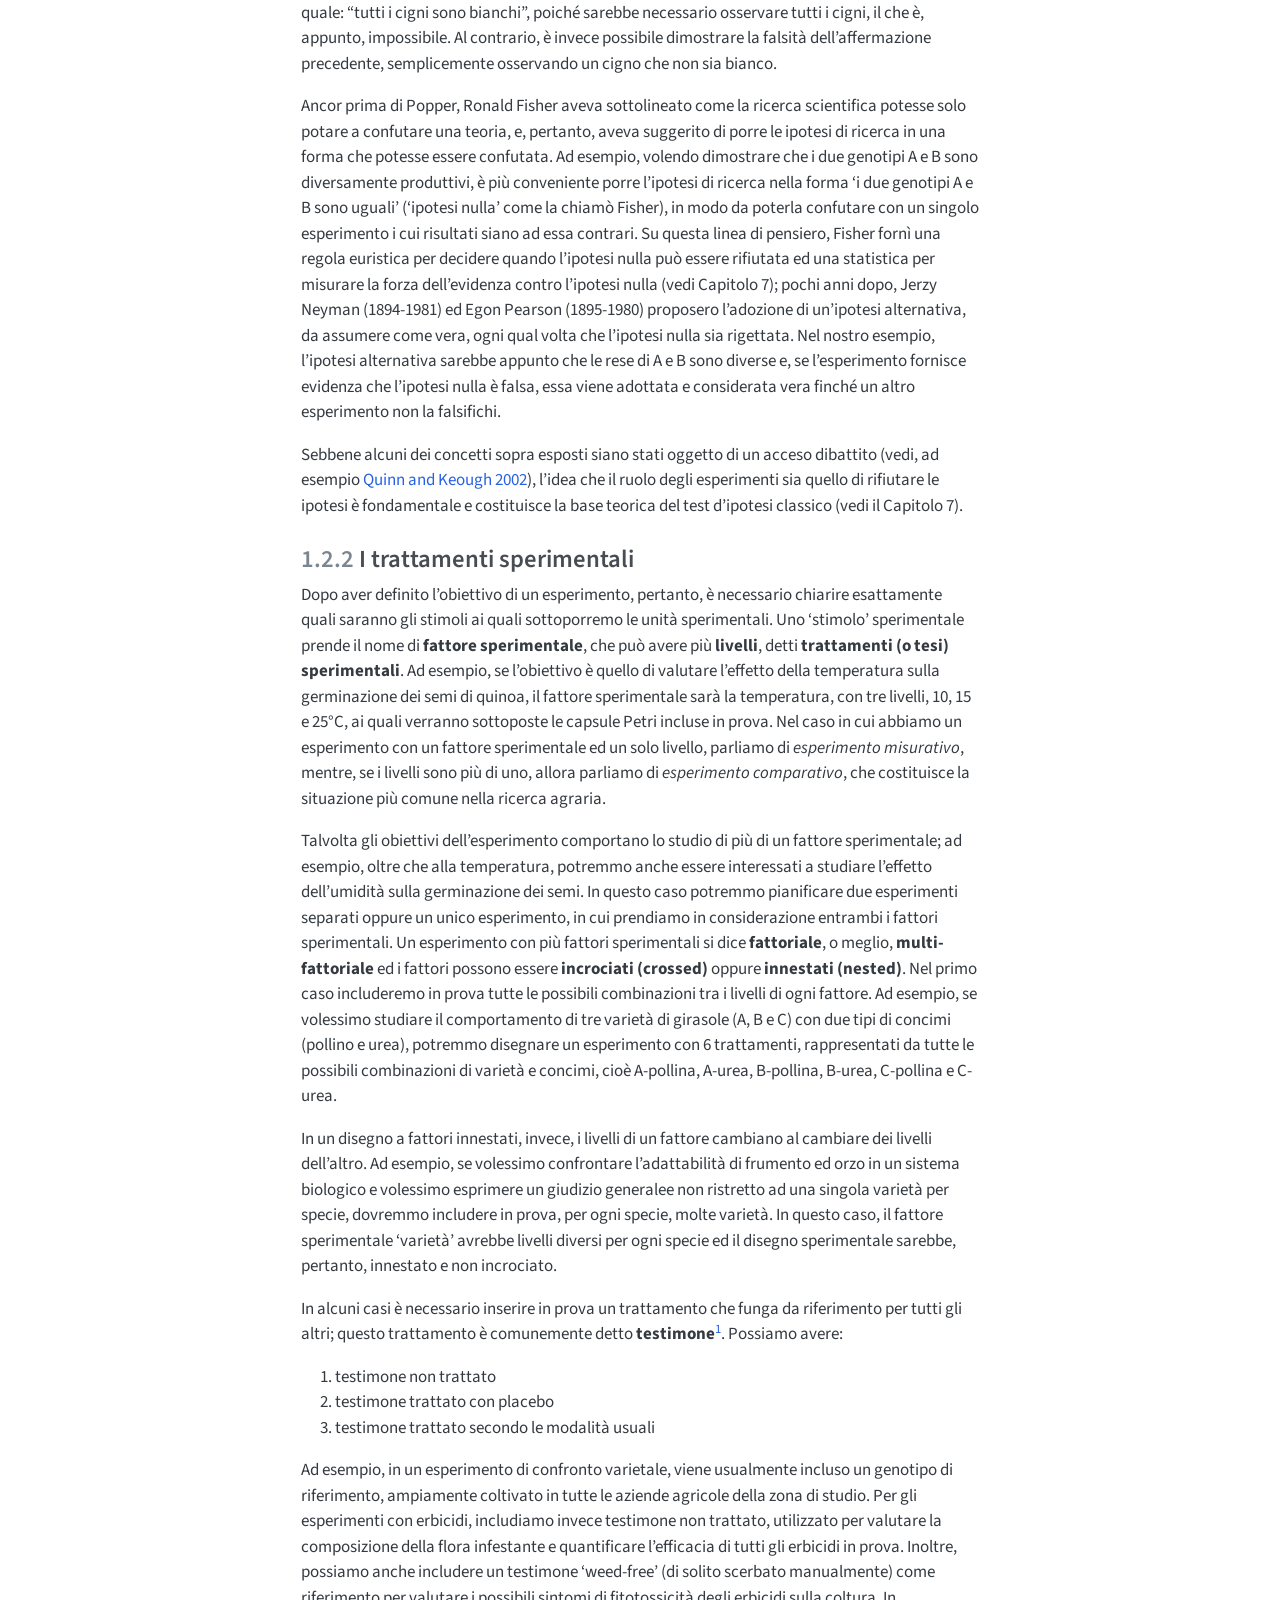
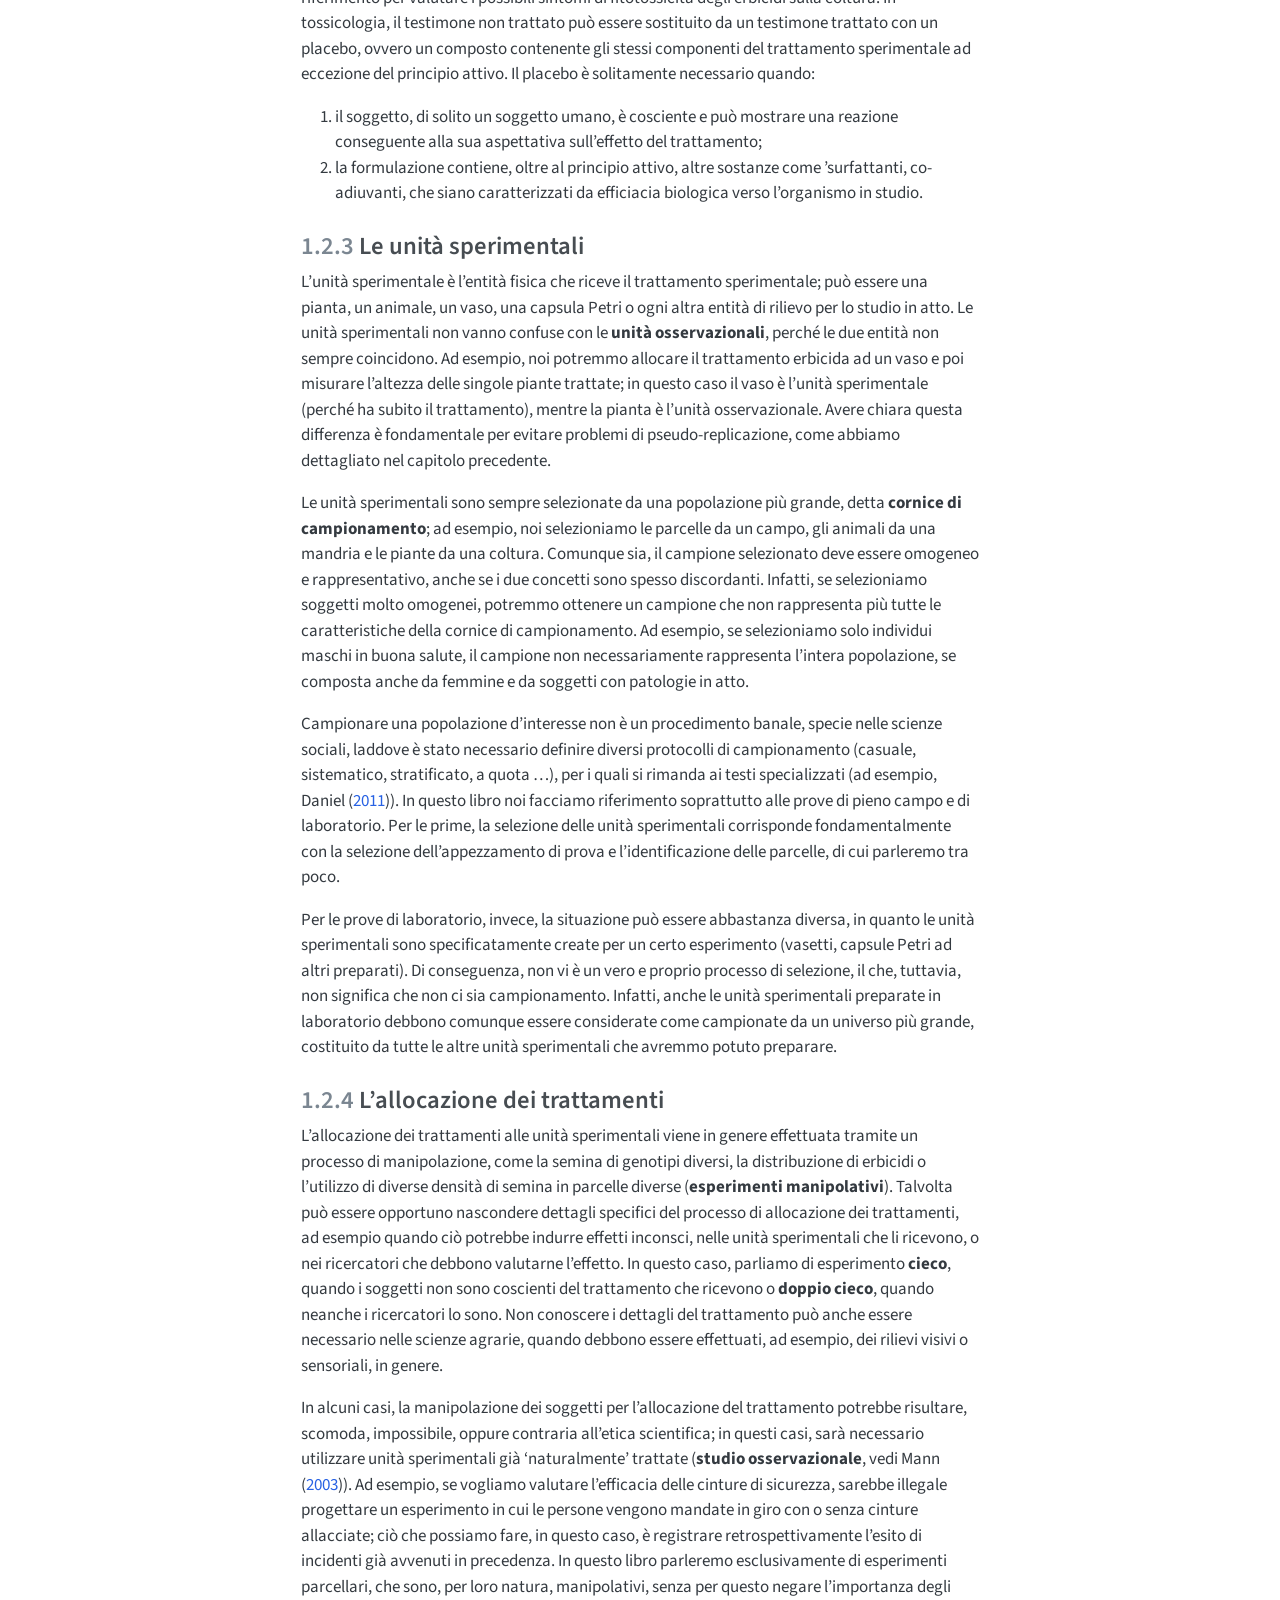
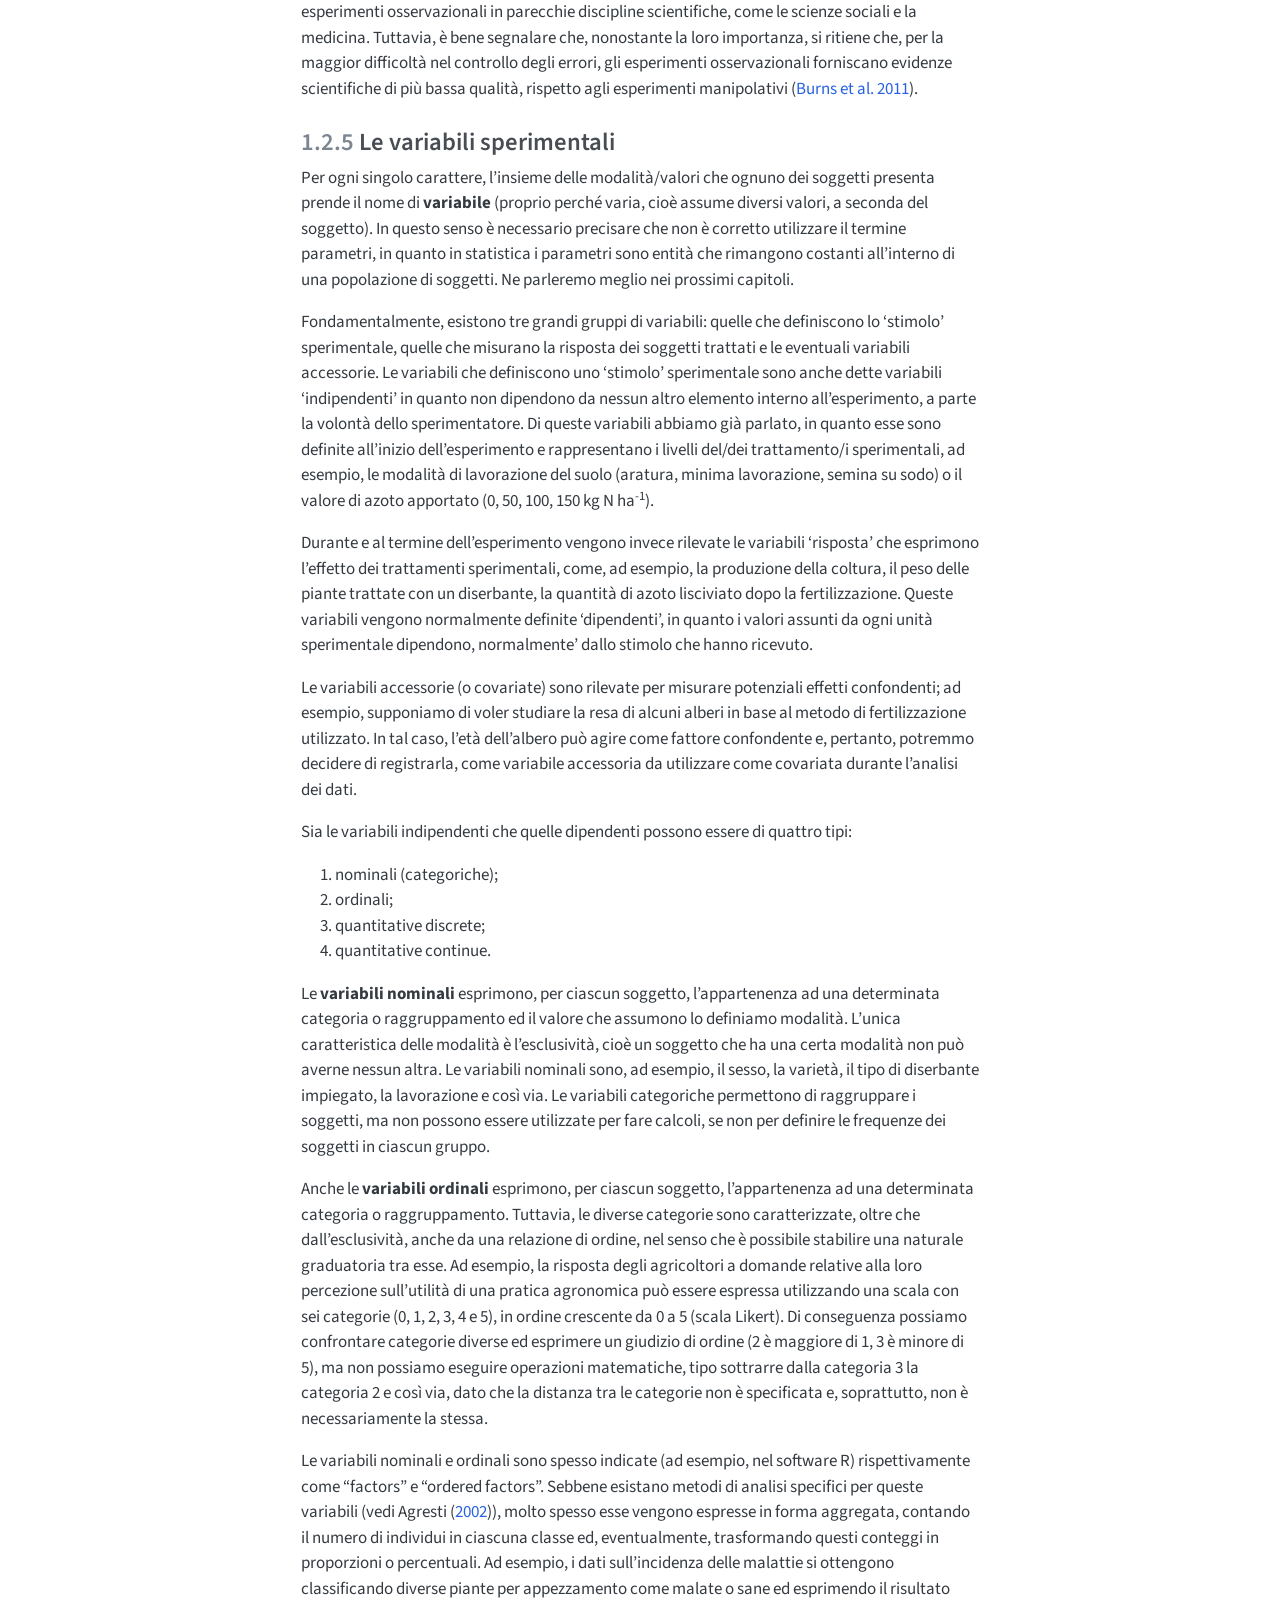
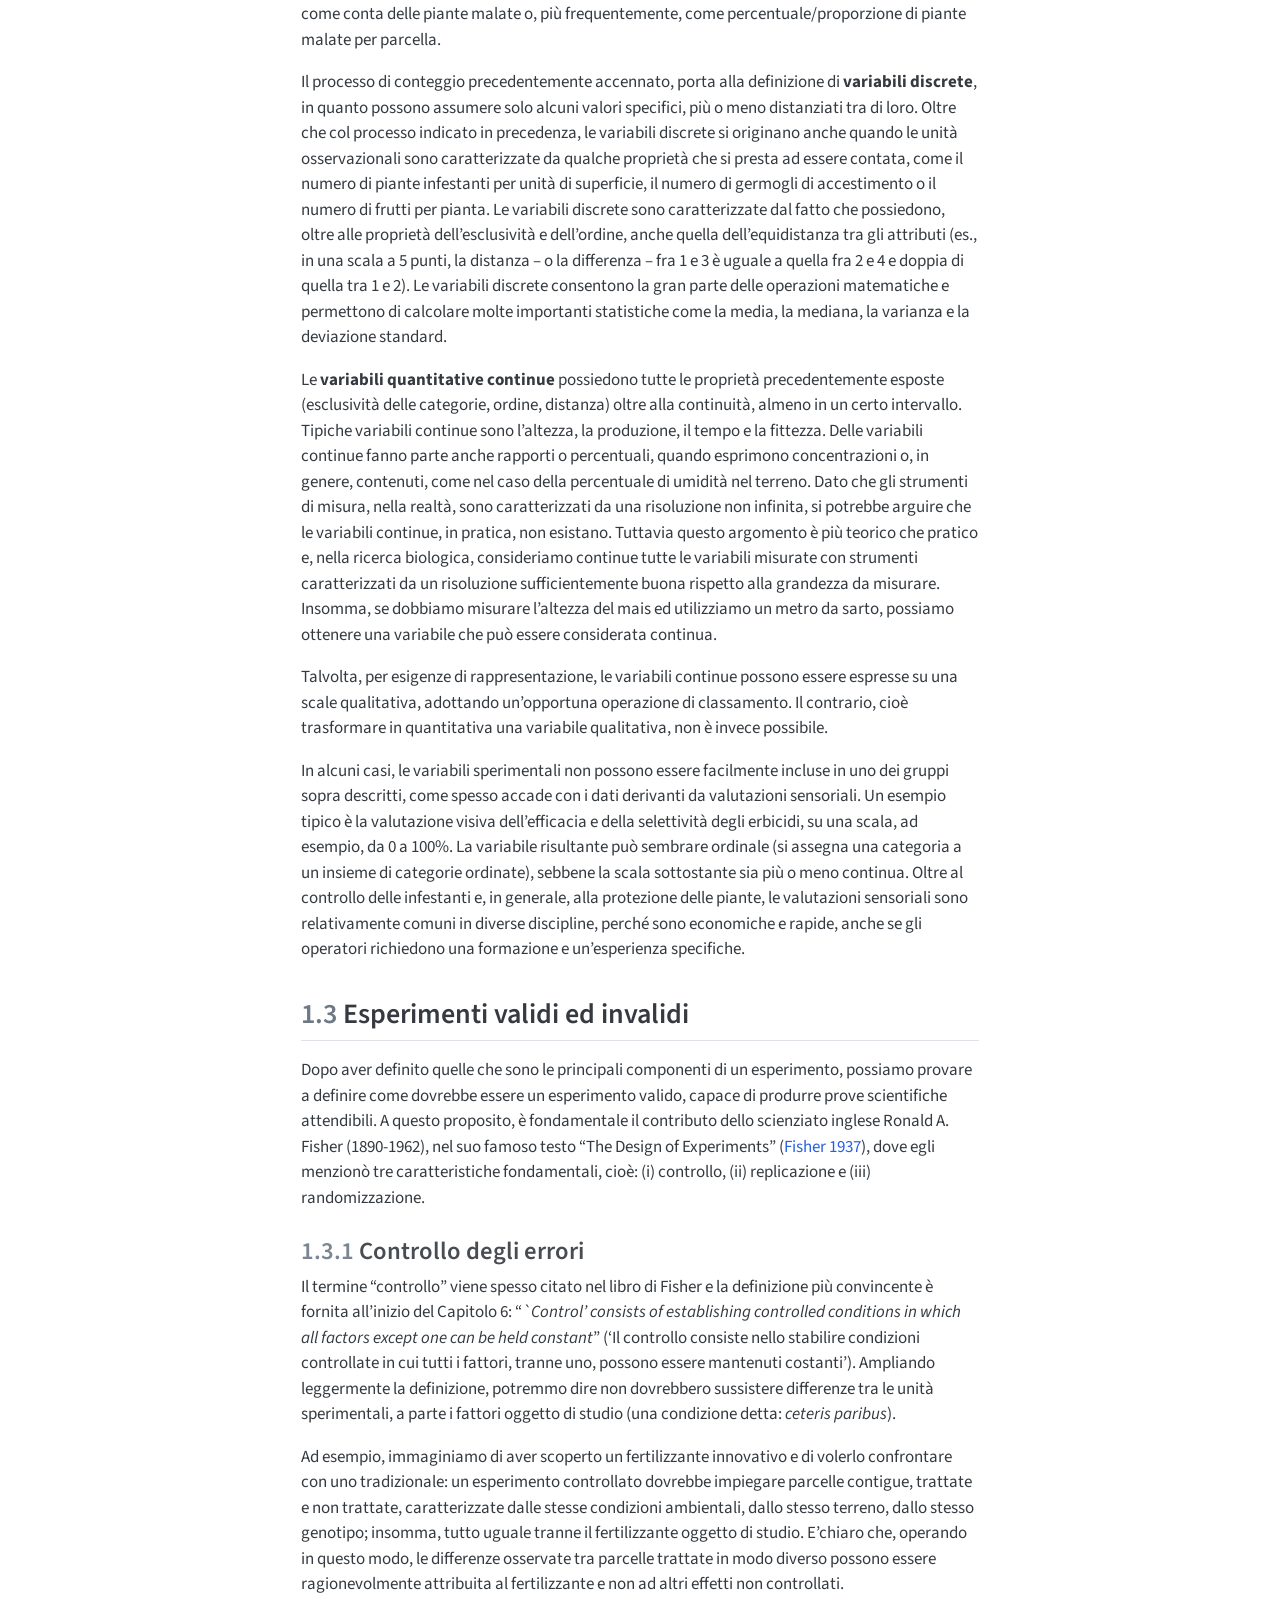
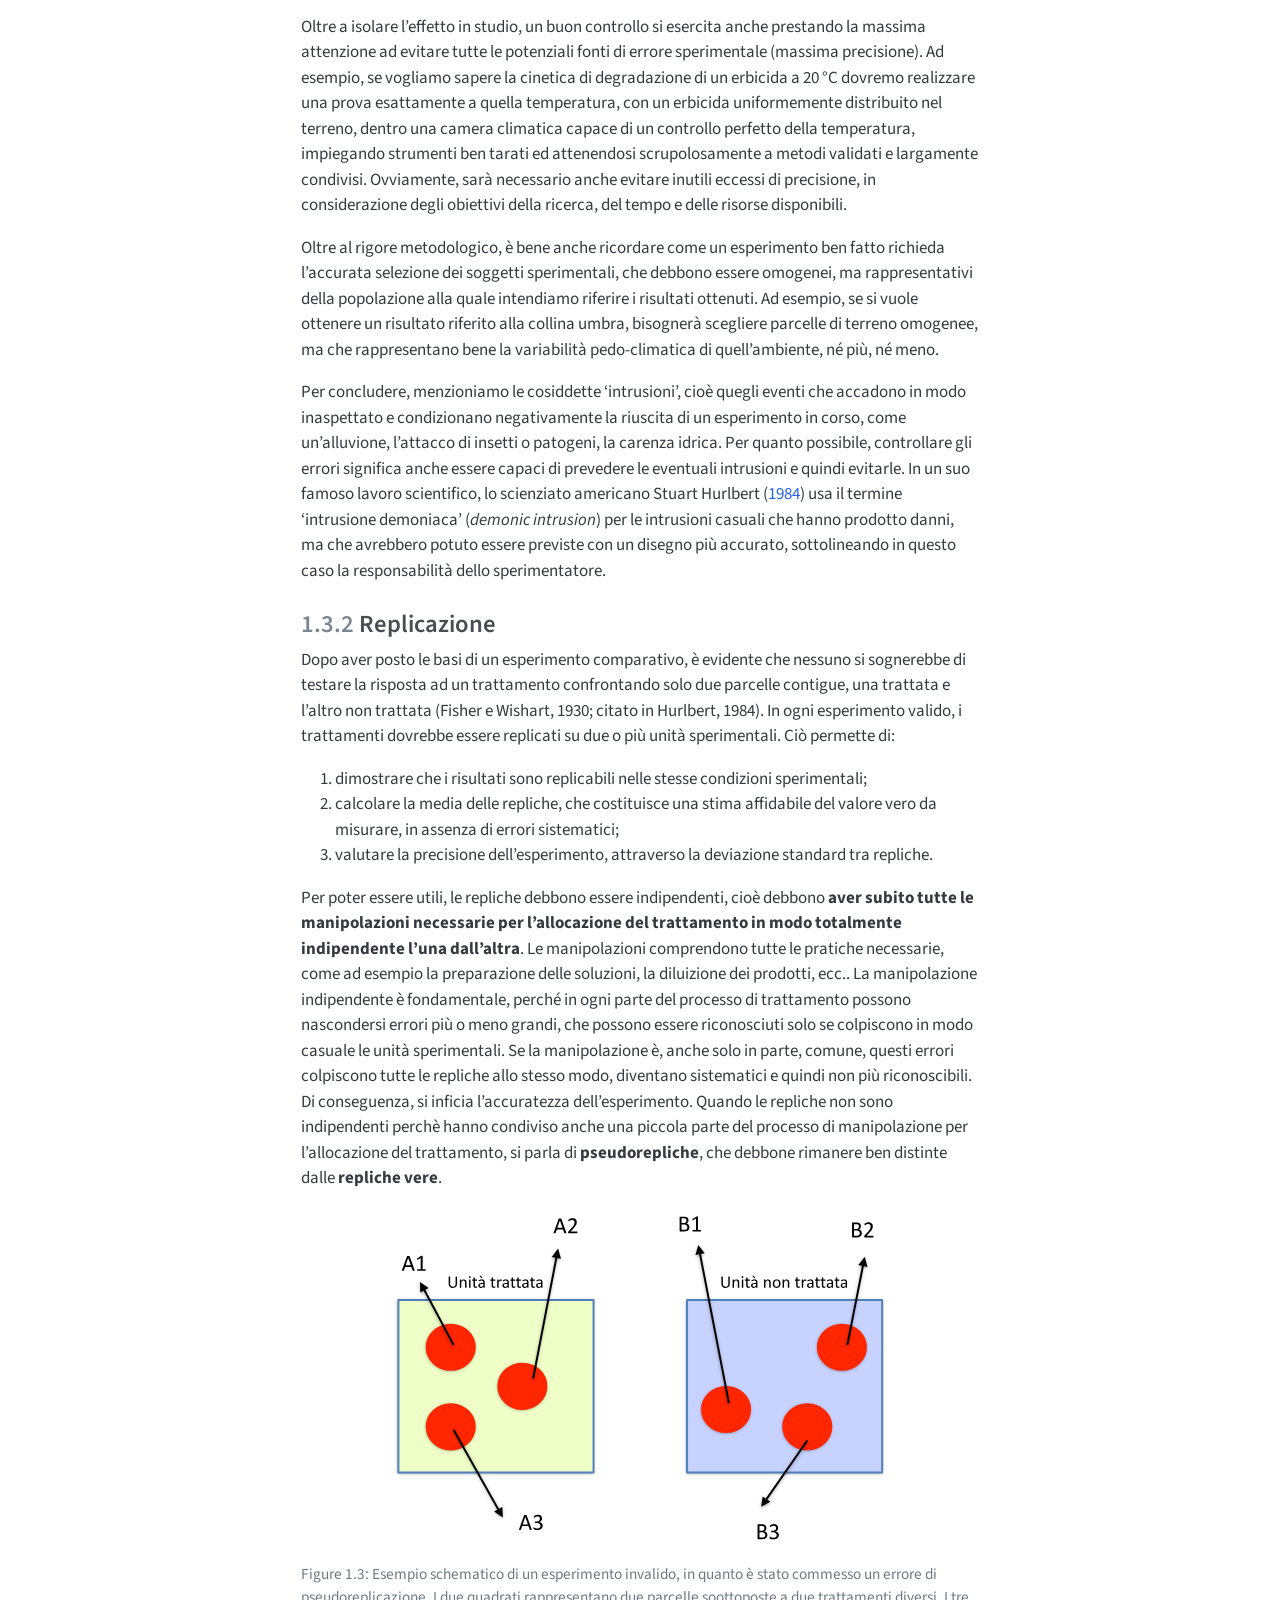
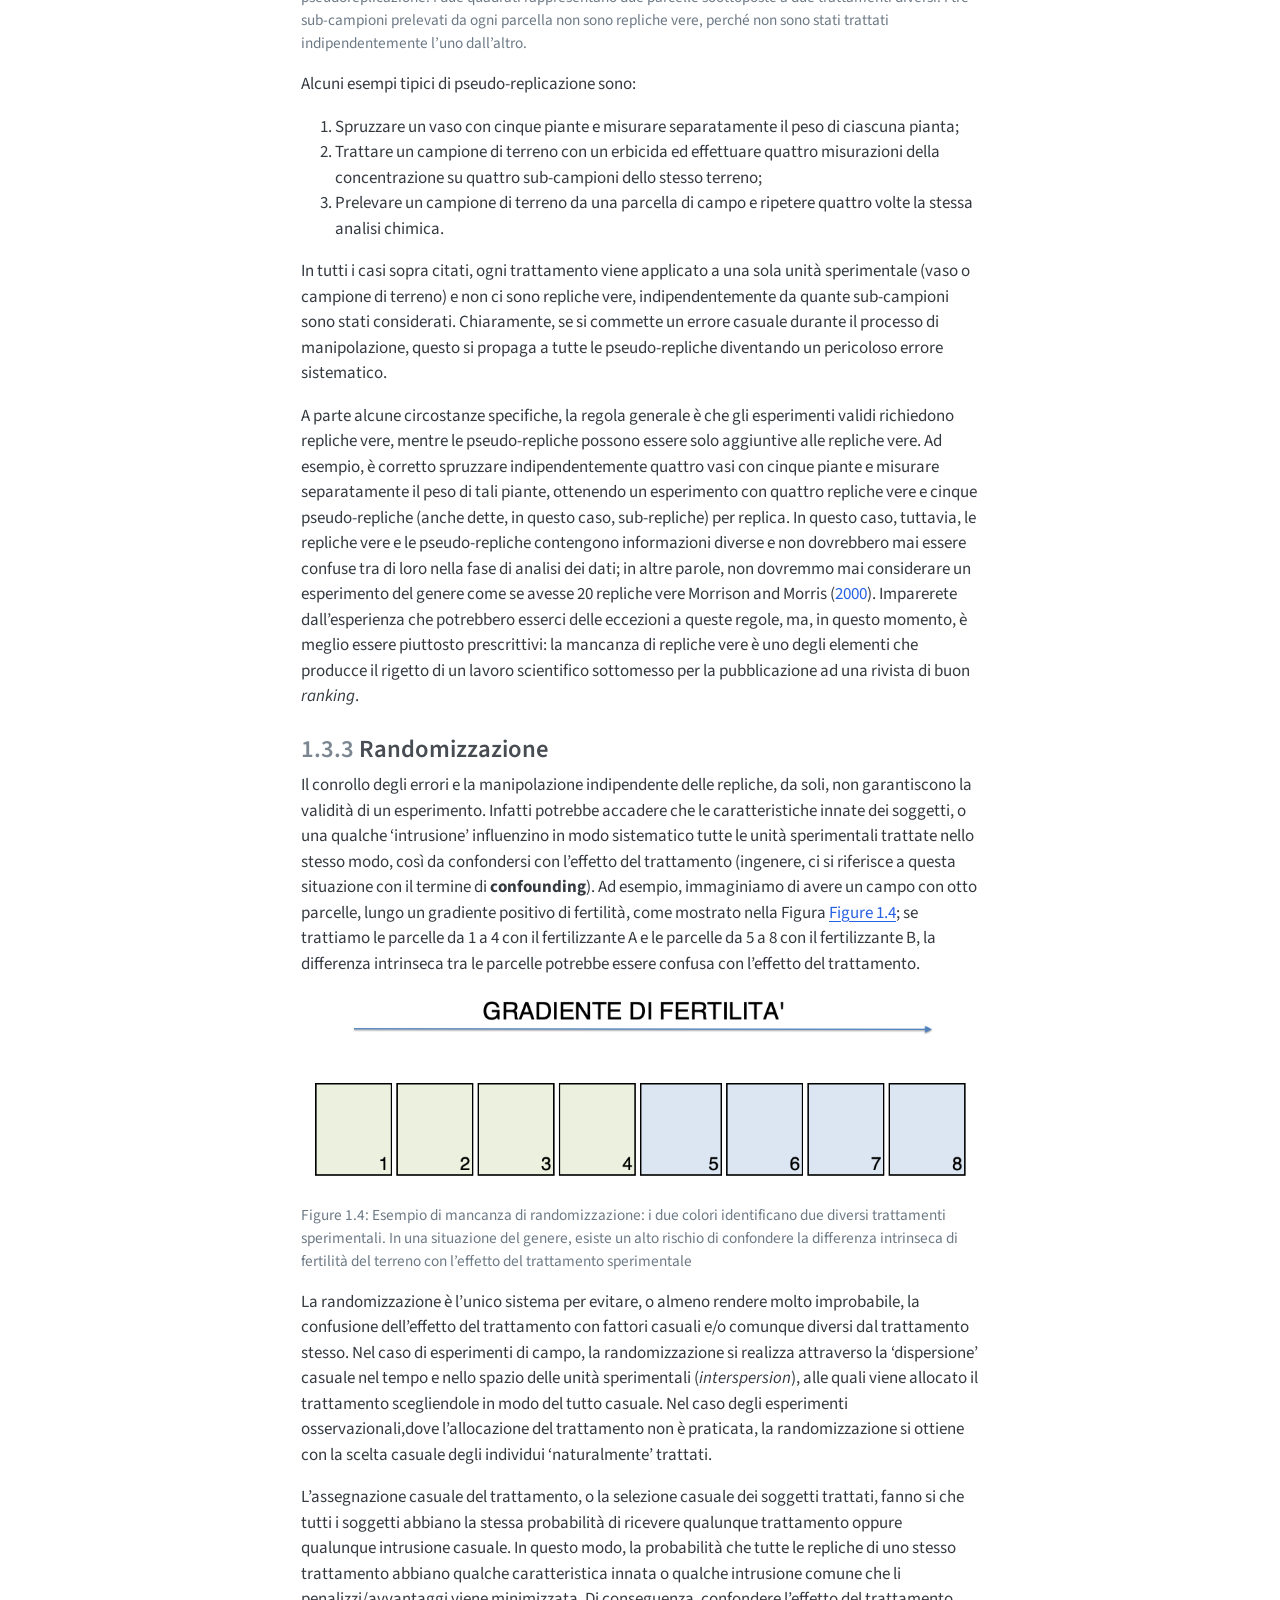
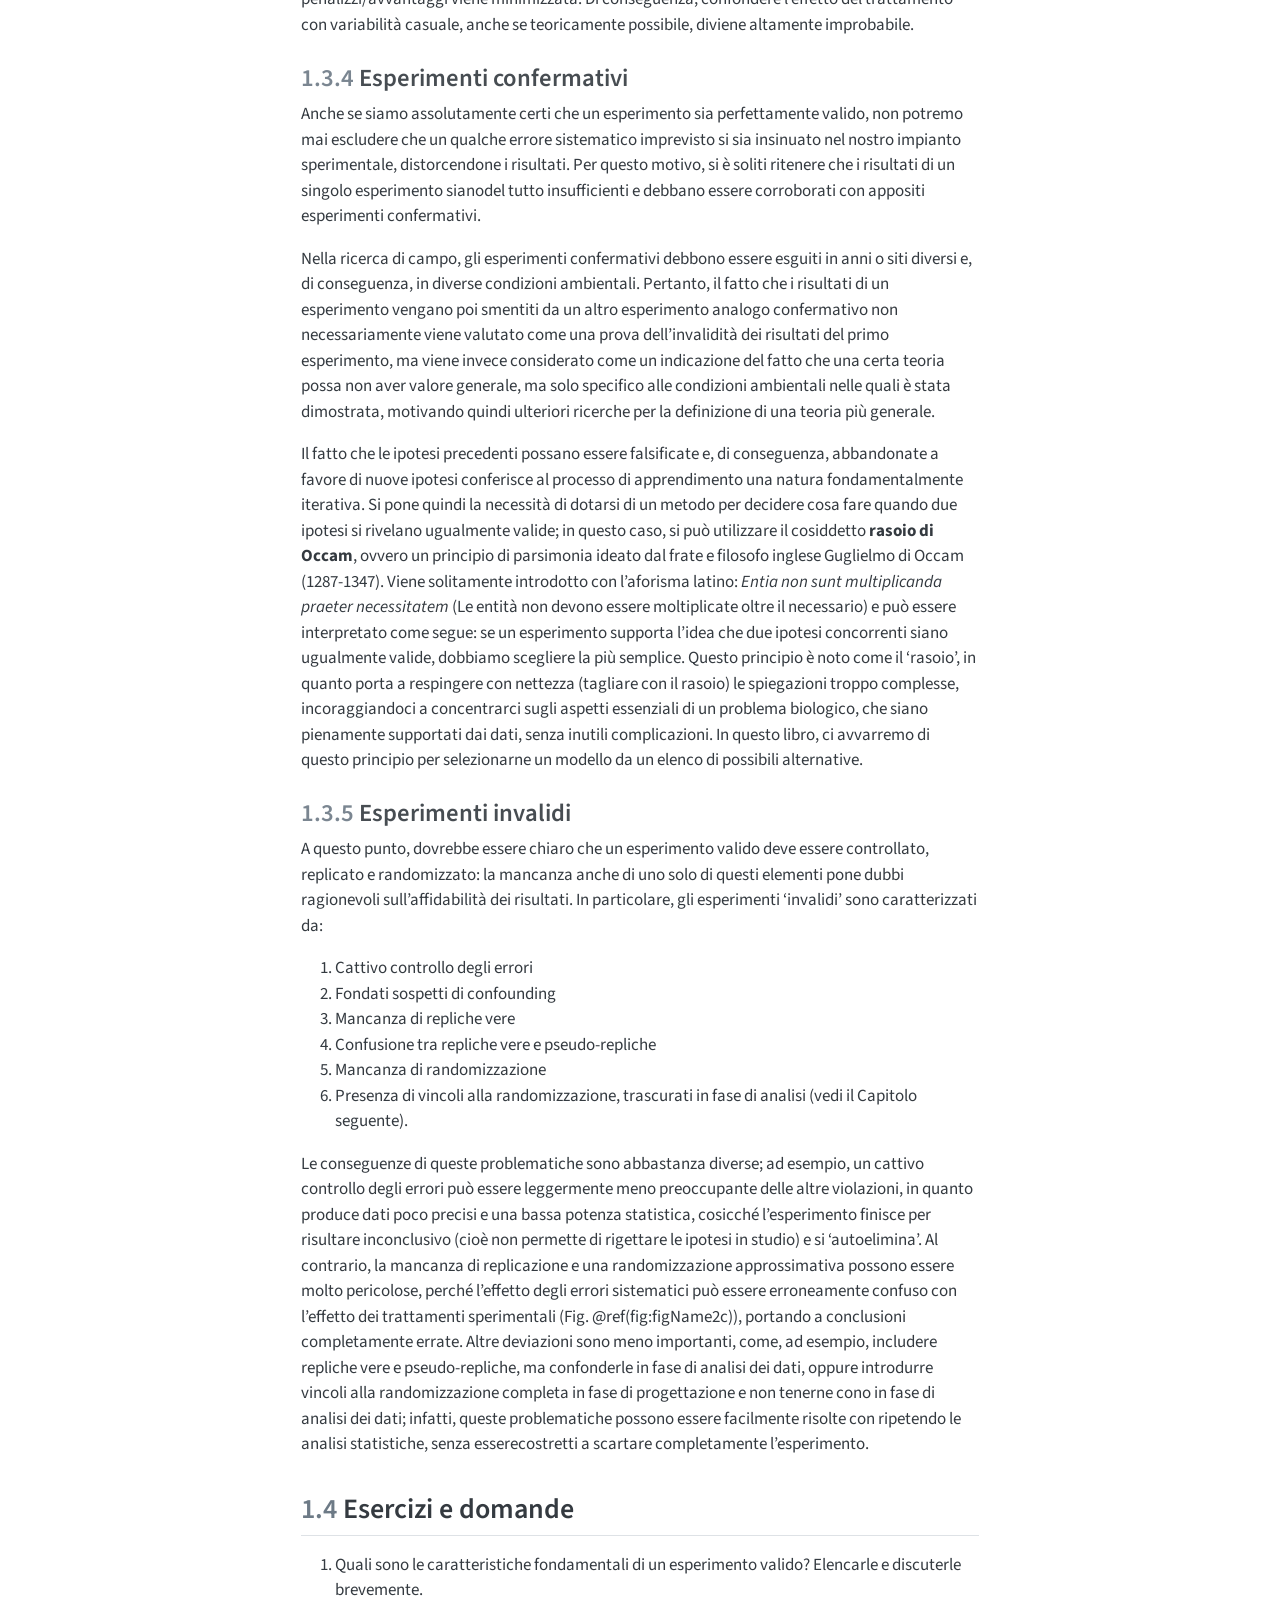
==== commit b85058df: "Update on 28/7" ====
--- a/_book/01-introBiometria.html
+++ b/_book/01-introBiometria.html
@@ -2,7 +2,7 @@
 <html xmlns="http://www.w3.org/1999/xhtml" lang="en" xml:lang="en"><head>
 
 <meta charset="utf-8">
-<meta name="generator" content="quarto-1.9.36">
+<meta name="generator" content="quarto-1.9.37">
 
 <meta name="viewport" content="width=device-width, initial-scale=1.0, user-scalable=yes">
 
@@ -61,7 +61,7 @@
 <script src="site_libs/quarto-html/tippy.umd.min.js"></script>
 <script src="site_libs/quarto-html/anchor.min.js"></script>
 <link href="site_libs/quarto-html/tippy.css" rel="stylesheet">
-<link href="site_libs/quarto-html/quarto-syntax-highlighting-845c23b38eaddc0f92fda52bfe77a8c8.css" rel="stylesheet" id="quarto-text-highlighting-styles">
+<link href="site_libs/quarto-html/quarto-syntax-highlighting-7f8f88aac4f3542376d5c11b86a4c14d.css" rel="stylesheet" id="quarto-text-highlighting-styles">
 <script src="site_libs/bootstrap/bootstrap.min.js"></script>
 <link href="site_libs/bootstrap/bootstrap-icons.css" rel="stylesheet">
 <link href="site_libs/bootstrap/bootstrap-3220129d1b0bfa0f6b9dc9ac11d00f8b.min.css" rel="stylesheet" append-hash="true" id="quarto-bootstrap" data-mode="light">
@@ -162,8 +162,20 @@
 </li>
         <li class="sidebar-item">
   <div class="sidebar-item-container"> 
+  <a href="./05-ModelliStocastici.html" class="sidebar-item-text sidebar-link">
+ <span class="menu-text"><span class="chapter-number">5</span>&nbsp; <span class="chapter-title">Modelli stocastici</span></span></a>
+  </div>
+</li>
+        <li class="sidebar-item">
+  <div class="sidebar-item-container"> 
+  <a href="./06-InferenzaStatistica.html" class="sidebar-item-text sidebar-link">
+ <span class="menu-text"><span class="chapter-number">6</span>&nbsp; <span class="chapter-title">Stime ed incertezza</span></span></a>
+  </div>
+</li>
+        <li class="sidebar-item">
+  <div class="sidebar-item-container"> 
   <a href="./references.html" class="sidebar-item-text sidebar-link">
- <span class="menu-text">References</span></a>
+ <span class="menu-text">Bibliografia</span></a>
   </div>
 </li>
     </ul>
--- a/_book/site_libs/quarto-html/quarto-syntax-highlighting-7f8f88aac4f3542376d5c11b86a4c14d.css
+++ b/_book/site_libs/quarto-html/quarto-syntax-highlighting-7f8f88aac4f3542376d5c11b86a4c14d.css
@@ -0,0 +1,236 @@
+/* quarto syntax highlight colors */
+:root {
+  --quarto-hl-ot-color: #003B4F;
+  --quarto-hl-at-color: #657422;
+  --quarto-hl-ss-color: #20794D;
+  --quarto-hl-an-color: #5E5E5E;
+  --quarto-hl-fu-color: #4758AB;
+  --quarto-hl-st-color: #20794D;
+  --quarto-hl-cf-color: #003B4F;
+  --quarto-hl-op-color: #5E5E5E;
+  --quarto-hl-er-color: #AD0000;
+  --quarto-hl-bn-color: #AD0000;
+  --quarto-hl-al-color: #AD0000;
+  --quarto-hl-va-color: #111111;
+  --quarto-hl-bu-color: inherit;
+  --quarto-hl-ex-color: inherit;
+  --quarto-hl-pp-color: #AD0000;
+  --quarto-hl-in-color: #5E5E5E;
+  --quarto-hl-vs-color: #20794D;
+  --quarto-hl-wa-color: #5E5E5E;
+  --quarto-hl-do-color: #5E5E5E;
+  --quarto-hl-im-color: #00769E;
+  --quarto-hl-ch-color: #20794D;
+  --quarto-hl-dt-color: #AD0000;
+  --quarto-hl-fl-color: #AD0000;
+  --quarto-hl-co-color: #5E5E5E;
+  --quarto-hl-cv-color: #5E5E5E;
+  --quarto-hl-cn-color: #8f5902;
+  --quarto-hl-sc-color: #5E5E5E;
+  --quarto-hl-dv-color: #AD0000;
+  --quarto-hl-kw-color: #003B4F;
+}
+
+/* other quarto variables */
+:root {
+  --quarto-font-monospace: SFMono-Regular, Menlo, Monaco, Consolas, "Liberation Mono", "Courier New", monospace;
+}
+
+/* syntax highlight based on Pandoc's rules */
+pre > code.sourceCode > span {
+  color: #003B4F;
+}
+
+code.sourceCode > span {
+  color: #003B4F;
+}
+
+div.sourceCode,
+div.sourceCode pre.sourceCode {
+  color: #003B4F;
+}
+
+/* Normal */
+code span {
+  color: #003B4F;
+}
+
+/* Alert */
+code span.al {
+  color: #AD0000;
+  font-style: inherit;
+}
+
+/* Annotation */
+code span.an {
+  color: #5E5E5E;
+  font-style: inherit;
+}
+
+/* Attribute */
+code span.at {
+  color: #657422;
+  font-style: inherit;
+}
+
+/* BaseN */
+code span.bn {
+  color: #AD0000;
+  font-style: inherit;
+}
+
+/* BuiltIn */
+code span.bu {
+  font-style: inherit;
+}
+
+/* ControlFlow */
+code span.cf {
+  color: #003B4F;
+  font-weight: bold;
+  font-style: inherit;
+}
+
+/* Char */
+code span.ch {
+  color: #20794D;
+  font-style: inherit;
+}
+
+/* Constant */
+code span.cn {
+  color: #8f5902;
+  font-style: inherit;
+}
+
+/* Comment */
+code span.co {
+  color: #5E5E5E;
+  font-style: inherit;
+}
+
+/* CommentVar */
+code span.cv {
+  color: #5E5E5E;
+  font-style: italic;
+}
+
+/* Documentation */
+code span.do {
+  color: #5E5E5E;
+  font-style: italic;
+}
+
+/* DataType */
+code span.dt {
+  color: #AD0000;
+  font-style: inherit;
+}
+
+/* DecVal */
+code span.dv {
+  color: #AD0000;
+  font-style: inherit;
+}
+
+/* Error */
+code span.er {
+  color: #AD0000;
+  font-style: inherit;
+}
+
+/* Extension */
+code span.ex {
+  font-style: inherit;
+}
+
+/* Float */
+code span.fl {
+  color: #AD0000;
+  font-style: inherit;
+}
+
+/* Function */
+code span.fu {
+  color: #4758AB;
+  font-style: inherit;
+}
+
+/* Import */
+code span.im {
+  color: #00769E;
+  font-style: inherit;
+}
+
+/* Information */
+code span.in {
+  color: #5E5E5E;
+  font-style: inherit;
+}
+
+/* Keyword */
+code span.kw {
+  color: #003B4F;
+  font-weight: bold;
+  font-style: inherit;
+}
+
+/* Operator */
+code span.op {
+  color: #5E5E5E;
+  font-style: inherit;
+}
+
+/* Other */
+code span.ot {
+  color: #003B4F;
+  font-style: inherit;
+}
+
+/* Preprocessor */
+code span.pp {
+  color: #AD0000;
+  font-style: inherit;
+}
+
+/* SpecialChar */
+code span.sc {
+  color: #5E5E5E;
+  font-style: inherit;
+}
+
+/* SpecialString */
+code span.ss {
+  color: #20794D;
+  font-style: inherit;
+}
+
+/* String */
+code span.st {
+  color: #20794D;
+  font-style: inherit;
+}
+
+/* Variable */
+code span.va {
+  color: #111111;
+  font-style: inherit;
+}
+
+/* VerbatimString */
+code span.vs {
+  color: #20794D;
+  font-style: inherit;
+}
+
+/* Warning */
+code span.wa {
+  color: #5E5E5E;
+  font-style: italic;
+}
+
+.prevent-inlining {
+  content: "</";
+}
+
+/*# sourceMappingURL=789ad8cd35626ba772517505b42a116e.css.map */
